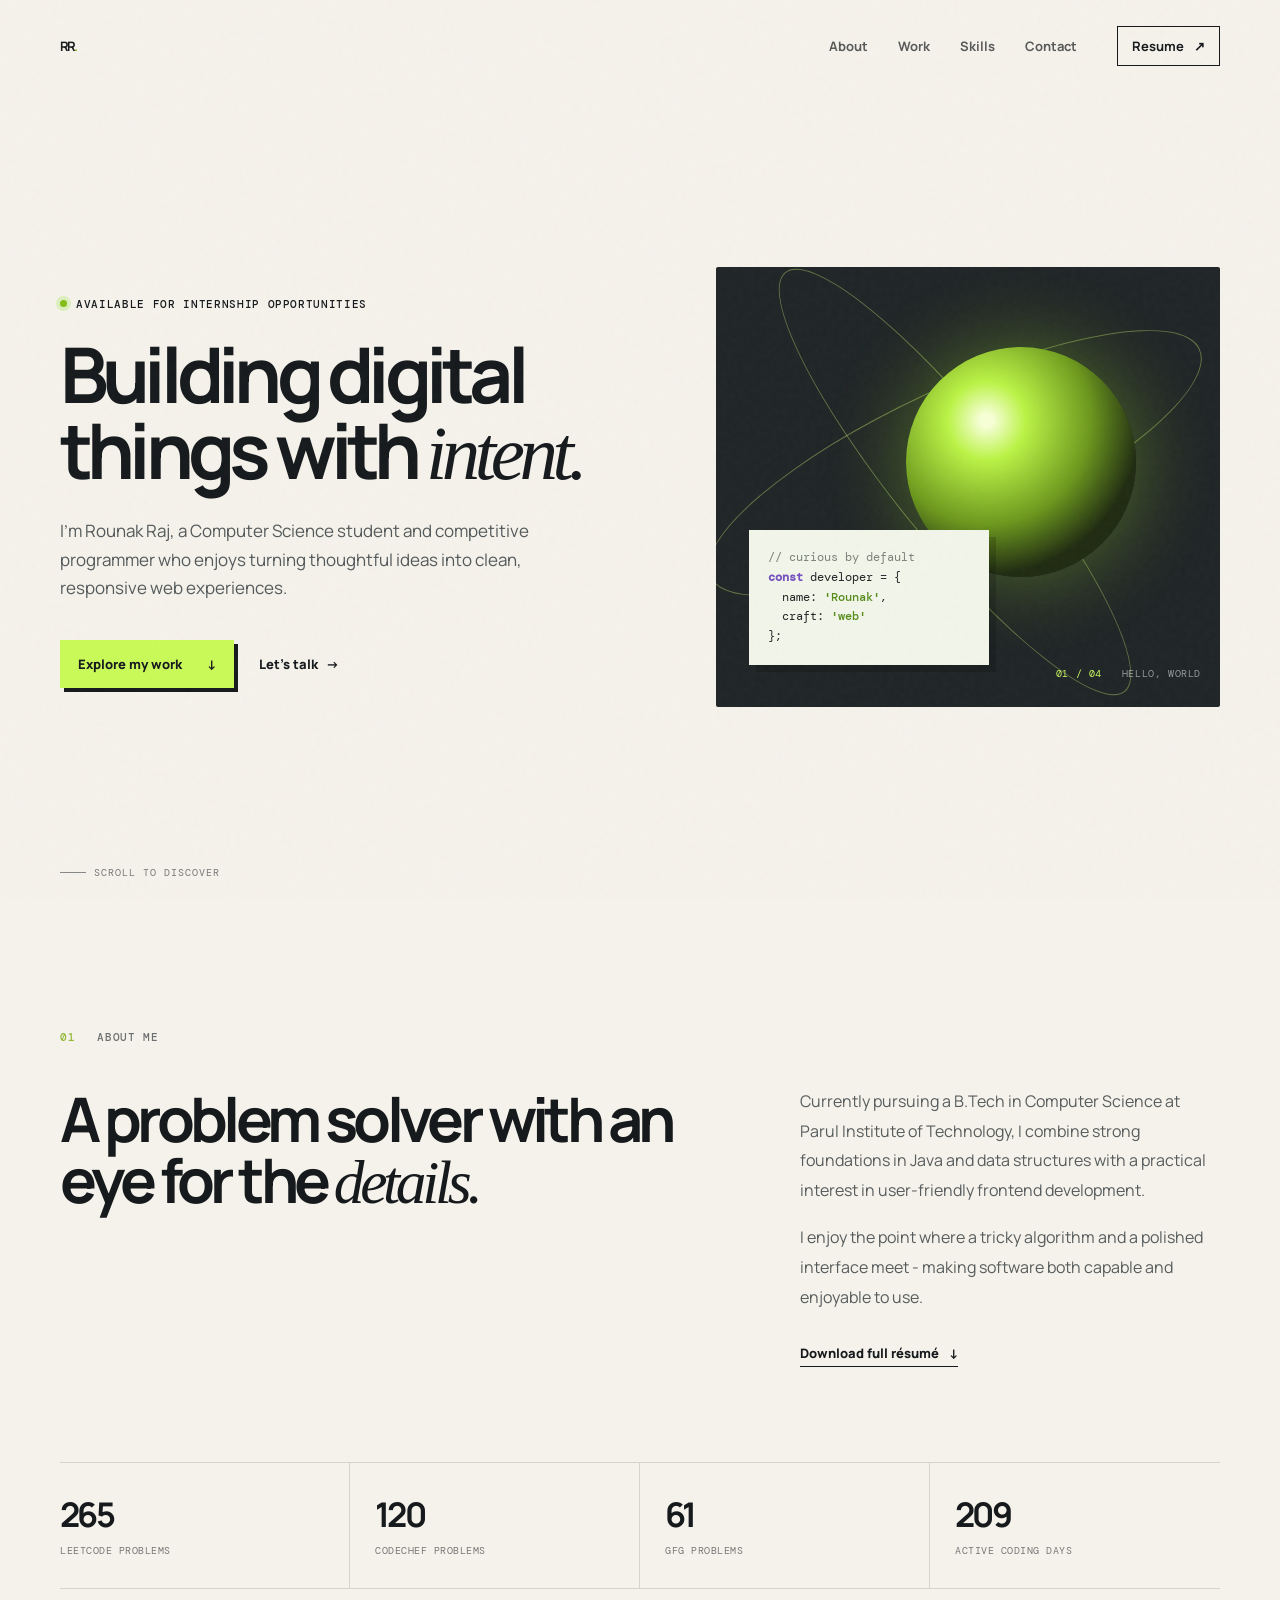
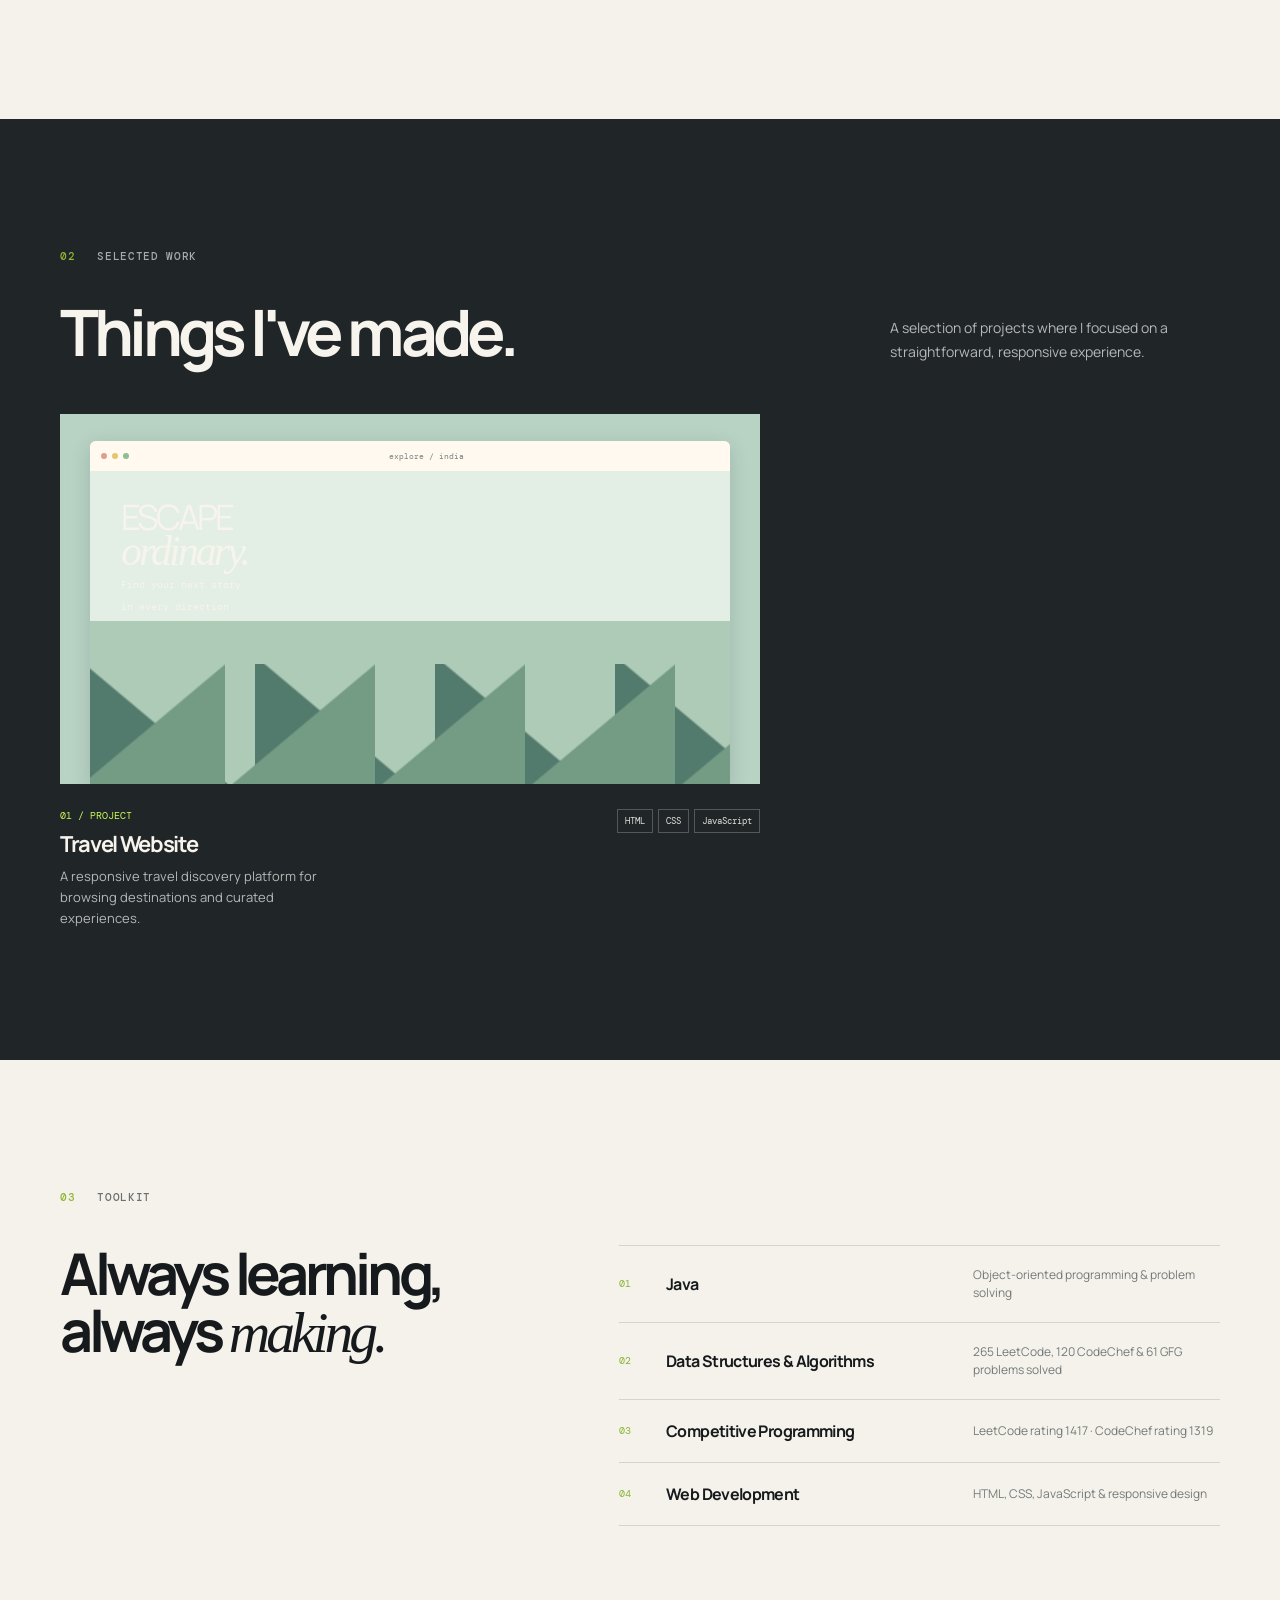
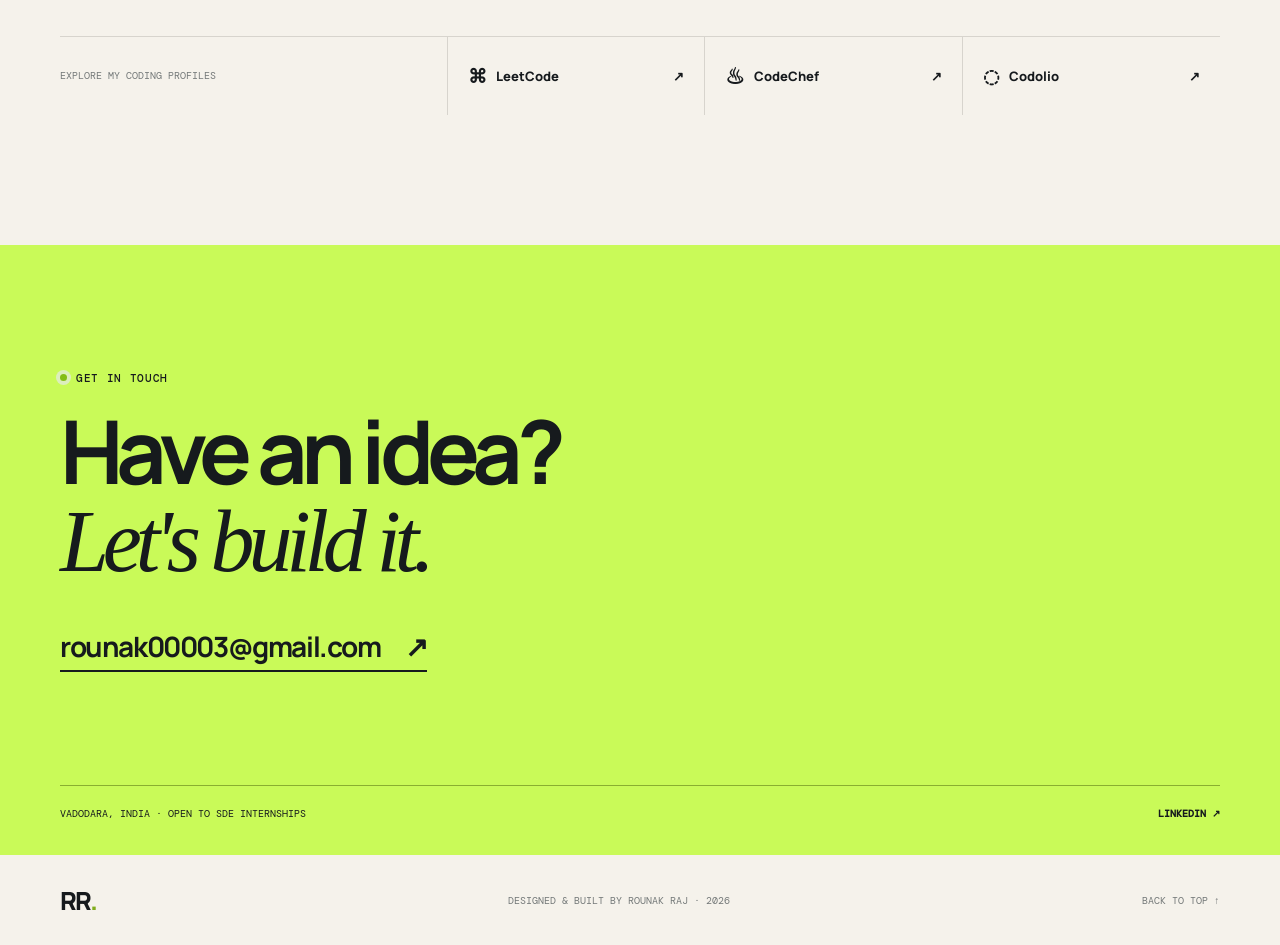
==== index.html @ 7eeb2705 "first Commit" ====
<!DOCTYPE html>
<html lang="en">
<head>
  <meta charset="UTF-8">
  <meta name="viewport" content="width=device-width, initial-scale=1.0">
  <meta name="description" content="Rounak Raj - Computer Science student, Java developer, and competitive programmer.">
  <title>Rounak Raj | Portfolio</title>
  <link rel="preconnect" href="https://fonts.googleapis.com">
  <link rel="preconnect" href="https://fonts.gstatic.com" crossorigin>
  <link href="https://fonts.googleapis.com/css2?family=DM+Mono:wght@400;500&family=Manrope:wght@400;500;600;700;800&display=swap" rel="stylesheet">
  <link rel="stylesheet" href="style.css">
  <link rel="stylesheet" href="updates.css">
</head>
<body>
  <div class="noise"></div>
  <header class="nav wrap">
    <a class="brand" href="#home" aria-label="Rounak Raj home">RR<span>.</span></a>
    <button class="menu-toggle" aria-label="Toggle navigation" aria-expanded="false"><span></span><span></span></button>
    <nav aria-label="Main navigation">
      <a href="#about">About</a><a href="#work">Work</a><a href="#skills">Skills</a><a href="#contact">Contact</a>
    </nav>
    <a class="nav-cta" href="Rounak_Raj_Professional_Resume.pdf" download>Resume <span>↗</span></a>
  </header>

  <main>
    <section class="hero wrap" id="home">
      <div class="hero-copy reveal">
        <p class="eyebrow"><i></i> Available for internship opportunities</p>
        <h1>Building digital<br>things with <em>intent.</em></h1>
        <p class="intro">I'm Rounak Raj, a Computer Science student and competitive programmer who enjoys turning thoughtful ideas into clean, responsive web experiences.</p>
        <div class="hero-actions"><a class="button primary" href="#work">Explore my work <span>↓</span></a><a class="button text-button" href="#contact">Let's talk <span>→</span></a></div>
      </div>
      <div class="hero-art reveal delay-1" aria-hidden="true">
        <div class="orbit orbit-one"></div><div class="orbit orbit-two"></div><div class="orb"></div>
        <div class="code-card"><span class="comment">// curious by default</span><span><b>const</b> developer = {</span><span>&nbsp;&nbsp;name: <strong>'Rounak'</strong>,</span><span>&nbsp;&nbsp;craft: <strong>'web'</strong></span><span>};</span></div>
        <p class="art-label">01 / 04 &nbsp; <span>HELLO, WORLD</span></p>
      </div>
      <div class="scroll-note"><span></span> Scroll to discover</div>
    </section>

    <section class="about section wrap" id="about">
      <div class="section-label reveal"><span>01</span> About me</div>
      <div class="about-grid">
        <h2 class="reveal">A problem solver with an eye for the <em>details.</em></h2>
        <div class="about-copy reveal delay-1"><p>Currently pursuing a B.Tech in Computer Science at Parul Institute of Technology, I combine strong foundations in Java and data structures with a practical interest in user-friendly frontend development.</p><p>I enjoy the point where a tricky algorithm and a polished interface meet - making software both capable and enjoyable to use.</p><a class="inline-link" href="Rounak_Raj_Professional_Resume.pdf" download>Download full résumé <span>↓</span></a></div>
      </div>
      <div class="stats reveal"><div><strong>265</strong><span>LeetCode problems</span></div><div><strong>120</strong><span>CodeChef problems</span></div><div><strong>61</strong><span>GFG problems</span></div><div><strong>209</strong><span>Active coding days</span></div></div>
    </section>

    <section class="work section" id="work">
      <div class="wrap"><div class="section-label light reveal"><span>02</span> Selected work</div><div class="work-heading"><h2 class="reveal">Things I've made.</h2><p class="reveal delay-1">A selection of projects where I focused on a straightforward, responsive experience.</p></div>
        <div class="projects projects-single">
          <article class="project project-featured reveal"><div class="project-visual travel"><div class="browser"><div class="browser-bar"><i></i><i></i><i></i><span>explore / india</span></div><div class="travel-body"><p>ESCAPE<br><em>ordinary.</em></p><span>Find your next story<br>in every direction.</span><div class="mountains"></div></div></div></div><div class="project-info"><div><p class="project-number">01 / PROJECT</p><h3>Travel Website</h3><p>A responsive travel discovery platform for browsing destinations and curated experiences.</p></div><div class="tags"><span>HTML</span><span>CSS</span><span>JavaScript</span></div></div></article>
        </div>
      </div>
    </section>

    <section class="skills section wrap" id="skills"><div class="section-label reveal"><span>03</span> Toolkit</div><div class="skills-layout"><h2 class="reveal">Always learning,<br>always <em>making.</em></h2><div class="skill-list reveal delay-1"><div><span>01</span><strong>Java</strong><p>Object-oriented programming &amp; problem solving</p></div><div><span>02</span><strong>Data Structures &amp; Algorithms</strong><p>265 LeetCode, 120 CodeChef &amp; 61 GFG problems solved</p></div><div><span>03</span><strong>Competitive Programming</strong><p>LeetCode rating 1417 · CodeChef rating 1319</p></div><div><span>04</span><strong>Web Development</strong><p>HTML, CSS, JavaScript &amp; responsive design</p></div></div></div>
      <div class="profiles reveal"><p>Explore my coding profiles</p><a href="https://leetcode.com/u/Rounak2802/" target="_blank" rel="noopener noreferrer" aria-label="Open Rounak Raj's LeetCode profile"><span class="profile-icon">⌘</span> LeetCode <i>↗</i></a><a href="https://www.codechef.com/users/rounak2802" target="_blank" rel="noopener noreferrer" aria-label="Open Rounak Raj's CodeChef profile"><span class="profile-icon chef">♨</span> CodeChef <i>↗</i></a><a href="https://codolio.com/profile/Rounak2802" target="_blank" rel="noopener noreferrer" aria-label="Open Rounak Raj's Codolio profile"><span class="profile-icon">◌</span> Codolio <i>↗</i></a></div>
    </section>

    <section class="contact" id="contact"><div class="wrap contact-inner reveal"><p class="eyebrow"><i></i> Get in touch</p><h2>Have an idea?<br><em>Let's build it.</em></h2><a class="email-link" href="mailto:rounak00003@gmail.com">rounak00003@gmail.com <span>↗</span></a><div class="contact-bottom"><p>Vadodara, India · Open to SDE internships</p><a href="https://www.linkedin.com/in/rounak-raj-75b8b7328" target="_blank" rel="noreferrer">LinkedIn ↗</a></div></div></section>
  </main>
  <footer class="wrap"><a class="brand" href="#home">RR<span>.</span></a><p>Designed &amp; built by Rounak Raj · 2026</p><a href="#home">Back to top ↑</a></footer>
  <script src="script.js"></script>
</body>
</html>
---- style.css ----
:root { --ink:#161a1d; --paper:#f5f2eb; --lime:#c9fa58; --muted:#717575; --line:#d7d4cd; --mono:'DM Mono',monospace; --sans:'Manrope',sans-serif; }
*{box-sizing:border-box} html{scroll-behavior:smooth} body{margin:0;background:var(--paper);color:var(--ink);font-family:var(--sans);overflow-x:hidden}.noise{position:fixed;inset:0;pointer-events:none;opacity:.035;z-index:10;background-image:url("data:image/svg+xml,%3Csvg viewBox='0 0 180 180' xmlns='http://www.w3.org/2000/svg'%3E%3Cfilter id='n'%3E%3CfeTurbulence type='fractalNoise' baseFrequency='.9' numOctaves='4' stitchTiles='stitch'/%3E%3C/filter%3E%3Crect width='100%25' height='100%25' filter='url(%23n)' opacity='.8'/%3E%3C/svg%3E")}.wrap{width:min(1160px,calc(100% - 64px));margin:auto}.nav{height:92px;display:flex;align-items:center;justify-content:space-between;position:relative;z-index:20}.brand{font:800 25px/1 var(--sans);letter-spacing:-2px;text-decoration:none;color:inherit}.brand span{color:#81ad1c}.nav nav{display:flex;gap:30px;margin-left:auto;margin-right:40px}.nav a{color:inherit;text-decoration:none;font-size:13px;font-weight:700}.nav nav a{opacity:.7}.nav nav a:hover{opacity:1}.nav-cta{border:1px solid var(--ink);padding:10px 14px}.nav-cta span{margin-left:7px}.menu-toggle{display:none}.hero{min-height:calc(100vh - 92px);padding:74px 0 92px;position:relative;display:grid;grid-template-columns:1fr .86fr;align-items:center;gap:70px}.eyebrow,.section-label{font:500 11px var(--mono);letter-spacing:.06em;text-transform:uppercase}.eyebrow{display:flex;align-items:center;gap:9px}.eyebrow i{width:7px;height:7px;background:#83bd17;border-radius:50%;box-shadow:0 0 0 4px #dceebd}.hero h1,h2{font-size:clamp(46px,6vw,78px);line-height:.99;letter-spacing:-.075em;margin:25px 0;color:var(--ink)}em{font-family:Georgia,serif;font-weight:400;letter-spacing:-.07em}.intro{font-size:17px;line-height:1.7;color:#53595a;max-width:470px;margin:0}.hero-actions{display:flex;align-items:center;gap:25px;margin-top:37px}.button{font-size:13px;font-weight:800;text-decoration:none;color:var(--ink)}.primary{padding:15px 18px;background:var(--lime);box-shadow:4px 4px 0 var(--ink)}.primary span{padding-left:22px}.text-button span{padding-left:5px}.hero-art{height:440px;background:#202527;position:relative;overflow:hidden;border-radius:2px}.orb{position:absolute;width:230px;height:230px;border-radius:50%;background:radial-gradient(circle at 35% 32%,#f6ffd6 0 3%,#bbf346 18%,#6c981d 48%,#202c12 71%);top:80px;right:84px;box-shadow:0 0 80px #adf82755}.orbit{position:absolute;border:1px solid #d7ff7b5e;border-radius:50%;width:540px;height:150px;top:121px;left:-31px;transform:rotate(-25deg)}.orbit-two{transform:rotate(51deg);height:120px;top:155px}.code-card{position:absolute;left:33px;bottom:42px;background:#f2f5e9;color:#202325;padding:18px 19px;width:240px;box-shadow:7px 7px 0 #0000002b;font:12px/1.65 var(--mono);display:flex;flex-direction:column}.code-card .comment{color:#7b827a}.code-card b{color:#7450c1}.code-card strong{color:#568c19;font-weight:500}.art-label{position:absolute;right:19px;bottom:17px;color:#cbfa61;font:10px var(--mono);letter-spacing:.06em}.art-label span{color:#fff8}.scroll-note{position:absolute;bottom:21px;left:0;font:10px var(--mono);text-transform:uppercase;letter-spacing:.1em;color:#777;display:flex;align-items:center;gap:8px}.scroll-note span{width:26px;border-top:1px solid #888}.section{padding:130px 0}.section-label{display:flex;gap:22px;align-items:center;color:#6c7070}.section-label span{color:#90b735}.about-grid{display:grid;grid-template-columns:1.2fr .8fr;gap:110px;align-items:start}.about h2{font-size:clamp(39px,4.8vw,66px);margin:45px 0 0}.about-copy{padding-top:43px}.about-copy p{font-size:16px;line-height:1.85;color:#575c5d;margin:0 0 18px}.inline-link{display:inline-flex;gap:10px;margin-top:14px;color:var(--ink);font-size:13px;font-weight:800;text-decoration:none;border-bottom:1px solid var(--ink);padding-bottom:4px}.stats{border-top:1px solid var(--line);border-bottom:1px solid var(--line);margin-top:95px;display:grid;grid-template-columns:repeat(4,1fr)}.stats div{padding:28px 25px 29px;border-right:1px solid var(--line)}.stats div:first-child{padding-left:0}.stats div:last-child{border:0}.stats strong{display:block;font-size:34px;letter-spacing:-.08em}.stats strong span{color:#86b52a}.stats span{font:10px var(--mono);text-transform:uppercase;letter-spacing:.05em;color:#777}.work{background:#202527;color:#f7f4ed}.section-label.light{color:#a6aaaa}.work-heading{display:flex;justify-content:space-between;align-items:end;margin:37px 0 50px}.work h2{color:#f7f4ed;font-size:clamp(44px,5vw,68px);margin:0}.work-heading p{max-width:330px;color:#b5b9b8;font-size:14px;line-height:1.7;margin:0}.projects{display:grid;grid-template-columns:1fr 1fr;gap:28px}.project-visual{height:330px;overflow:hidden}.travel{background:#b8d2c4;padding:27px 30px 0}.browser{height:100%;background:#f6ead8;border-radius:6px 6px 0 0;overflow:hidden;box-shadow:0 5px 20px #002c2326}.browser-bar{height:30px;background:#fff9f0;display:flex;align-items:center;gap:5px;padding:0 11px}.browser-bar i{width:6px;height:6px;border-radius:50%;background:#df9d8e}.browser-bar i:nth-child(2){background:#e5c56f}.browser-bar i:nth-child(3){background:#8cbf8e}.browser-bar span{font:8px var(--mono);margin:auto;color:#79817b}.travel-body{padding:31px;position:relative;height:calc(100% - 30px);overflow:hidden;background:linear-gradient(#e3eee4 0 48%,#aecbb7 48%)}.travel-body p{font-size:35px;line-height:.9;letter-spacing:-.08em;margin:0;position:relative;z-index:2}.travel-body p em{font-size:42px}.travel-body>span{font:10px var(--mono);position:relative;z-index:2}.mountains{position:absolute;bottom:-30px;left:-15px;width:130%;height:150px;background:linear-gradient(140deg,transparent 47%,#749b84 48%) 0 0/150px 140px,linear-gradient(220deg,transparent 47%,#537b6d 48%) 0 0/180px 150px}.chat{background:#dccff1;padding:44px 34px 0}.chat-ui{background:#fdfbff;height:100%;display:grid;grid-template-columns:64px 1fr;box-shadow:0 5px 22px #44236b26}.chat-ui aside{padding:17px 13px;background:#29233d;display:flex;flex-direction:column;gap:14px}.chat-ui aside b{color:#d7ff64;font:700 10px var(--mono);margin-bottom:12px}.chat-ui aside span{background:#68607a;width:30px;height:30px;border-radius:50%}.chat-ui aside .active{background:#f2b5a9;border:3px solid #d7ff64}.chat-ui>div{padding:25px 20px;display:flex;flex-direction:column;gap:11px}.chat-ui>div>p{font-size:13px;font-weight:800;margin:0 0 10px}.chat-ui small{font:8px var(--mono);color:#65ab3e;float:right}.message{font:10px/1.4 var(--mono);font-style:normal;padding:10px;border-radius:8px;max-width:170px}.them{background:#f0edf4;align-self:flex-start}.me{background:#d9fa71;align-self:flex-end}.typing{font:9px var(--mono);color:#999;margin-top:auto}.project-info{padding:25px 0 0;display:flex;justify-content:space-between;gap:20px}.project-info h3{font-size:22px;letter-spacing:-.06em;margin:7px 0}.project-info p:not(.project-number){font-size:13px;color:#b5b9b8;line-height:1.65;max-width:290px;margin:0}.project-number{font:10px var(--mono);color:#c9fa58;margin:0}.tags{display:flex;flex-wrap:wrap;align-content:flex-start;justify-content:flex-end;gap:5px;max-width:145px}.tags span{border:1px solid #ffffff3c;color:#e0e2dc;font:9px var(--mono);padding:5px 7px}.skills-layout{display:grid;grid-template-columns:.85fr 1.15fr;gap:115px;margin-top:41px}.skills h2{font-size:clamp(42px,4.5vw,62px);margin:0}.skill-list>div{border-top:1px solid var(--line);padding:20px 0;display:grid;grid-template-columns:37px 1.2fr 1fr;gap:10px;align-items:center}.skill-list>div:last-child{border-bottom:1px solid var(--line)}.skill-list span{font:10px var(--mono);color:#89b432}.skill-list strong{font-size:16px;letter-spacing:-.04em}.skill-list p{margin:0;color:#747979;font-size:12px;line-height:1.5}.profiles{margin-top:110px;border-top:1px solid var(--line);display:grid;grid-template-columns:1.5fr repeat(3,1fr);align-items:center}.profiles p{font:10px var(--mono);text-transform:uppercase;color:#747979}.profiles a{height:78px;border-left:1px solid var(--line);display:flex;align-items:center;gap:9px;padding:0 20px;color:var(--ink);font-size:13px;font-weight:800;text-decoration:none}.profiles a:hover{background:#e9e6de}.profile-icon{font-size:19px}.chef{font-size:22px}.profiles i{font-style:normal;margin-left:auto}.contact{background:var(--lime);padding:115px 0 35px}.contact h2{margin:22px 0 42px;font-size:clamp(53px,7vw,88px)}.email-link{color:var(--ink);font-size:clamp(17px,2.2vw,28px);font-weight:700;letter-spacing:-.05em;text-decoration:none;border-bottom:2px solid var(--ink);padding-bottom:5px}.email-link span{padding-left:20px}.contact-bottom{display:flex;justify-content:space-between;border-top:1px solid #89ae30;margin-top:120px;padding-top:21px;font:10px var(--mono);text-transform:uppercase}.contact-bottom p{margin:0}.contact-bottom a{color:var(--ink);font-weight:700;text-decoration:none}footer{height:90px;display:flex;align-items:center;justify-content:space-between}footer p,footer>a:last-child{font:10px var(--mono);text-transform:uppercase;color:#747979;text-decoration:none}.reveal{opacity:0;transform:translateY(20px);transition:opacity .7s ease,transform .7s ease}.reveal.visible{opacity:1;transform:none}.delay-1{transition-delay:.14s}
@media(max-width:760px){.wrap{width:min(100% - 40px,560px)}.nav{height:75px}.nav nav{position:absolute;top:67px;left:0;right:0;background:var(--paper);padding:20px;display:none;flex-direction:column;gap:17px;border:1px solid var(--line)}.nav nav.open{display:flex}.nav-cta{display:none}.menu-toggle{display:flex;border:0;background:none;width:30px;height:25px;padding:4px 0;flex-direction:column;justify-content:space-between}.menu-toggle span{height:2px;background:var(--ink);width:26px}.hero{min-height:auto;grid-template-columns:1fr;padding:65px 0 90px;gap:55px}.hero h1{font-size:54px}.hero-art{height:340px}.orb{right:40px;top:55px;width:190px;height:190px}.code-card{left:20px;bottom:28px}.scroll-note{bottom:24px}.section{padding:83px 0}.about-grid,.skills-layout{grid-template-columns:1fr;gap:25px}.about h2{margin-top:29px}.about-copy{padding:0}.stats{margin-top:55px;grid-template-columns:1fr 1fr}.stats div{padding:20px 12px;border-bottom:1px solid var(--line)}.stats div:nth-child(2){border-right:0}.stats div:nth-last-child(-n+2){border-bottom:0}.stats div:first-child{padding-left:0}.stats strong{font-size:29px}.work-heading{display:block;margin:28px 0 35px}.work-heading p{margin-top:16px}.projects{grid-template-columns:1fr;gap:55px}.project-visual{height:280px}.travel{padding:22px 20px 0}.chat{padding:35px 20px 0}.project-info{display:block}.tags{justify-content:flex-start;max-width:none;margin-top:18px}.skills-layout{margin-top:29px}.skill-list>div{grid-template-columns:28px 1fr;gap:8px}.skill-list p{grid-column:2}.profiles{margin-top:65px;display:block}.profiles p{padding:16px 0;margin:0}.profiles a{border-left:0;border-top:1px solid var(--line);height:61px;padding:0}.contact{padding-top:80px}.contact-bottom{margin-top:80px;gap:20px}.contact-bottom p{line-height:1.5}footer{height:auto;padding:28px 0;gap:15px;align-items:flex-start;flex-direction:column}footer p{margin:0}.orbit{left:-140px}.hero-actions{gap:18px}}
---- updates.css ----
.projects-single {
  grid-template-columns: minmax(0, 700px);
  max-width: 700px;
}

.projects-single .project-visual {
  height: 370px;
}

@media (max-width: 760px) {
  .projects-single .project-visual {
    height: 280px;
  }
}
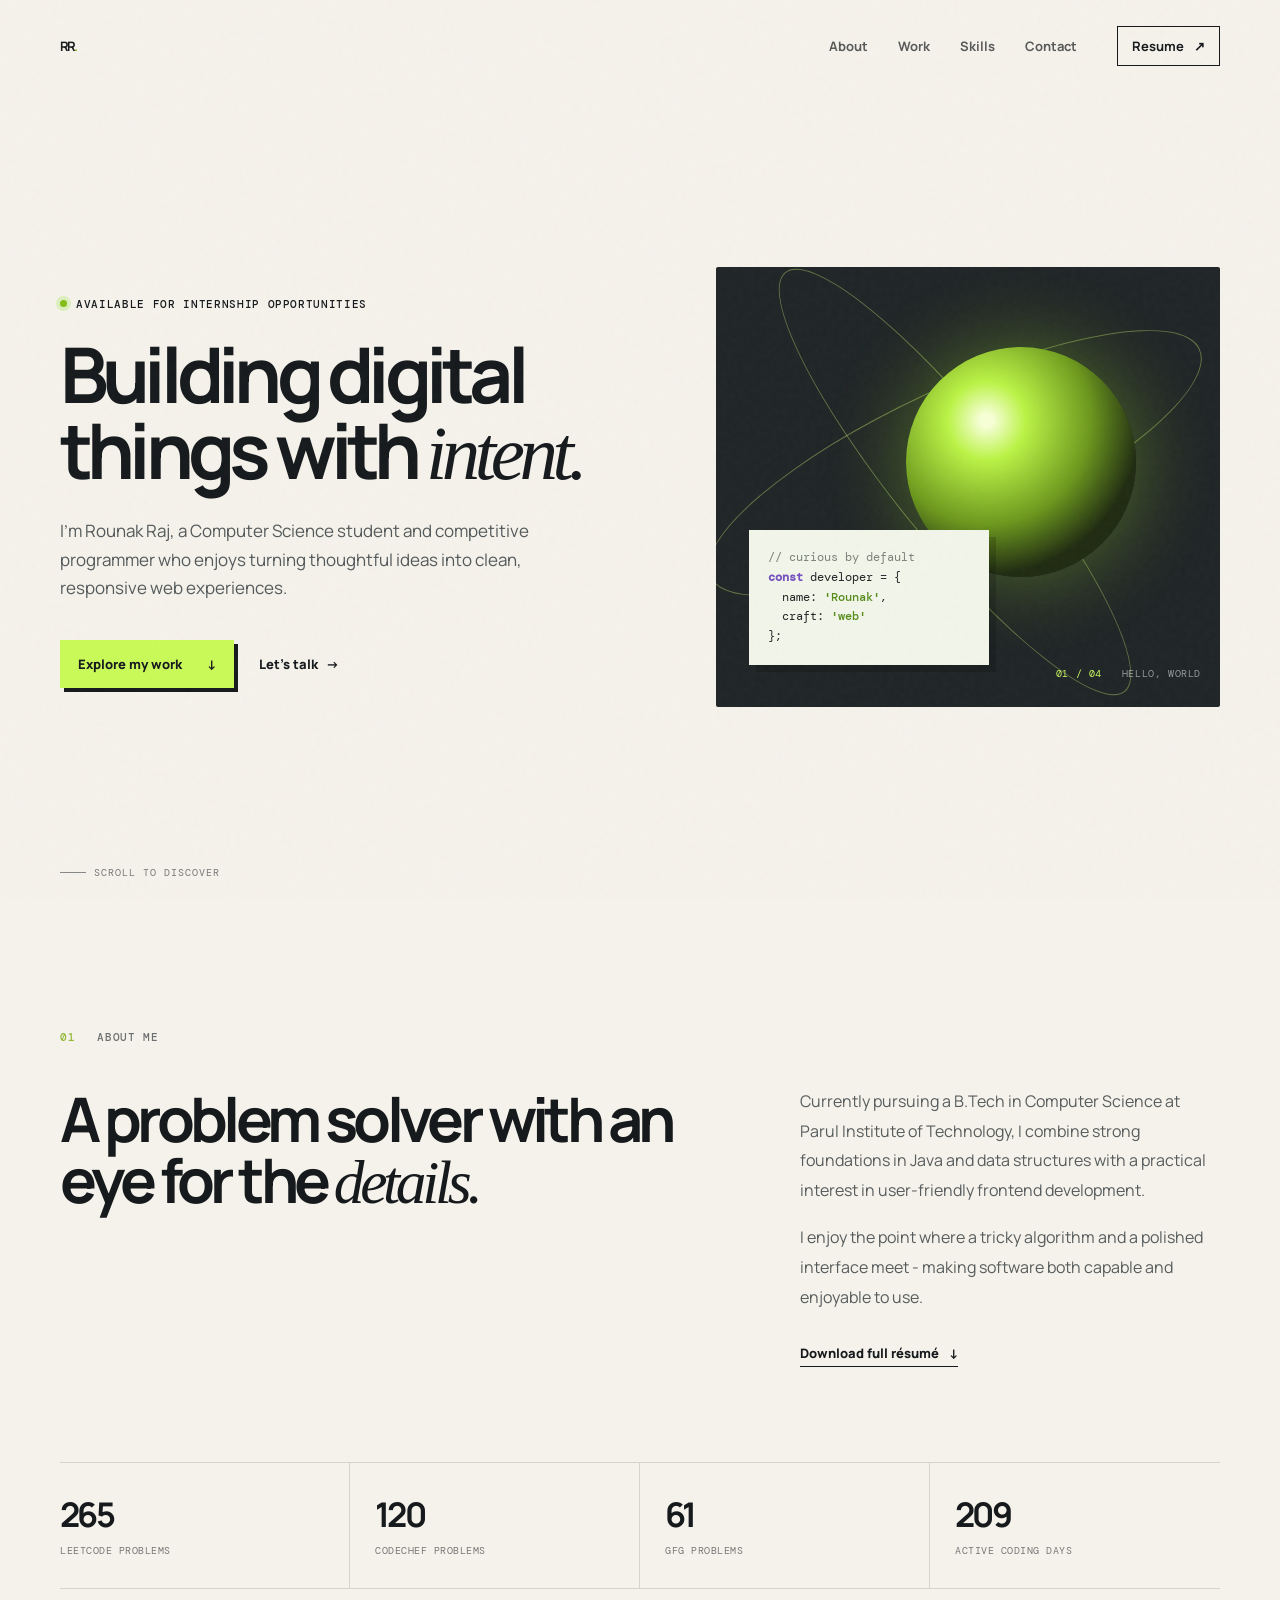
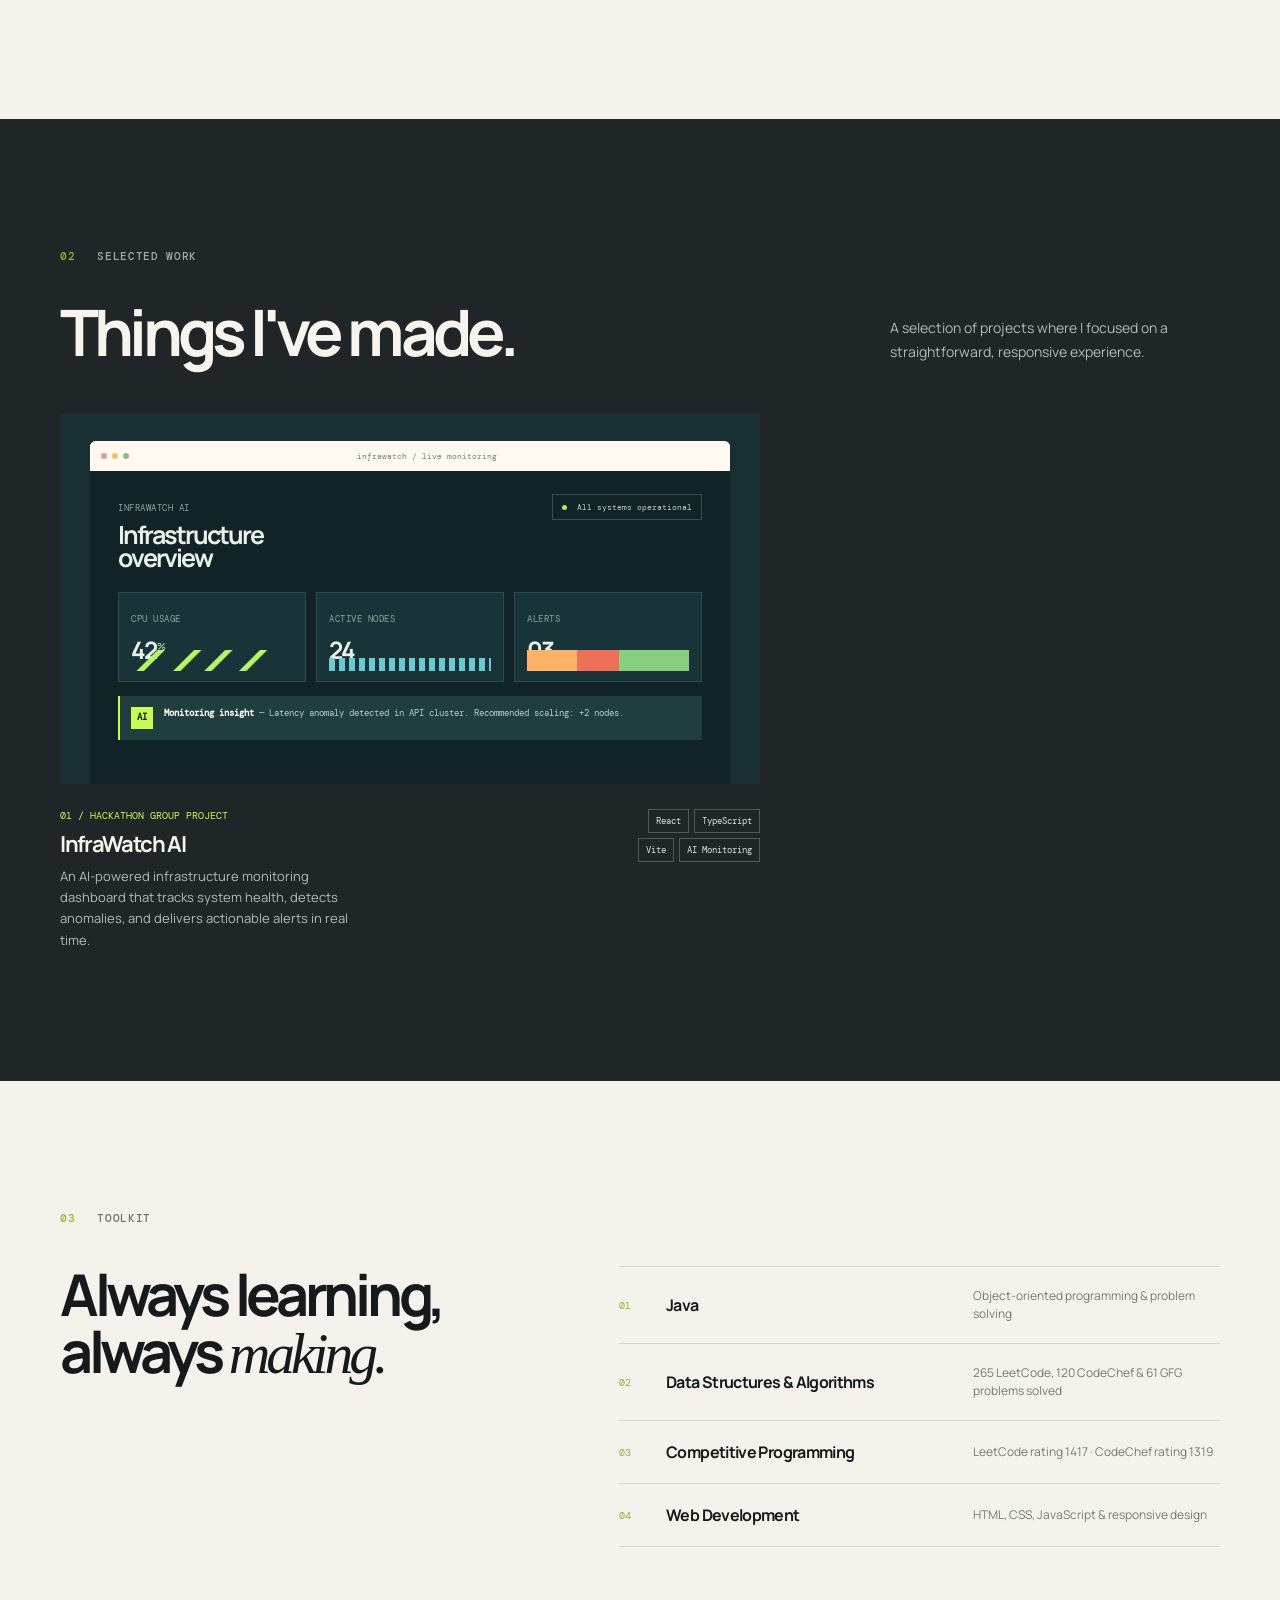
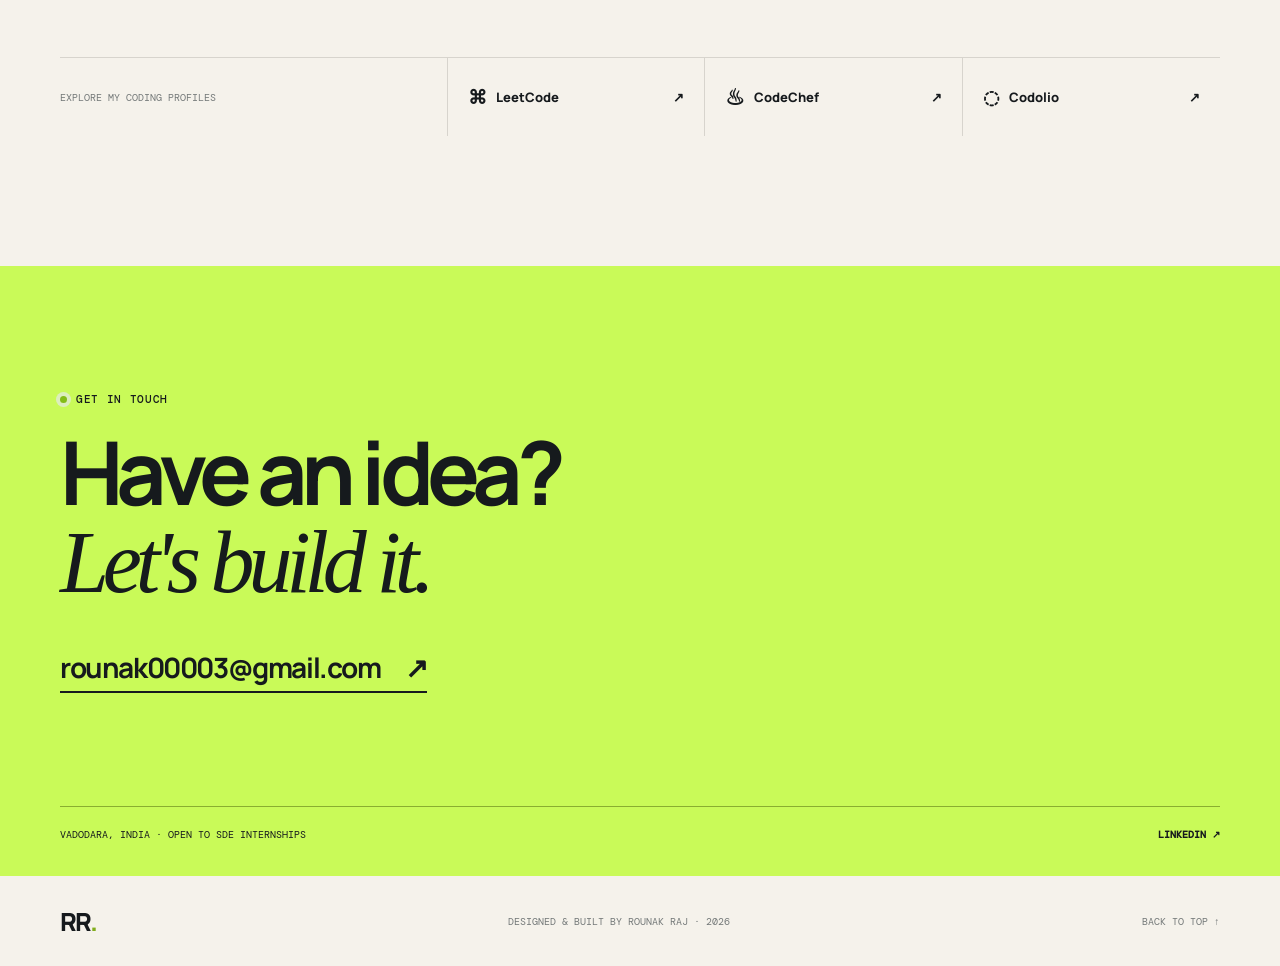
==== commit 57c3a345: "Second Commit" ====
--- a/index.html
+++ b/index.html
@@ -50,7 +50,7 @@
     <section class="work section" id="work">
       <div class="wrap"><div class="section-label light reveal"><span>02</span> Selected work</div><div class="work-heading"><h2 class="reveal">Things I've made.</h2><p class="reveal delay-1">A selection of projects where I focused on a straightforward, responsive experience.</p></div>
         <div class="projects projects-single">
-          <article class="project project-featured reveal"><div class="project-visual travel"><div class="browser"><div class="browser-bar"><i></i><i></i><i></i><span>explore / india</span></div><div class="travel-body"><p>ESCAPE<br><em>ordinary.</em></p><span>Find your next story<br>in every direction.</span><div class="mountains"></div></div></div></div><div class="project-info"><div><p class="project-number">01 / PROJECT</p><h3>Travel Website</h3><p>A responsive travel discovery platform for browsing destinations and curated experiences.</p></div><div class="tags"><span>HTML</span><span>CSS</span><span>JavaScript</span></div></div></article>
+          <article class="project project-featured reveal"><div class="project-visual infra"><div class="browser"><div class="browser-bar"><i></i><i></i><i></i><span>infrawatch / live monitoring</span></div><div class="infra-body"><div class="dashboard-head"><div><small>INFRAWATCH AI</small><h4>Infrastructure<br>overview</h4></div><span class="status"><b></b> All systems operational</span></div><div class="metric-row"><div><small>CPU USAGE</small><strong>42<sup>%</sup></strong><i class="chart chart-one"></i></div><div><small>ACTIVE NODES</small><strong>24</strong><i class="chart chart-two"></i></div><div><small>ALERTS</small><strong>03</strong><i class="chart chart-three"></i></div></div><div class="ai-insight"><span>AI</span><p><b>Monitoring insight</b> &mdash; Latency anomaly detected in API cluster. Recommended scaling: +2 nodes.</p></div></div></div></div><div class="project-info"><div><p class="project-number">01 / HACKATHON GROUP PROJECT</p><h3>InfraWatch AI</h3><p>An AI-powered infrastructure monitoring dashboard that tracks system health, detects anomalies, and delivers actionable alerts in real time.</p></div><div class="tags"><span>React</span><span>TypeScript</span><span>Vite</span><span>AI Monitoring</span></div></div></article>
         </div>
       </div>
     </section>
--- a/updates.css
+++ b/updates.css
@@ -12,3 +12,54 @@
     height: 280px;
   }
 }
+
+/* Infrastructure monitoring project card */
+.infra { background:#1b3035; padding:27px 30px 0; }
+.infra-body { height:calc(100% - 30px); padding:23px 28px; background:#112326; color:#e9f0e7; }
+.dashboard-head { display:flex; justify-content:space-between; gap:16px; align-items:flex-start; }
+.dashboard-head small, .metric-row small { font:9px var(--mono); letter-spacing:.06em; color:#8aa79d; }
+.dashboard-head h4 { font-size:25px; line-height:.95; letter-spacing:-.08em; margin:7px 0 0; }
+.status { border:1px solid #7eb59d55; padding:7px 9px; color:#b9d7bc; font:8px var(--mono); white-space:nowrap; }
+.status b { display:inline-block; width:5px; height:5px; border-radius:50%; background:#a5ef54; margin-right:5px; }
+.metric-row { display:grid; grid-template-columns:repeat(3,1fr); gap:10px; margin-top:22px; }
+.metric-row > div { height:90px; padding:12px; background:#193438; border:1px solid #2c4c4e; position:relative; overflow:hidden; }
+.metric-row strong { display:block; font-size:24px; letter-spacing:-.07em; margin-top:6px; }
+.metric-row sup { font-size:10px; color:#9eb8ae; }
+.chart { position:absolute; left:12px; right:12px; bottom:10px; height:21px; background:linear-gradient(135deg,transparent 0 14%,#b4f766 15% 18%,transparent 19% 34%,#b4f766 35% 38%,transparent 39% 51%,#b4f766 52% 55%,transparent 56% 70%,#b4f766 71% 74%,transparent 75%); }
+.chart-two { background:repeating-linear-gradient(90deg,#6bc9d1 0 6px,transparent 6px 10px); height:13px; }
+.chart-three { background:linear-gradient(90deg,#ffb265 0 31%,#ef7059 31% 57%,#87cf7e 57%); }
+.ai-insight { display:flex; gap:11px; margin-top:14px; padding:11px; background:#213e3e; border-left:2px solid #c9fa58; font:9px/1.5 var(--mono); color:#b8ceca; }
+.ai-insight span { color:#1d3022; background:#c9fa58; width:22px; height:22px; display:grid; place-items:center; font-weight:700; }
+.ai-insight p { margin:0; }
+.ai-insight b { color:#f1f5ef; }
+
+/* Small interactive details */
+.project-featured { transition:transform .35s ease; }
+.project-featured:hover { transform:translateY(-7px); }
+.project-featured .project-visual { transition:box-shadow .35s ease, transform .35s ease; }
+.project-featured:hover .project-visual { box-shadow:0 16px 32px #00000035; }
+.project-info h3 { display:inline-block; position:relative; transition:color .25s ease; }
+.project-info h3::after { content:""; position:absolute; left:0; bottom:-5px; width:100%; height:2px; background:#c9fa58; transform:scaleX(0); transform-origin:left; transition:transform .28s ease; }
+.project-featured:hover .project-info h3 { color:#c9fa58; }
+.project-featured:hover .project-info h3::after { transform:scaleX(1); }
+.tags span { transition:background-color .22s ease, border-color .22s ease, color .22s ease, transform .22s ease; }
+.tags span:hover { background:#c9fa58; border-color:#c9fa58; color:#182021; transform:translateY(-2px); }
+.metric-row > div { transition:transform .25s ease, border-color .25s ease, background-color .25s ease; }
+.metric-row > div:hover { transform:translateY(-4px); border-color:#c9fa58; background:#214246; }
+.ai-insight { transition:transform .25s ease, background-color .25s ease; }
+.project-featured:hover .ai-insight { transform:translateX(4px); background:#284a49; }
+.browser-bar span { transition:color .25s ease; }
+.project-featured:hover .browser-bar span { color:#548c3a; }
+
+@media (max-width: 760px) {
+  .infra { padding:22px 20px 0; }
+  .infra-body { padding:18px; }
+  .dashboard-head h4 { font-size:21px; }
+  .status { display:none; }
+  .metric-row { gap:6px; }
+  .metric-row > div { padding:9px; }
+  .metric-row small { font-size:7px; }
+  .ai-insight { margin-top:10px; padding:8px; font-size:8px; }
+  .project-featured:hover { transform:none; }
+  .metric-row > div:hover { transform:none; }
+}
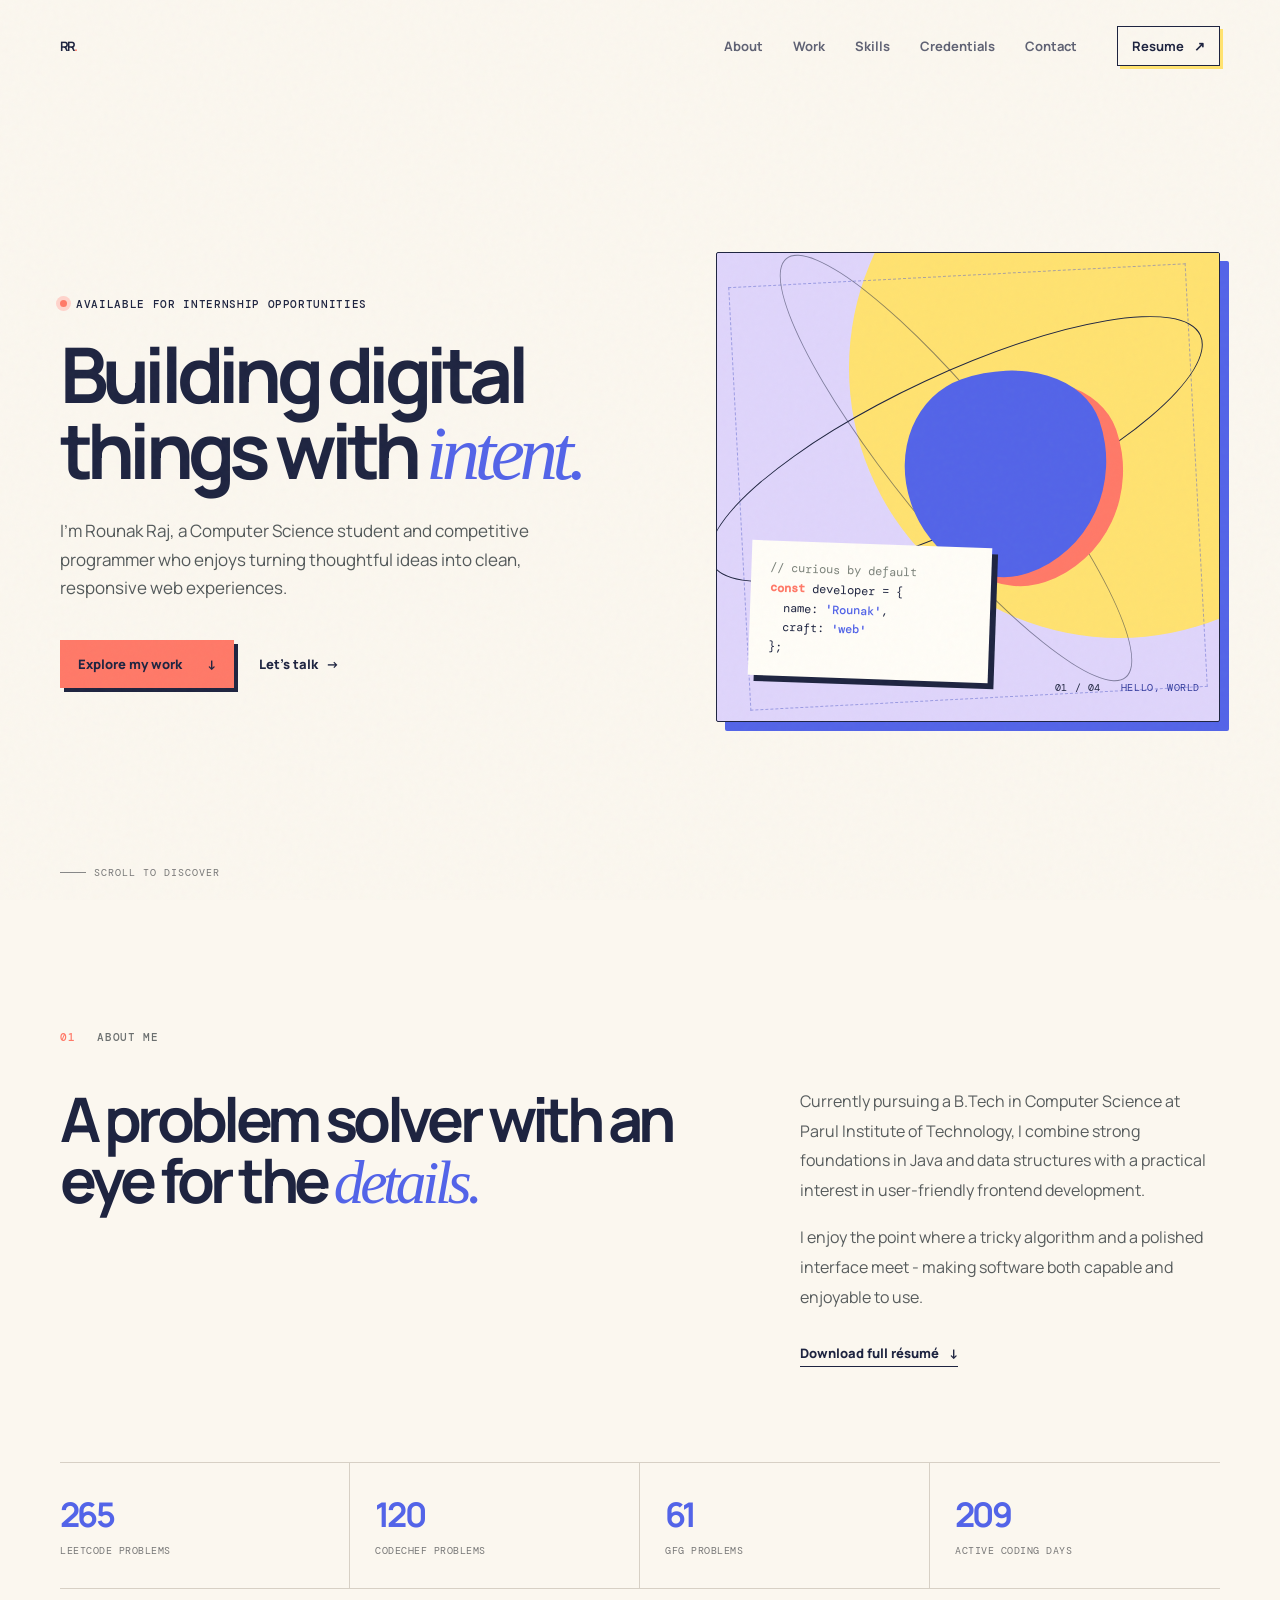
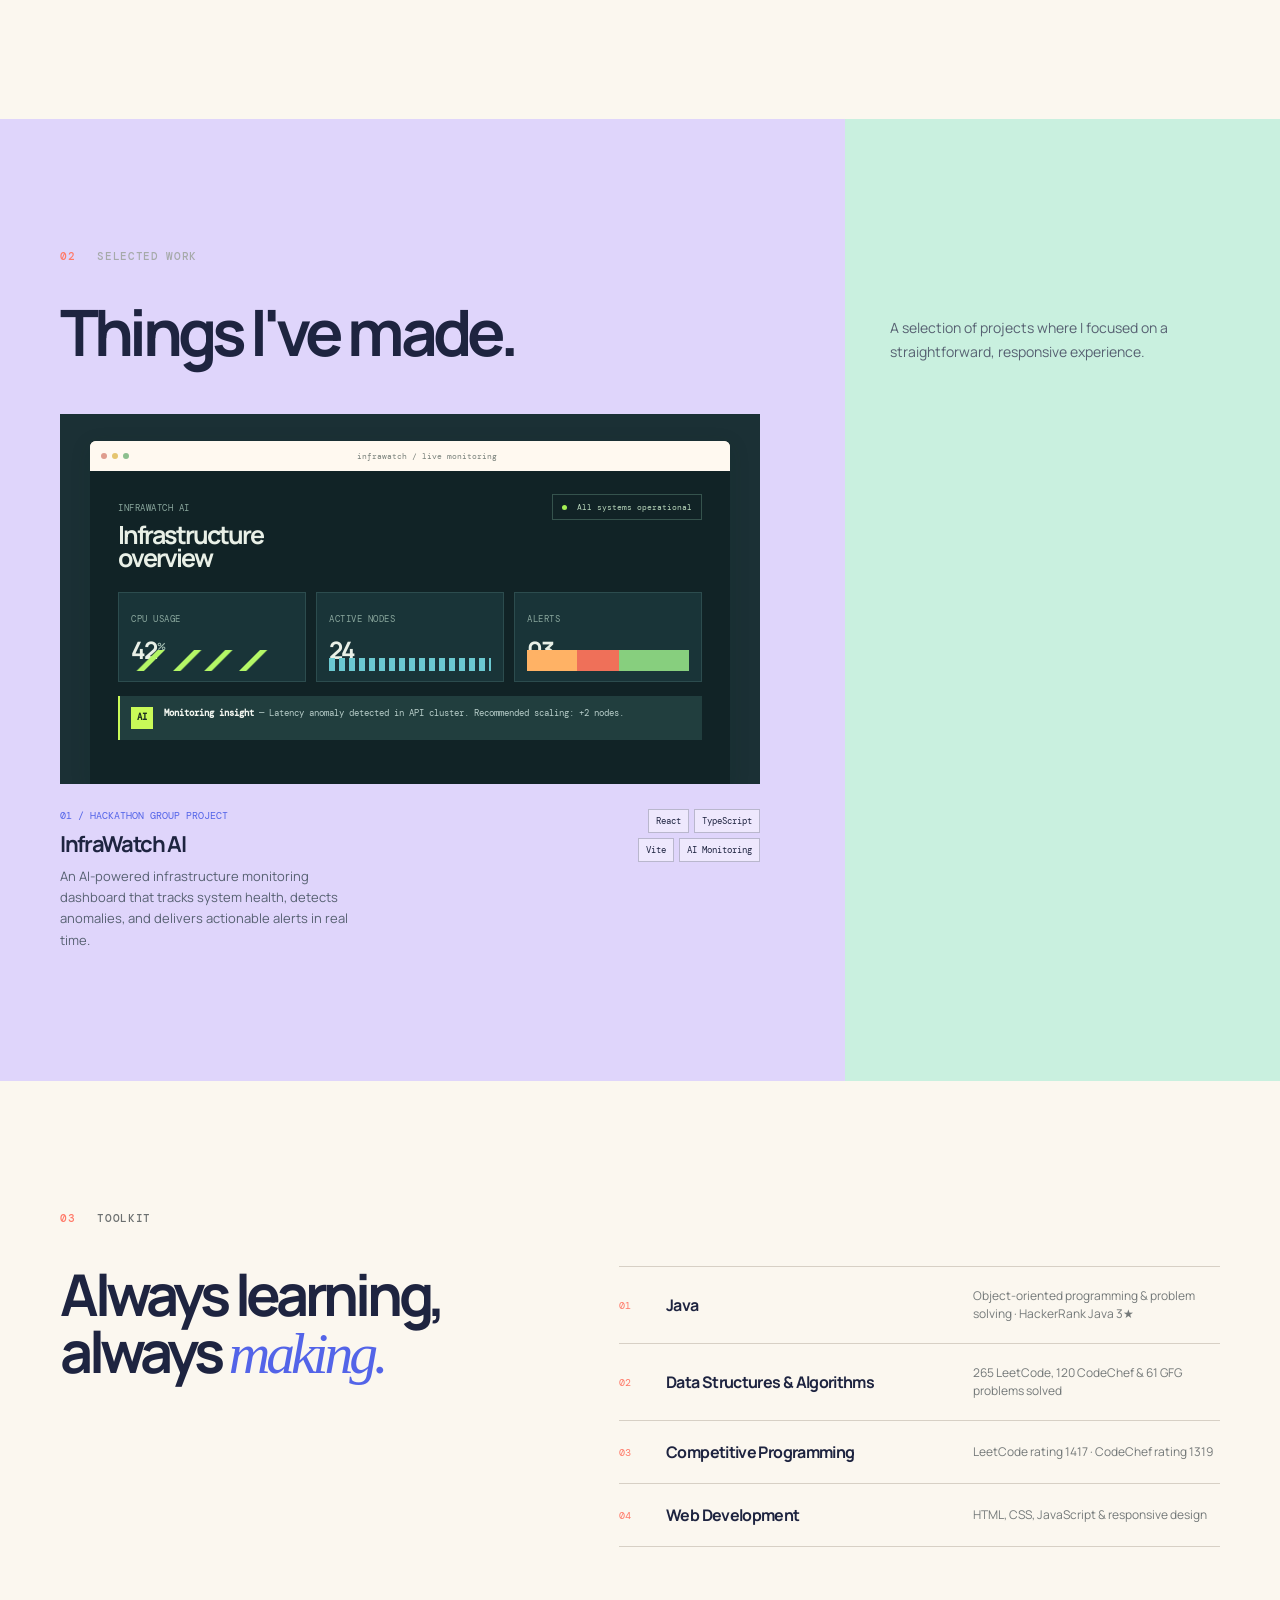
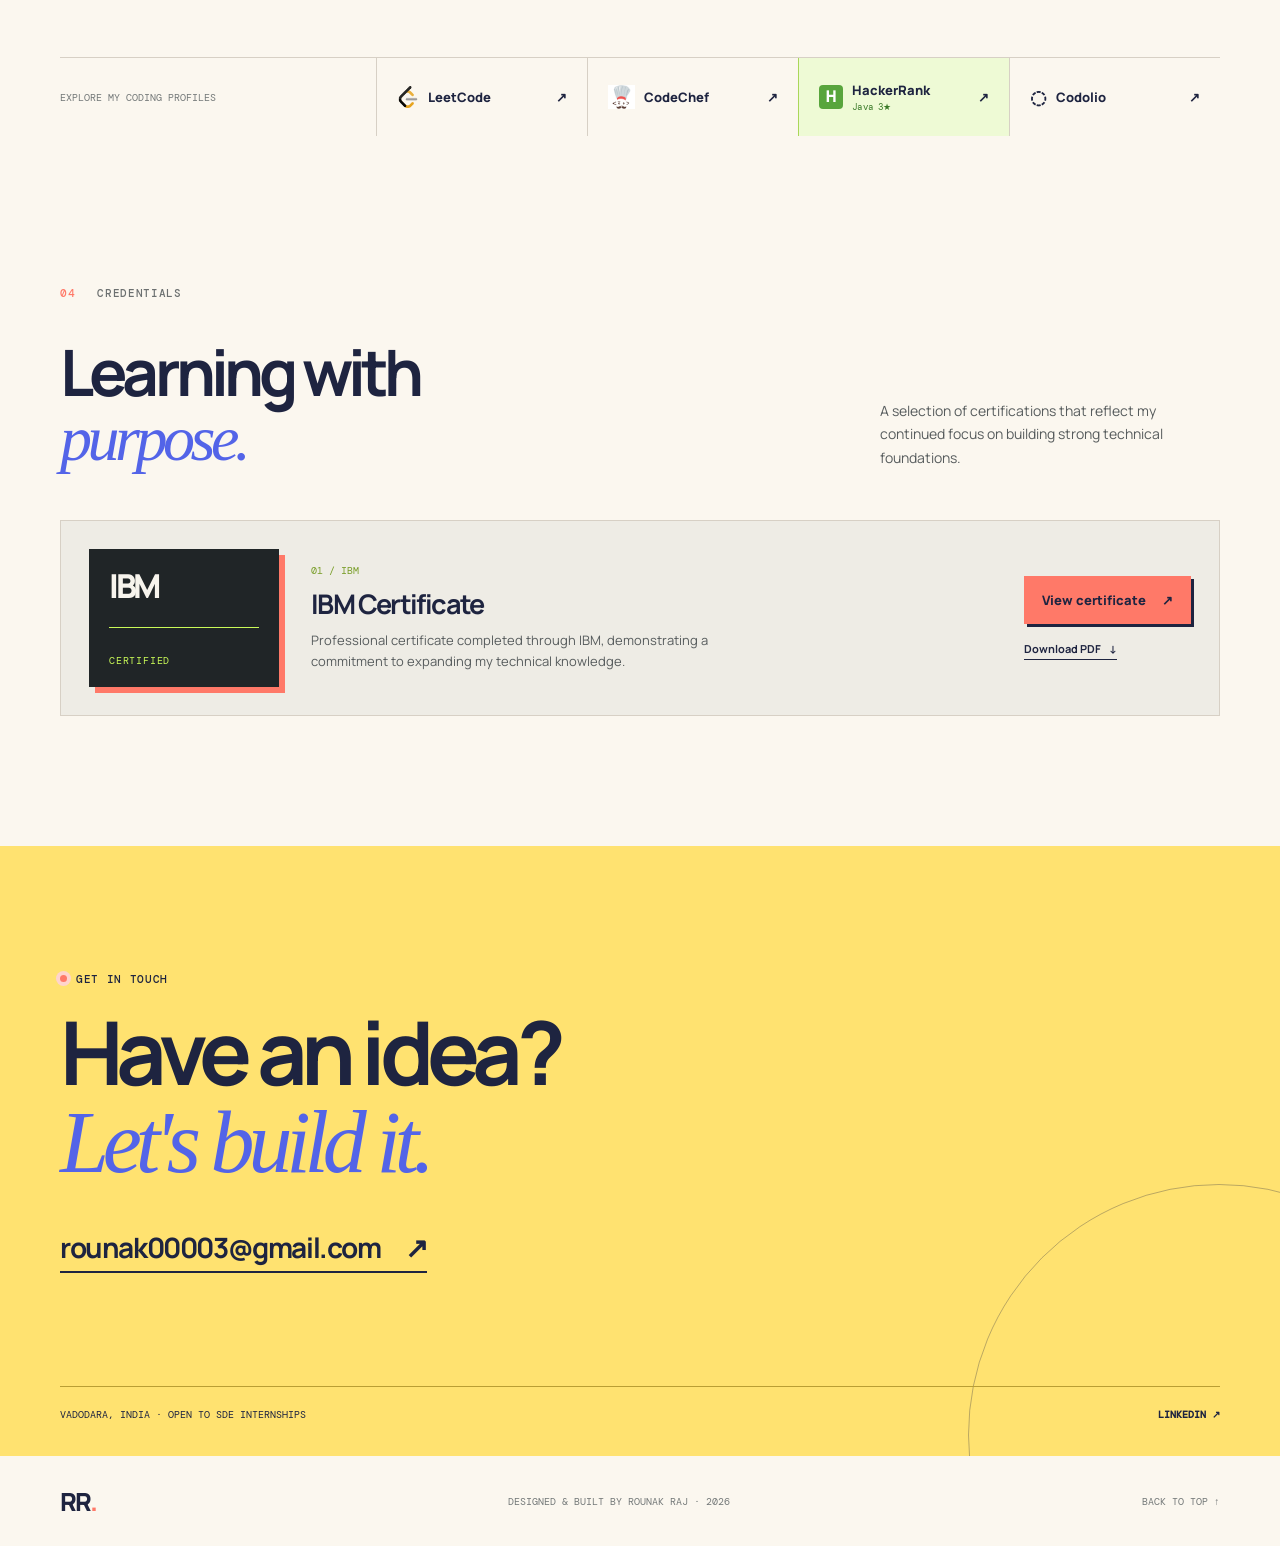
==== commit 9cf23750: "THIRD COMMIT" ====
--- a/index.html
+++ b/index.html
@@ -10,6 +10,8 @@
   <link href="https://fonts.googleapis.com/css2?family=DM+Mono:wght@400;500&family=Manrope:wght@400;500;600;700;800&display=swap" rel="stylesheet">
   <link rel="stylesheet" href="style.css">
   <link rel="stylesheet" href="updates.css">
+  <link rel="stylesheet" href="certificates.css">
+  <link rel="stylesheet" href="profiles.css">
 </head>
 <body>
   <div class="noise"></div>
@@ -17,7 +19,7 @@
     <a class="brand" href="#home" aria-label="Rounak Raj home">RR<span>.</span></a>
     <button class="menu-toggle" aria-label="Toggle navigation" aria-expanded="false"><span></span><span></span></button>
     <nav aria-label="Main navigation">
-      <a href="#about">About</a><a href="#work">Work</a><a href="#skills">Skills</a><a href="#contact">Contact</a>
+      <a href="#about">About</a><a href="#work">Work</a><a href="#skills">Skills</a><a href="#credentials">Credentials</a><a href="#contact">Contact</a>
     </nav>
     <a class="nav-cta" href="Rounak_Raj_Professional_Resume.pdf" download>Resume <span>↗</span></a>
   </header>
@@ -55,8 +57,21 @@
       </div>
     </section>
 
-    <section class="skills section wrap" id="skills"><div class="section-label reveal"><span>03</span> Toolkit</div><div class="skills-layout"><h2 class="reveal">Always learning,<br>always <em>making.</em></h2><div class="skill-list reveal delay-1"><div><span>01</span><strong>Java</strong><p>Object-oriented programming &amp; problem solving</p></div><div><span>02</span><strong>Data Structures &amp; Algorithms</strong><p>265 LeetCode, 120 CodeChef &amp; 61 GFG problems solved</p></div><div><span>03</span><strong>Competitive Programming</strong><p>LeetCode rating 1417 · CodeChef rating 1319</p></div><div><span>04</span><strong>Web Development</strong><p>HTML, CSS, JavaScript &amp; responsive design</p></div></div></div>
-      <div class="profiles reveal"><p>Explore my coding profiles</p><a href="https://leetcode.com/u/Rounak2802/" target="_blank" rel="noopener noreferrer" aria-label="Open Rounak Raj's LeetCode profile"><span class="profile-icon">⌘</span> LeetCode <i>↗</i></a><a href="https://www.codechef.com/users/rounak2802" target="_blank" rel="noopener noreferrer" aria-label="Open Rounak Raj's CodeChef profile"><span class="profile-icon chef">♨</span> CodeChef <i>↗</i></a><a href="https://codolio.com/profile/Rounak2802" target="_blank" rel="noopener noreferrer" aria-label="Open Rounak Raj's Codolio profile"><span class="profile-icon">◌</span> Codolio <i>↗</i></a></div>
+    <section class="skills section wrap" id="skills"><div class="section-label reveal"><span>03</span> Toolkit</div><div class="skills-layout"><h2 class="reveal">Always learning,<br>always <em>making.</em></h2><div class="skill-list reveal delay-1"><div><span>01</span><strong>Java</strong><p>Object-oriented programming &amp; problem solving · HackerRank Java 3★</p></div><div><span>02</span><strong>Data Structures &amp; Algorithms</strong><p>265 LeetCode, 120 CodeChef &amp; 61 GFG problems solved</p></div><div><span>03</span><strong>Competitive Programming</strong><p>LeetCode rating 1417 · CodeChef rating 1319</p></div><div><span>04</span><strong>Web Development</strong><p>HTML, CSS, JavaScript &amp; responsive design</p></div></div></div>
+      <div class="profiles reveal"><p>Explore my coding profiles</p><a href="https://leetcode.com/u/Rounak2802/" target="_blank" rel="noopener noreferrer" aria-label="Open Rounak Raj's LeetCode profile"><img class="profile-logo leetcode-logo" src="leetcode-icon.png" alt=""/> LeetCode <i>↗</i></a><a href="https://www.codechef.com/users/rounak2802" target="_blank" rel="noopener noreferrer" aria-label="Open Rounak Raj's CodeChef profile"><img class="profile-logo codechef-logo" src="codechef-icon.png" alt=""/> CodeChef <i>↗</i></a><a class="hackerrank-profile" href="https://www.hackerrank.com/profile/Rounak2802" target="_blank" rel="noopener noreferrer" aria-label="Open Rounak Raj's HackerRank profile"><span class="hackerrank-logo" aria-hidden="true">H</span><span>HackerRank <small>Java 3★</small></span><i>↗</i></a><a href="https://codolio.com/profile/Rounak2802" target="_blank" rel="noopener noreferrer" aria-label="Open Rounak Raj's Codolio profile"><span class="profile-icon">◌</span> Codolio <i>↗</i></a></div>
+    </section>
+
+    <section class="credentials section wrap" id="credentials">
+      <div class="section-label reveal"><span>04</span> Credentials</div>
+      <div class="credentials-heading">
+        <h2 class="reveal">Learning with<br><em>purpose.</em></h2>
+        <p class="reveal delay-1">A selection of certifications that reflect my continued focus on building strong technical foundations.</p>
+      </div>
+      <article class="certificate-card reveal">
+        <div class="certificate-mark" aria-hidden="true"><span>IBM</span><i></i><b>Certified</b></div>
+        <div class="certificate-copy"><p class="project-number">01 / IBM</p><h3>IBM Certificate</h3><p>Professional certificate completed through IBM, demonstrating a commitment to expanding my technical knowledge.</p></div>
+        <div class="certificate-actions"><a class="button primary" href="Rounak_IBM_Certificate.pdf" target="_blank" rel="noopener noreferrer">View certificate <span>↗</span></a><a class="certificate-download" href="Rounak_IBM_Certificate.pdf" download>Download PDF <span>↓</span></a></div>
+      </article>
     </section>
 
     <section class="contact" id="contact"><div class="wrap contact-inner reveal"><p class="eyebrow"><i></i> Get in touch</p><h2>Have an idea?<br><em>Let's build it.</em></h2><a class="email-link" href="mailto:rounak00003@gmail.com">rounak00003@gmail.com <span>↗</span></a><div class="contact-bottom"><p>Vadodara, India · Open to SDE internships</p><a href="https://www.linkedin.com/in/rounak-raj-75b8b7328" target="_blank" rel="noreferrer">LinkedIn ↗</a></div></div></section>
--- a/style.css
+++ b/style.css
@@ -1,3 +1,17 @@
 :root { --ink:#161a1d; --paper:#f5f2eb; --lime:#c9fa58; --muted:#717575; --line:#d7d4cd; --mono:'DM Mono',monospace; --sans:'Manrope',sans-serif; }
 *{box-sizing:border-box} html{scroll-behavior:smooth} body{margin:0;background:var(--paper);color:var(--ink);font-family:var(--sans);overflow-x:hidden}.noise{position:fixed;inset:0;pointer-events:none;opacity:.035;z-index:10;background-image:url("data:image/svg+xml,%3Csvg viewBox='0 0 180 180' xmlns='http://www.w3.org/2000/svg'%3E%3Cfilter id='n'%3E%3CfeTurbulence type='fractalNoise' baseFrequency='.9' numOctaves='4' stitchTiles='stitch'/%3E%3C/filter%3E%3Crect width='100%25' height='100%25' filter='url(%23n)' opacity='.8'/%3E%3C/svg%3E")}.wrap{width:min(1160px,calc(100% - 64px));margin:auto}.nav{height:92px;display:flex;align-items:center;justify-content:space-between;position:relative;z-index:20}.brand{font:800 25px/1 var(--sans);letter-spacing:-2px;text-decoration:none;color:inherit}.brand span{color:#81ad1c}.nav nav{display:flex;gap:30px;margin-left:auto;margin-right:40px}.nav a{color:inherit;text-decoration:none;font-size:13px;font-weight:700}.nav nav a{opacity:.7}.nav nav a:hover{opacity:1}.nav-cta{border:1px solid var(--ink);padding:10px 14px}.nav-cta span{margin-left:7px}.menu-toggle{display:none}.hero{min-height:calc(100vh - 92px);padding:74px 0 92px;position:relative;display:grid;grid-template-columns:1fr .86fr;align-items:center;gap:70px}.eyebrow,.section-label{font:500 11px var(--mono);letter-spacing:.06em;text-transform:uppercase}.eyebrow{display:flex;align-items:center;gap:9px}.eyebrow i{width:7px;height:7px;background:#83bd17;border-radius:50%;box-shadow:0 0 0 4px #dceebd}.hero h1,h2{font-size:clamp(46px,6vw,78px);line-height:.99;letter-spacing:-.075em;margin:25px 0;color:var(--ink)}em{font-family:Georgia,serif;font-weight:400;letter-spacing:-.07em}.intro{font-size:17px;line-height:1.7;color:#53595a;max-width:470px;margin:0}.hero-actions{display:flex;align-items:center;gap:25px;margin-top:37px}.button{font-size:13px;font-weight:800;text-decoration:none;color:var(--ink)}.primary{padding:15px 18px;background:var(--lime);box-shadow:4px 4px 0 var(--ink)}.primary span{padding-left:22px}.text-button span{padding-left:5px}.hero-art{height:440px;background:#202527;position:relative;overflow:hidden;border-radius:2px}.orb{position:absolute;width:230px;height:230px;border-radius:50%;background:radial-gradient(circle at 35% 32%,#f6ffd6 0 3%,#bbf346 18%,#6c981d 48%,#202c12 71%);top:80px;right:84px;box-shadow:0 0 80px #adf82755}.orbit{position:absolute;border:1px solid #d7ff7b5e;border-radius:50%;width:540px;height:150px;top:121px;left:-31px;transform:rotate(-25deg)}.orbit-two{transform:rotate(51deg);height:120px;top:155px}.code-card{position:absolute;left:33px;bottom:42px;background:#f2f5e9;color:#202325;padding:18px 19px;width:240px;box-shadow:7px 7px 0 #0000002b;font:12px/1.65 var(--mono);display:flex;flex-direction:column}.code-card .comment{color:#7b827a}.code-card b{color:#7450c1}.code-card strong{color:#568c19;font-weight:500}.art-label{position:absolute;right:19px;bottom:17px;color:#cbfa61;font:10px var(--mono);letter-spacing:.06em}.art-label span{color:#fff8}.scroll-note{position:absolute;bottom:21px;left:0;font:10px var(--mono);text-transform:uppercase;letter-spacing:.1em;color:#777;display:flex;align-items:center;gap:8px}.scroll-note span{width:26px;border-top:1px solid #888}.section{padding:130px 0}.section-label{display:flex;gap:22px;align-items:center;color:#6c7070}.section-label span{color:#90b735}.about-grid{display:grid;grid-template-columns:1.2fr .8fr;gap:110px;align-items:start}.about h2{font-size:clamp(39px,4.8vw,66px);margin:45px 0 0}.about-copy{padding-top:43px}.about-copy p{font-size:16px;line-height:1.85;color:#575c5d;margin:0 0 18px}.inline-link{display:inline-flex;gap:10px;margin-top:14px;color:var(--ink);font-size:13px;font-weight:800;text-decoration:none;border-bottom:1px solid var(--ink);padding-bottom:4px}.stats{border-top:1px solid var(--line);border-bottom:1px solid var(--line);margin-top:95px;display:grid;grid-template-columns:repeat(4,1fr)}.stats div{padding:28px 25px 29px;border-right:1px solid var(--line)}.stats div:first-child{padding-left:0}.stats div:last-child{border:0}.stats strong{display:block;font-size:34px;letter-spacing:-.08em}.stats strong span{color:#86b52a}.stats span{font:10px var(--mono);text-transform:uppercase;letter-spacing:.05em;color:#777}.work{background:#202527;color:#f7f4ed}.section-label.light{color:#a6aaaa}.work-heading{display:flex;justify-content:space-between;align-items:end;margin:37px 0 50px}.work h2{color:#f7f4ed;font-size:clamp(44px,5vw,68px);margin:0}.work-heading p{max-width:330px;color:#b5b9b8;font-size:14px;line-height:1.7;margin:0}.projects{display:grid;grid-template-columns:1fr 1fr;gap:28px}.project-visual{height:330px;overflow:hidden}.travel{background:#b8d2c4;padding:27px 30px 0}.browser{height:100%;background:#f6ead8;border-radius:6px 6px 0 0;overflow:hidden;box-shadow:0 5px 20px #002c2326}.browser-bar{height:30px;background:#fff9f0;display:flex;align-items:center;gap:5px;padding:0 11px}.browser-bar i{width:6px;height:6px;border-radius:50%;background:#df9d8e}.browser-bar i:nth-child(2){background:#e5c56f}.browser-bar i:nth-child(3){background:#8cbf8e}.browser-bar span{font:8px var(--mono);margin:auto;color:#79817b}.travel-body{padding:31px;position:relative;height:calc(100% - 30px);overflow:hidden;background:linear-gradient(#e3eee4 0 48%,#aecbb7 48%)}.travel-body p{font-size:35px;line-height:.9;letter-spacing:-.08em;margin:0;position:relative;z-index:2}.travel-body p em{font-size:42px}.travel-body>span{font:10px var(--mono);position:relative;z-index:2}.mountains{position:absolute;bottom:-30px;left:-15px;width:130%;height:150px;background:linear-gradient(140deg,transparent 47%,#749b84 48%) 0 0/150px 140px,linear-gradient(220deg,transparent 47%,#537b6d 48%) 0 0/180px 150px}.chat{background:#dccff1;padding:44px 34px 0}.chat-ui{background:#fdfbff;height:100%;display:grid;grid-template-columns:64px 1fr;box-shadow:0 5px 22px #44236b26}.chat-ui aside{padding:17px 13px;background:#29233d;display:flex;flex-direction:column;gap:14px}.chat-ui aside b{color:#d7ff64;font:700 10px var(--mono);margin-bottom:12px}.chat-ui aside span{background:#68607a;width:30px;height:30px;border-radius:50%}.chat-ui aside .active{background:#f2b5a9;border:3px solid #d7ff64}.chat-ui>div{padding:25px 20px;display:flex;flex-direction:column;gap:11px}.chat-ui>div>p{font-size:13px;font-weight:800;margin:0 0 10px}.chat-ui small{font:8px var(--mono);color:#65ab3e;float:right}.message{font:10px/1.4 var(--mono);font-style:normal;padding:10px;border-radius:8px;max-width:170px}.them{background:#f0edf4;align-self:flex-start}.me{background:#d9fa71;align-self:flex-end}.typing{font:9px var(--mono);color:#999;margin-top:auto}.project-info{padding:25px 0 0;display:flex;justify-content:space-between;gap:20px}.project-info h3{font-size:22px;letter-spacing:-.06em;margin:7px 0}.project-info p:not(.project-number){font-size:13px;color:#b5b9b8;line-height:1.65;max-width:290px;margin:0}.project-number{font:10px var(--mono);color:#c9fa58;margin:0}.tags{display:flex;flex-wrap:wrap;align-content:flex-start;justify-content:flex-end;gap:5px;max-width:145px}.tags span{border:1px solid #ffffff3c;color:#e0e2dc;font:9px var(--mono);padding:5px 7px}.skills-layout{display:grid;grid-template-columns:.85fr 1.15fr;gap:115px;margin-top:41px}.skills h2{font-size:clamp(42px,4.5vw,62px);margin:0}.skill-list>div{border-top:1px solid var(--line);padding:20px 0;display:grid;grid-template-columns:37px 1.2fr 1fr;gap:10px;align-items:center}.skill-list>div:last-child{border-bottom:1px solid var(--line)}.skill-list span{font:10px var(--mono);color:#89b432}.skill-list strong{font-size:16px;letter-spacing:-.04em}.skill-list p{margin:0;color:#747979;font-size:12px;line-height:1.5}.profiles{margin-top:110px;border-top:1px solid var(--line);display:grid;grid-template-columns:1.5fr repeat(3,1fr);align-items:center}.profiles p{font:10px var(--mono);text-transform:uppercase;color:#747979}.profiles a{height:78px;border-left:1px solid var(--line);display:flex;align-items:center;gap:9px;padding:0 20px;color:var(--ink);font-size:13px;font-weight:800;text-decoration:none}.profiles a:hover{background:#e9e6de}.profile-icon{font-size:19px}.chef{font-size:22px}.profiles i{font-style:normal;margin-left:auto}.contact{background:var(--lime);padding:115px 0 35px}.contact h2{margin:22px 0 42px;font-size:clamp(53px,7vw,88px)}.email-link{color:var(--ink);font-size:clamp(17px,2.2vw,28px);font-weight:700;letter-spacing:-.05em;text-decoration:none;border-bottom:2px solid var(--ink);padding-bottom:5px}.email-link span{padding-left:20px}.contact-bottom{display:flex;justify-content:space-between;border-top:1px solid #89ae30;margin-top:120px;padding-top:21px;font:10px var(--mono);text-transform:uppercase}.contact-bottom p{margin:0}.contact-bottom a{color:var(--ink);font-weight:700;text-decoration:none}footer{height:90px;display:flex;align-items:center;justify-content:space-between}footer p,footer>a:last-child{font:10px var(--mono);text-transform:uppercase;color:#747979;text-decoration:none}.reveal{opacity:0;transform:translateY(20px);transition:opacity .7s ease,transform .7s ease}.reveal.visible{opacity:1;transform:none}.delay-1{transition-delay:.14s}
 @media(max-width:760px){.wrap{width:min(100% - 40px,560px)}.nav{height:75px}.nav nav{position:absolute;top:67px;left:0;right:0;background:var(--paper);padding:20px;display:none;flex-direction:column;gap:17px;border:1px solid var(--line)}.nav nav.open{display:flex}.nav-cta{display:none}.menu-toggle{display:flex;border:0;background:none;width:30px;height:25px;padding:4px 0;flex-direction:column;justify-content:space-between}.menu-toggle span{height:2px;background:var(--ink);width:26px}.hero{min-height:auto;grid-template-columns:1fr;padding:65px 0 90px;gap:55px}.hero h1{font-size:54px}.hero-art{height:340px}.orb{right:40px;top:55px;width:190px;height:190px}.code-card{left:20px;bottom:28px}.scroll-note{bottom:24px}.section{padding:83px 0}.about-grid,.skills-layout{grid-template-columns:1fr;gap:25px}.about h2{margin-top:29px}.about-copy{padding:0}.stats{margin-top:55px;grid-template-columns:1fr 1fr}.stats div{padding:20px 12px;border-bottom:1px solid var(--line)}.stats div:nth-child(2){border-right:0}.stats div:nth-last-child(-n+2){border-bottom:0}.stats div:first-child{padding-left:0}.stats strong{font-size:29px}.work-heading{display:block;margin:28px 0 35px}.work-heading p{margin-top:16px}.projects{grid-template-columns:1fr;gap:55px}.project-visual{height:280px}.travel{padding:22px 20px 0}.chat{padding:35px 20px 0}.project-info{display:block}.tags{justify-content:flex-start;max-width:none;margin-top:18px}.skills-layout{margin-top:29px}.skill-list>div{grid-template-columns:28px 1fr;gap:8px}.skill-list p{grid-column:2}.profiles{margin-top:65px;display:block}.profiles p{padding:16px 0;margin:0}.profiles a{border-left:0;border-top:1px solid var(--line);height:61px;padding:0}.contact{padding-top:80px}.contact-bottom{margin-top:80px;gap:20px}.contact-bottom p{line-height:1.5}footer{height:auto;padding:28px 0;gap:15px;align-items:flex-start;flex-direction:column}footer p{margin:0}.orbit{left:-140px}.hero-actions{gap:18px}}
+
+/* Pastel editorial refresh inspired by the supplied reference. */
+:root{--ink:#1e2440;--paper:#fbf7ef;--lime:#ff7968;--muted:#687080;--line:#d7d0c5;--blue:#5364e8;--lavender:#dfd5fb;--yellow:#ffe270;--mint:#c9f0df}
+.brand span,.section-label span,.skill-list span{color:var(--lime)}
+.nav-cta{box-shadow:3px 3px 0 var(--yellow);transition:transform .2s,box-shadow .2s}.nav-cta:hover{transform:translate(-2px,-2px);box-shadow:5px 5px 0 var(--yellow)}
+.hero h1 em,.about h2 em,.skills h2 em,.credentials h2 em,.contact h2 em{color:var(--blue)}
+.hero-art{height:470px;border:1px solid var(--ink);background:var(--lavender);box-shadow:9px 9px 0 var(--blue)}.hero-art:before{content:"";position:absolute;width:540px;height:540px;border-radius:50%;right:-170px;top:-155px;background:var(--yellow)}.hero-art:after{content:"";position:absolute;inset:22px;border:1px dashed #5963cc80;transform:rotate(-3deg)}
+.orb{z-index:2;width:205px;height:205px;right:108px;top:116px;border-radius:43% 57% 57% 43%/49% 41% 59% 51%;background:var(--blue);box-shadow:13px 14px 0 var(--lime);transform:rotate(-19deg)}.orbit{z-index:1;border-color:var(--ink)}.orbit-two{border-color:#1e244080}
+.code-card{z-index:3;background:#fffdf7;color:var(--ink);box-shadow:6px 6px 0 var(--ink);transform:rotate(2deg)}.code-card b{color:var(--lime)}.code-card strong{color:var(--blue)}.art-label{z-index:4;color:var(--ink)}.art-label span{color:#323b9d}
+.eyebrow i{background:var(--lime);box-shadow:0 0 0 4px #ffd4cc}.primary{background:var(--lime);transition:transform .2s,box-shadow .2s}.primary:hover{transform:translate(-3px,-3px);box-shadow:7px 7px 0 var(--ink)}
+.stats strong{color:var(--blue)}
+.work{position:relative;background:var(--lavender);color:var(--ink)}.work:before{content:"";position:absolute;right:0;top:0;width:34vw;height:100%;background:var(--mint)}.work .wrap{position:relative}.work h2{color:var(--ink)}.work-heading p,.project-info p:not(.project-number){color:#576172}.project-number{color:var(--blue)}.tags span{color:var(--ink);border-color:#5d60775c;background:#ffffff73}.project-featured:hover .project-info h3{color:var(--blue)}.project-info h3::after{background:var(--blue)}
+.profiles a:hover{background:#e7defb}.hackerrank-profile{background:#e7defb}.contact{position:relative;overflow:hidden;background:var(--yellow)}.contact:after{content:"";position:absolute;width:500px;height:500px;right:-190px;bottom:-230px;border:1px solid #1e24404d;border-radius:50%}.contact-inner{position:relative;z-index:1}.contact-bottom{border-color:#b99e34}
+@media(max-width:760px){.hero-art{height:350px;box-shadow:6px 6px 0 var(--blue)}.hero-art:before{width:410px;height:410px;right:-145px;top:-120px}.orb{width:170px;height:170px;right:48px;top:70px}.work:before{top:auto;bottom:0;width:100%;height:30%}}
--- a/certificates.css
+++ b/certificates.css
@@ -0,0 +1,2 @@
+.credentials{padding-top:20px}.credentials-heading{display:flex;align-items:end;justify-content:space-between;gap:40px;margin:40px 0 50px}.credentials h2{font-size:clamp(42px,5vw,65px);margin:0}.credentials-heading>p{max-width:340px;margin:0;color:#575c5d;font-size:14px;line-height:1.7}.certificate-card{border:1px solid var(--line);display:grid;grid-template-columns:190px 1fr auto;gap:32px;align-items:center;padding:28px;background:#eeece5}.certificate-mark{height:138px;background:#202527;color:#f7f4ed;padding:20px;display:flex;flex-direction:column;align-items:flex-start;justify-content:space-between;box-shadow:6px 6px 0 var(--lime)}.certificate-mark span{font:800 33px/1 var(--sans);letter-spacing:-.1em}.certificate-mark i{width:100%;border-top:1px solid #c9fa58}.certificate-mark b{font:10px var(--mono);letter-spacing:.08em;text-transform:uppercase;color:#c9fa58}.certificate-copy .project-number{color:#789d27}.certificate-copy h3{font-size:27px;letter-spacing:-.06em;margin:8px 0}.certificate-copy p:not(.project-number){max-width:450px;color:#575c5d;font-size:13px;line-height:1.65;margin:0}.certificate-actions{display:flex;flex-direction:column;align-items:flex-start;gap:17px;min-width:150px}.certificate-actions .primary{box-shadow:3px 3px 0 var(--ink);white-space:nowrap}.certificate-actions .primary span{padding-left:13px}.certificate-download{font:700 11px var(--sans);color:var(--ink);text-decoration:none;border-bottom:1px solid var(--ink);padding-bottom:3px}.certificate-download span{margin-left:6px}
+@media(max-width:760px){.credentials{padding-top:0}.credentials-heading{display:block;margin:30px 0}.credentials-heading>p{margin-top:16px}.certificate-card{grid-template-columns:1fr;gap:25px;padding:22px}.certificate-mark{height:120px}.certificate-actions{gap:14px}}
--- a/profiles.css
+++ b/profiles.css
@@ -0,0 +1 @@
+.profiles{grid-template-columns:1.5fr repeat(4,1fr)}.profile-logo{width:24px;height:24px;object-fit:contain;flex:0 0 auto}.leetcode-logo{width:22px;height:22px}.codechef-logo{width:27px;height:27px}.hackerrank-profile{background:#eefad5;border-left-color:#aad759!important}.profiles a.hackerrank-profile:hover{background:#dff5ad}.hackerrank-logo{width:24px;height:24px;display:grid;place-items:center;background:#58a53c;color:white;border-radius:4px;font:800 16px/1 var(--mono)}.hackerrank-profile>span:nth-child(2){display:flex;flex-direction:column;gap:2px}.hackerrank-profile small{font:9px var(--mono);color:#397a28;letter-spacing:.02em}@media(max-width:760px){.profiles{display:block}.profiles a.hackerrank-profile{border-left:0}}
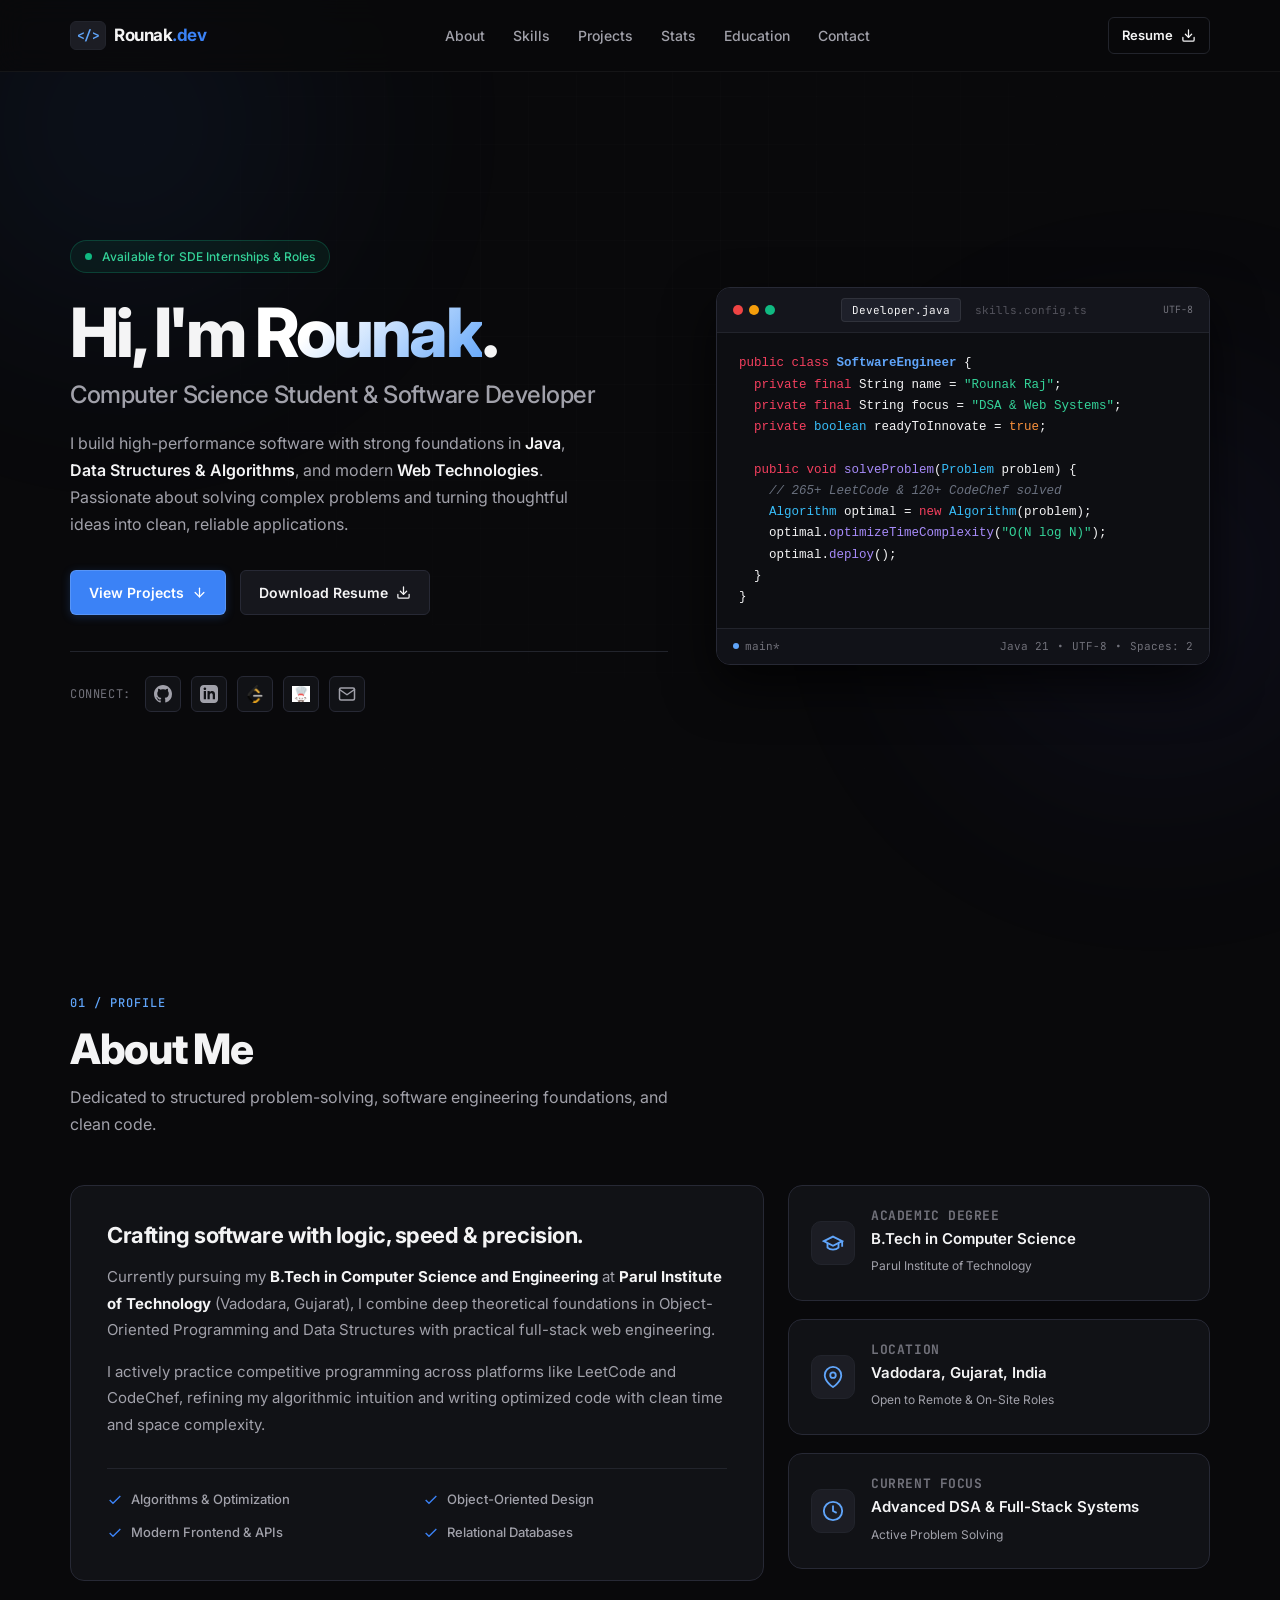
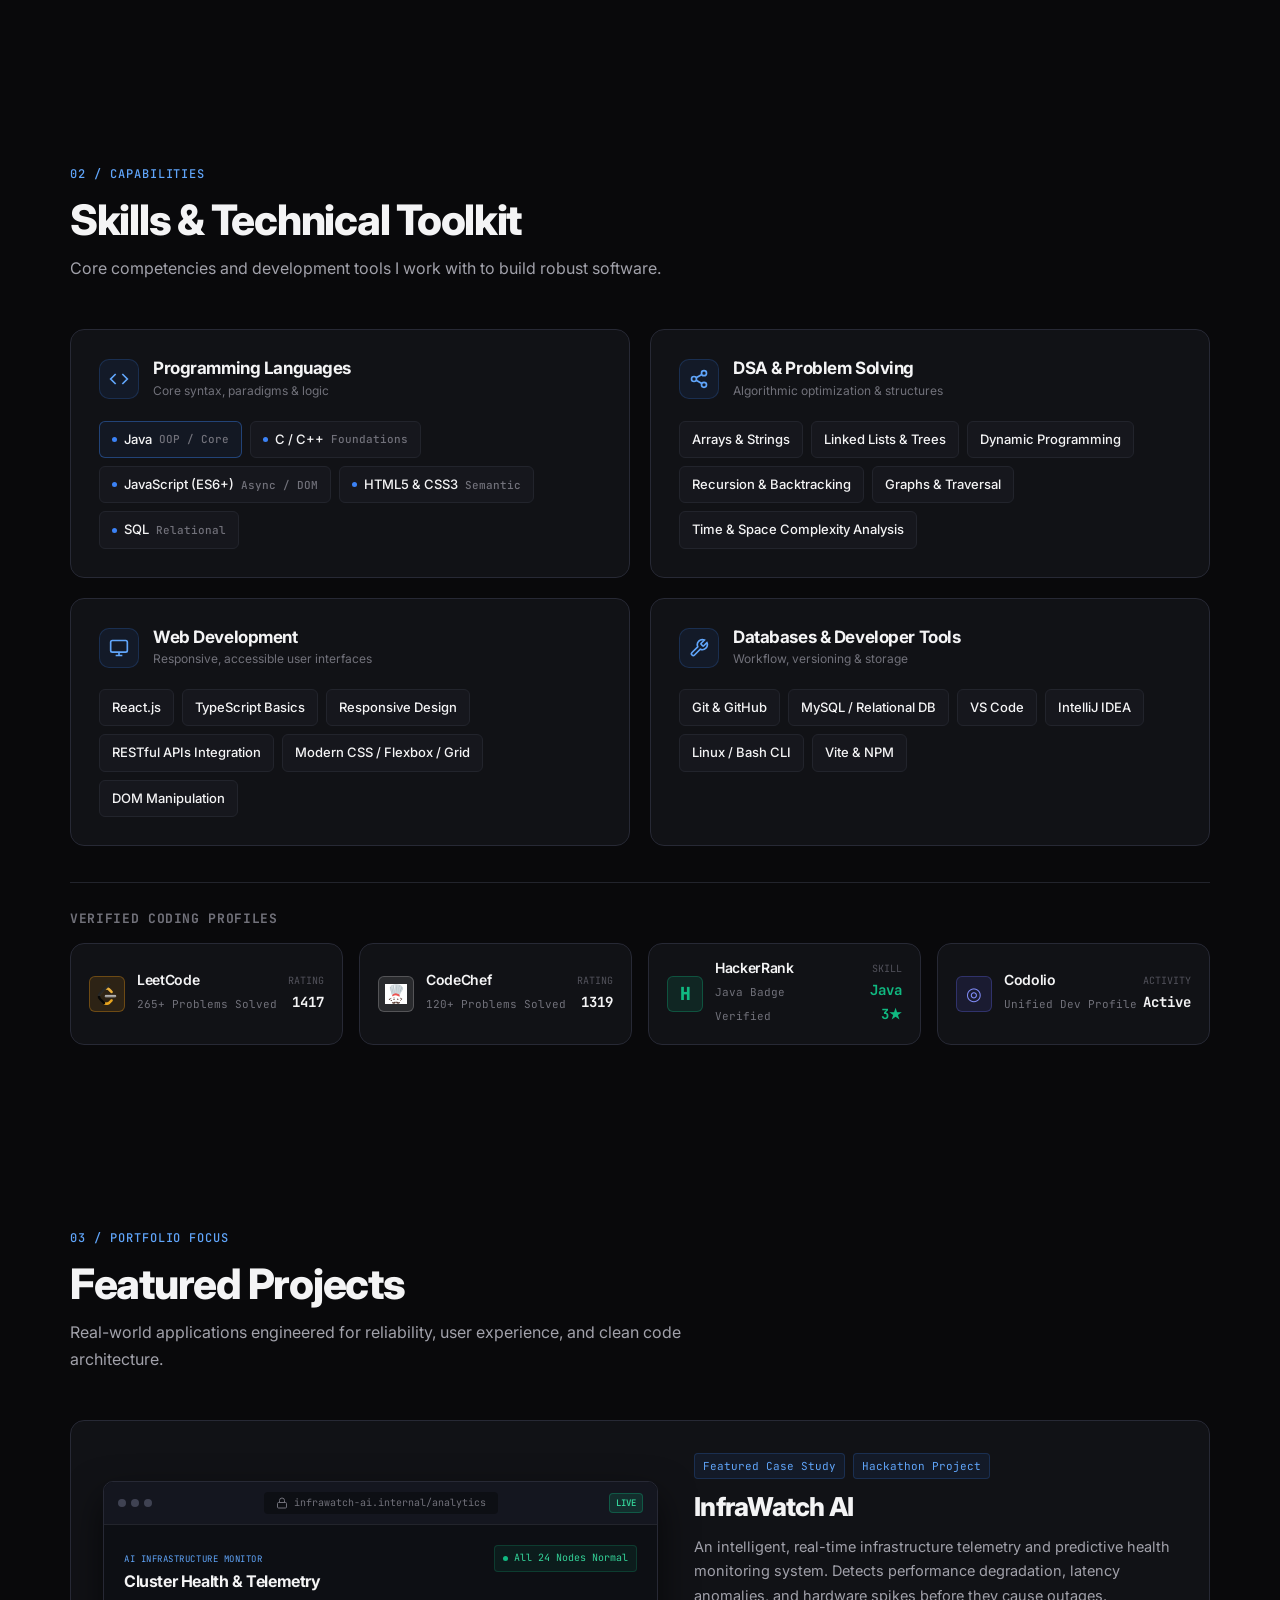
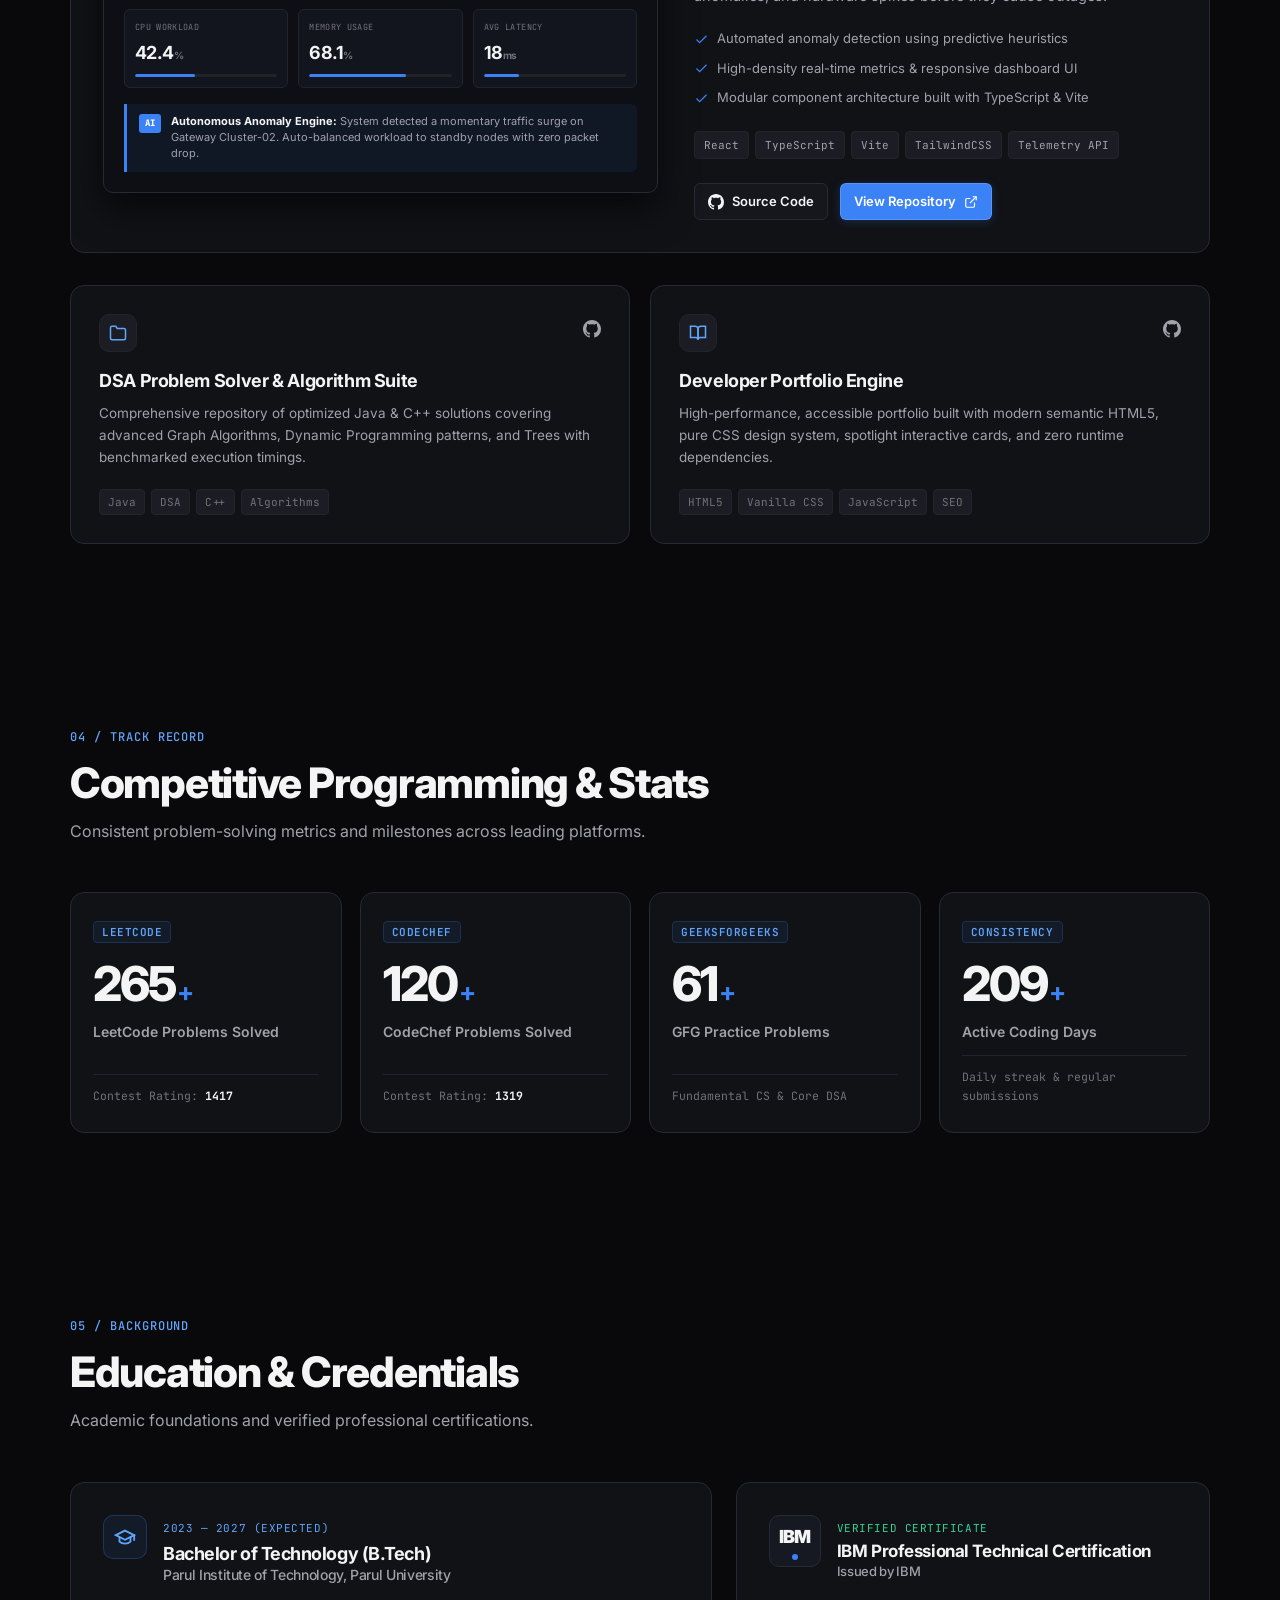
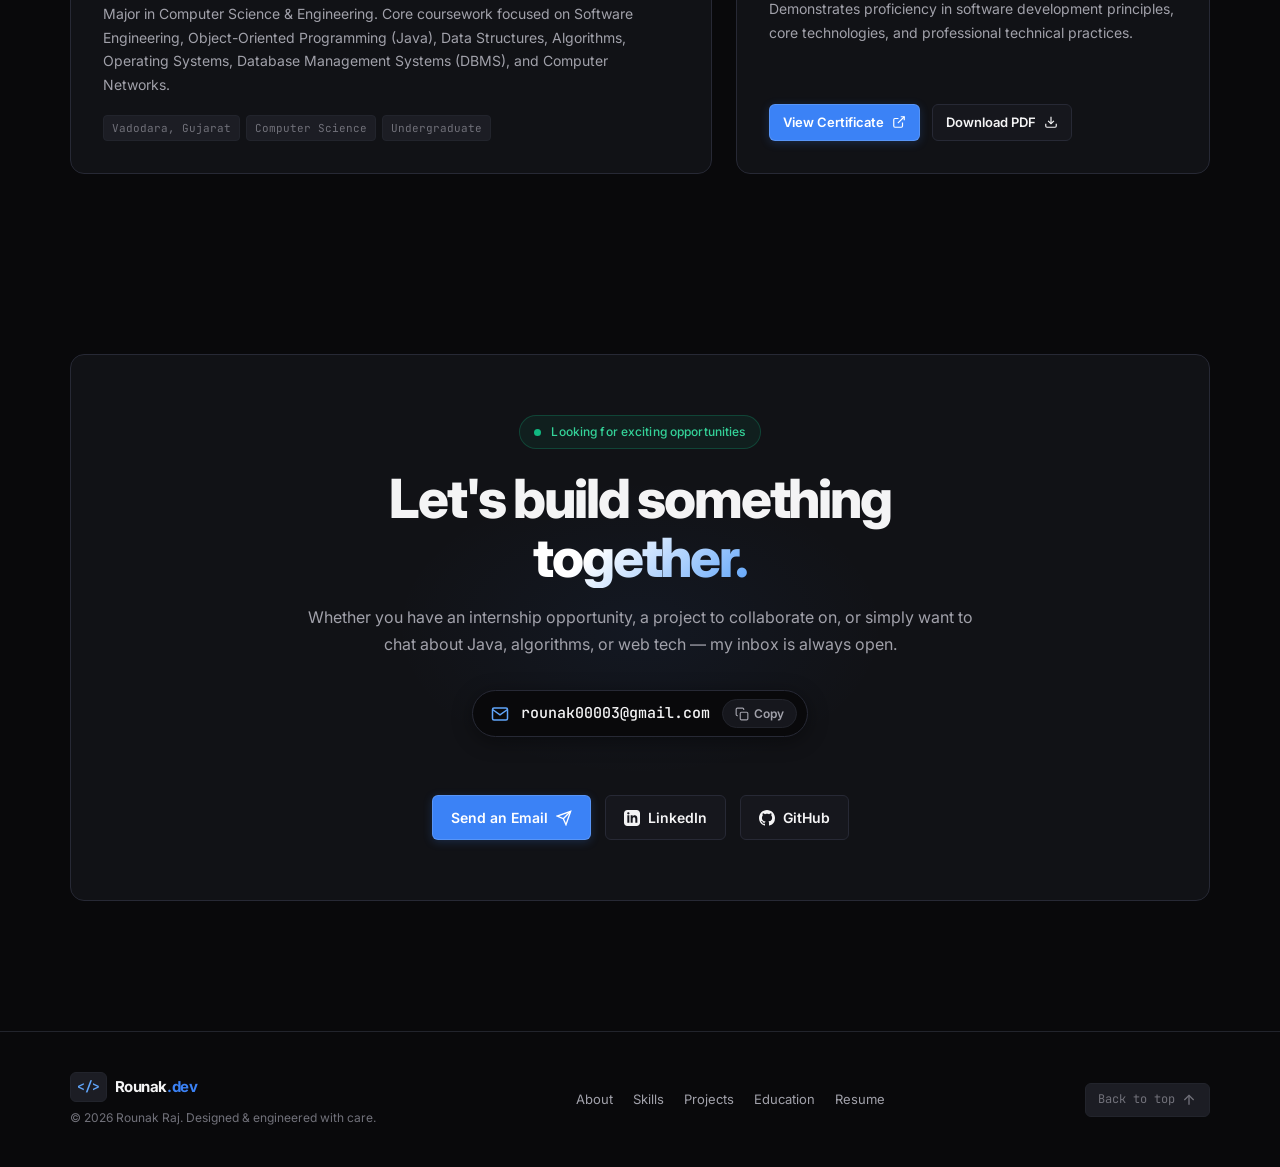
==== commit e2687ad6: "Latest Updates" ====
--- a/index.html
+++ b/index.html
@@ -1,82 +1,869 @@
 <!DOCTYPE html>
-<html lang="en">
+<html lang="en" class="scroll-smooth">
 <head>
   <meta charset="UTF-8">
   <meta name="viewport" content="width=device-width, initial-scale=1.0">
-  <meta name="description" content="Rounak Raj - Computer Science student, Java developer, and competitive programmer.">
-  <title>Rounak Raj | Portfolio</title>
+  <title>Rounak Raj — Software Developer & CS Student</title>
+  <meta name="description" content="Portfolio of Rounak Raj - Computer Science student, Java developer, and competitive programmer specializing in data structures, algorithms, and modern web development.">
+  <meta name="keywords" content="Rounak Raj, Software Developer, Java, DSA, Web Development, Portfolio, Parul University, LeetCode">
+  <meta name="author" content="Rounak Raj">
+  
+  <!-- Open Graph Meta Tags -->
+  <meta property="og:title" content="Rounak Raj — Software Developer & CS Student">
+  <meta property="og:description" content="Portfolio of Rounak Raj - Computer Science student, Java developer, and competitive programmer.">
+  <meta property="og:type" content="website">
+  <meta property="og:url" content="https://rounak2804.github.io/PORTFOLIO-WEBSITE/">
+  
+  <!-- Google Fonts: Inter & JetBrains Mono -->
   <link rel="preconnect" href="https://fonts.googleapis.com">
   <link rel="preconnect" href="https://fonts.gstatic.com" crossorigin>
-  <link href="https://fonts.googleapis.com/css2?family=DM+Mono:wght@400;500&family=Manrope:wght@400;500;600;700;800&display=swap" rel="stylesheet">
+  <link href="https://fonts.googleapis.com/css2?family=Inter:wght@300;400;500;600;700;800&family=JetBrains+Mono:ital,wght@0,400;0,500;0,600;1,400&display=swap" rel="stylesheet">
+  
+  <!-- Stylesheets -->
   <link rel="stylesheet" href="style.css">
-  <link rel="stylesheet" href="updates.css">
-  <link rel="stylesheet" href="certificates.css">
-  <link rel="stylesheet" href="profiles.css">
 </head>
-<body>
-  <div class="noise"></div>
-  <header class="nav wrap">
-    <a class="brand" href="#home" aria-label="Rounak Raj home">RR<span>.</span></a>
-    <button class="menu-toggle" aria-label="Toggle navigation" aria-expanded="false"><span></span><span></span></button>
-    <nav aria-label="Main navigation">
-      <a href="#about">About</a><a href="#work">Work</a><a href="#skills">Skills</a><a href="#credentials">Credentials</a><a href="#contact">Contact</a>
-    </nav>
-    <a class="nav-cta" href="Rounak_Raj_Professional_Resume.pdf" download>Resume <span>↗</span></a>
+<body class="bg-canvas text-primary">
+  <!-- Subtle Background Grid & Glows -->
+  <div class="bg-grid-pattern" aria-hidden="true"></div>
+  <div class="glow-orb glow-top-left" aria-hidden="true"></div>
+  <div class="glow-orb glow-bottom-right" aria-hidden="true"></div>
+
+  <!-- Header / Navigation -->
+  <header class="site-header" id="site-header">
+    <div class="header-inner wrap">
+      <a href="#home" class="brand-logo" aria-label="Rounak Raj Homepage">
+        <span class="logo-symbol">&lt;/&gt;</span>
+        <span class="logo-text">Rounak<span>.dev</span></span>
+      </a>
+
+      <nav class="nav-desktop" aria-label="Primary Navigation">
+        <a href="#about" class="nav-link">About</a>
+        <a href="#skills" class="nav-link">Skills</a>
+        <a href="#projects" class="nav-link">Projects</a>
+        <a href="#achievements" class="nav-link">Stats</a>
+        <a href="#education" class="nav-link">Education</a>
+        <a href="#contact" class="nav-link">Contact</a>
+      </nav>
+
+      <div class="nav-actions">
+        <a href="Rounak_Raj_Professional_Resume.pdf" class="btn btn-outline btn-sm resume-btn" download aria-label="Download Resume">
+          <span>Resume</span>
+          <svg class="icon-sm" viewBox="0 0 24 24" fill="none" stroke="currentColor" stroke-width="2" stroke-linecap="round" stroke-linejoin="round"><path d="M21 15v4a2 2 0 0 1-2 2H5a2 2 0 0 1-2-2v-4"/><polyline points="7 10 12 15 17 10"/><line x1="12" y1="15" x2="12" y2="3"/></svg>
+        </a>
+
+        <!-- Mobile Menu Toggle Button -->
+        <button class="mobile-toggle" id="mobile-toggle" aria-label="Toggle navigation menu" aria-expanded="false">
+          <span class="bar"></span>
+          <span class="bar"></span>
+          <span class="bar"></span>
+        </button>
+      </div>
+    </div>
+
+    <!-- Mobile Navigation Drawer -->
+    <div class="mobile-nav" id="mobile-nav">
+      <div class="mobile-nav-inner">
+        <a href="#about" class="mobile-nav-link">About</a>
+        <a href="#skills" class="mobile-nav-link">Skills</a>
+        <a href="#projects" class="mobile-nav-link">Projects</a>
+        <a href="#achievements" class="mobile-nav-link">Stats & Achievements</a>
+        <a href="#education" class="mobile-nav-link">Education & Credentials</a>
+        <a href="#contact" class="mobile-nav-link">Contact</a>
+        <a href="Rounak_Raj_Professional_Resume.pdf" class="btn btn-primary mobile-resume" download>
+          <span>Download Resume (PDF)</span>
+          <svg class="icon-sm" viewBox="0 0 24 24" fill="none" stroke="currentColor" stroke-width="2" stroke-linecap="round" stroke-linejoin="round"><path d="M21 15v4a2 2 0 0 1-2 2H5a2 2 0 0 1-2-2v-4"/><polyline points="7 10 12 15 17 10"/><line x1="12" y1="15" x2="12" y2="3"/></svg>
+        </a>
+      </div>
+    </div>
   </header>
 
   <main>
-    <section class="hero wrap" id="home">
-      <div class="hero-copy reveal">
-        <p class="eyebrow"><i></i> Available for internship opportunities</p>
-        <h1>Building digital<br>things with <em>intent.</em></h1>
-        <p class="intro">I'm Rounak Raj, a Computer Science student and competitive programmer who enjoys turning thoughtful ideas into clean, responsive web experiences.</p>
-        <div class="hero-actions"><a class="button primary" href="#work">Explore my work <span>↓</span></a><a class="button text-button" href="#contact">Let's talk <span>→</span></a></div>
-      </div>
-      <div class="hero-art reveal delay-1" aria-hidden="true">
-        <div class="orbit orbit-one"></div><div class="orbit orbit-two"></div><div class="orb"></div>
-        <div class="code-card"><span class="comment">// curious by default</span><span><b>const</b> developer = {</span><span>&nbsp;&nbsp;name: <strong>'Rounak'</strong>,</span><span>&nbsp;&nbsp;craft: <strong>'web'</strong></span><span>};</span></div>
-        <p class="art-label">01 / 04 &nbsp; <span>HELLO, WORLD</span></p>
-      </div>
-      <div class="scroll-note"><span></span> Scroll to discover</div>
+    <!-- HERO SECTION -->
+    <section class="hero-section wrap" id="home">
+      <div class="hero-content reveal">
+        <!-- Availability Pill -->
+        <div class="status-badge">
+          <span class="pulse-dot"></span>
+          <span>Available for SDE Internships &amp; Roles</span>
+        </div>
+
+        <h1 class="hero-title">
+          Hi, I'm <span class="gradient-text">Rounak</span>.
+        </h1>
+
+        <h2 class="hero-subtitle">
+          Computer Science Student &amp; Software Developer
+        </h2>
+
+        <p class="hero-intro">
+          I build high-performance software with strong foundations in <strong class="text-highlight">Java</strong>, <strong class="text-highlight">Data Structures &amp; Algorithms</strong>, and modern <strong class="text-highlight">Web Technologies</strong>. Passionate about solving complex problems and turning thoughtful ideas into clean, reliable applications.
+        </p>
+
+        <!-- CTA Buttons -->
+        <div class="hero-ctas">
+          <a href="#projects" class="btn btn-primary">
+            <span>View Projects</span>
+            <svg class="icon-sm" viewBox="0 0 24 24" fill="none" stroke="currentColor" stroke-width="2" stroke-linecap="round" stroke-linejoin="round"><line x1="12" y1="5" x2="12" y2="19"/><polyline points="19 12 12 19 5 12"/></svg>
+          </a>
+          <a href="Rounak_Raj_Professional_Resume.pdf" class="btn btn-secondary" download>
+            <span>Download Resume</span>
+            <svg class="icon-sm" viewBox="0 0 24 24" fill="none" stroke="currentColor" stroke-width="2" stroke-linecap="round" stroke-linejoin="round"><path d="M21 15v4a2 2 0 0 1-2 2H5a2 2 0 0 1-2-2v-4"/><polyline points="7 10 12 15 17 10"/><line x1="12" y1="15" x2="12" y2="3"/></svg>
+          </a>
+        </div>
+
+        <!-- Social Quick Links -->
+        <div class="hero-socials">
+          <span class="social-label">Connect:</span>
+          <div class="social-links">
+            <a href="https://github.com/Rounak2804" target="_blank" rel="noopener noreferrer" class="social-btn" aria-label="GitHub Profile" title="GitHub">
+              <svg viewBox="0 0 24 24" width="18" height="18" fill="currentColor"><path d="M12 0C5.37 0 0 5.37 0 12c0 5.31 3.435 9.795 8.205 11.385.6.105.825-.255.825-.57 0-.285-.015-1.23-.015-2.235-3.015.555-3.795-.735-4.035-1.41-.135-.345-.72-1.41-1.23-1.695-.42-.225-1.02-.78-.015-.795.945-.015 1.62.87 1.845 1.23 1.08 1.815 2.805 1.305 3.495.99.105-.78.42-1.305.765-1.605-2.67-.3-5.46-1.335-5.46-5.925 0-1.305.465-2.385 1.23-3.225-.12-.3-.54-1.53.12-3.18 0 0 1.005-.315 3.3 1.23.96-.27 1.98-.405 3-.405s2.04.135 3 .405c2.295-1.56 3.3-1.23 3.3-1.23.66 1.65.24 2.88.12 3.18.765.84 1.23 1.905 1.23 3.225 0 4.605-2.805 5.625-5.475 5.925.435.375.81 1.095.81 2.22 0 1.605-.015 2.895-.015 3.3 0 .315.225.69.825.57A12.02 12.02 0 0024 12c0-6.63-5.37-12-12-12z"/></svg>
+            </a>
+            <a href="https://www.linkedin.com/in/rounak-raj-75b8b7328" target="_blank" rel="noopener noreferrer" class="social-btn" aria-label="LinkedIn Profile" title="LinkedIn">
+              <svg viewBox="0 0 24 24" width="18" height="18" fill="currentColor"><path d="M19 0h-14c-2.761 0-5 2.239-5 5v14c0 2.761 2.239 5 5 5h14c2.762 0 5-2.239 5-5v-14c0-2.761-2.238-5-5-5zm-11 19h-3v-11h3v11zm-1.5-12.268c-.966 0-1.75-.79-1.75-1.764s.784-1.764 1.75-1.764 1.75.79 1.75 1.764-.783 1.764-1.75 1.764zm13.5 12.268h-3v-5.604c0-3.368-4-3.113-4 0v5.604h-3v-11h3v1.765c1.396-2.586 7-2.777 7 2.476v6.759z"/></svg>
+            </a>
+            <a href="https://leetcode.com/u/Rounak2802/" target="_blank" rel="noopener noreferrer" class="social-btn" aria-label="LeetCode Profile" title="LeetCode (265+ Solved)">
+              <img src="leetcode-icon.png" alt="LeetCode" class="social-icon-img" onerror="this.style.display='none'; this.nextElementSibling.style.display='inline';">
+              <span style="display:none; font-weight:700; font-family:var(--font-mono); font-size:12px; color:#ffa116;">LC</span>
+            </a>
+            <a href="https://www.codechef.com/users/rounak2802" target="_blank" rel="noopener noreferrer" class="social-btn" aria-label="CodeChef Profile" title="CodeChef (120+ Solved)">
+              <img src="codechef-icon.png" alt="CodeChef" class="social-icon-img" onerror="this.style.display='none'; this.nextElementSibling.style.display='inline';">
+              <span style="display:none; font-weight:700; font-family:var(--font-mono); font-size:12px; color:#ffffff;">CC</span>
+            </a>
+            <a href="mailto:rounak00003@gmail.com" class="social-btn" aria-label="Email Rounak" title="Email: rounak00003@gmail.com">
+              <svg viewBox="0 0 24 24" width="18" height="18" fill="none" stroke="currentColor" stroke-width="2" stroke-linecap="round" stroke-linejoin="round"><path d="M4 4h16c1.1 0 2 .9 2 2v12c0 1.1-.9 2-2 2H4c-1.1 0-2-.9-2-2V6c0-1.1.9-2 2-2z"/><polyline points="22,6 12,13 2,6"/></svg>
+            </a>
+          </div>
+        </div>
+      </div>
+
+      <!-- Interactive Code/Terminal Graphic (Right Side) -->
+      <div class="hero-visual reveal delay-1">
+        <div class="terminal-card spotlight-card">
+          <!-- Terminal Header with Tabs -->
+          <div class="terminal-header">
+            <div class="terminal-dots">
+              <span class="dot dot-red"></span>
+              <span class="dot dot-yellow"></span>
+              <span class="dot dot-green"></span>
+            </div>
+            <div class="terminal-tabs">
+              <button class="tab-btn active" data-tab="java" id="tab-btn-java">Developer.java</button>
+              <button class="tab-btn" data-tab="ts" id="tab-btn-ts">skills.config.ts</button>
+            </div>
+            <span class="terminal-badge">UTF-8</span>
+          </div>
+
+          <!-- Code Tab 1: Java -->
+          <div class="code-body active" id="tab-java">
+            <pre><code><span class="c-keyword">public class</span> <span class="c-class">SoftwareEngineer</span> {
+  <span class="c-keyword">private final</span> String name = <span class="c-string">"Rounak Raj"</span>;
+  <span class="c-keyword">private final</span> String focus = <span class="c-string">"DSA &amp; Web Systems"</span>;
+  <span class="c-keyword">private</span> <span class="c-type">boolean</span> readyToInnovate = <span class="c-boolean">true</span>;
+
+  <span class="c-keyword">public void</span> <span class="c-func">solveProblem</span>(<span class="c-type">Problem</span> problem) {
+    <span class="c-comment">// 265+ LeetCode &amp; 120+ CodeChef solved</span>
+    <span class="c-type">Algorithm</span> optimal = <span class="c-keyword">new</span> <span class="c-type">Algorithm</span>(problem);
+    optimal.<span class="c-func">optimizeTimeComplexity</span>(<span class="c-string">"O(N log N)"</span>);
+    optimal.<span class="c-func">deploy</span>();
+  }
+}</code></pre>
+          </div>
+
+          <!-- Code Tab 2: TypeScript -->
+          <div class="code-body" id="tab-ts">
+            <pre><code><span class="c-keyword">export const</span> developer: <span class="c-type">DeveloperProfile</span> = {
+  name: <span class="c-string">'Rounak Raj'</span>,
+  institution: <span class="c-string">'Parul Institute of Technology'</span>,
+  stack: [<span class="c-string">'Java'</span>, <span class="c-string">'DSA'</span>, <span class="c-string">'React'</span>, <span class="c-string">'TypeScript'</span>, <span class="c-string">'SQL'</span>],
+  status: <span class="c-string">'Open for Internships'</span>,
+  craft: <span class="c-func">()</span> =&gt; {
+    <span class="c-keyword">return</span> <span class="c-string">'Building scalable digital solutions'</span>;
+  }
+};</code></pre>
+          </div>
+
+          <!-- Terminal Footer Status Bar -->
+          <div class="terminal-footer">
+            <div class="terminal-status">
+              <span class="status-indicator"></span>
+              <span>main*</span>
+            </div>
+            <div class="terminal-metrics">
+              <span>Java 21</span>
+              <span>•</span>
+              <span>UTF-8</span>
+              <span>•</span>
+              <span>Spaces: 2</span>
+            </div>
+          </div>
+        </div>
+      </div>
     </section>
 
-    <section class="about section wrap" id="about">
-      <div class="section-label reveal"><span>01</span> About me</div>
+    <!-- ABOUT SECTION -->
+    <section class="section wrap" id="about">
+      <div class="section-header reveal">
+        <span class="section-tag">01 / Profile</span>
+        <h2 class="section-title">About Me</h2>
+        <p class="section-subtitle">Dedicated to structured problem-solving, software engineering foundations, and clean code.</p>
+      </div>
+
       <div class="about-grid">
-        <h2 class="reveal">A problem solver with an eye for the <em>details.</em></h2>
-        <div class="about-copy reveal delay-1"><p>Currently pursuing a B.Tech in Computer Science at Parul Institute of Technology, I combine strong foundations in Java and data structures with a practical interest in user-friendly frontend development.</p><p>I enjoy the point where a tricky algorithm and a polished interface meet - making software both capable and enjoyable to use.</p><a class="inline-link" href="Rounak_Raj_Professional_Resume.pdf" download>Download full résumé <span>↓</span></a></div>
-      </div>
-      <div class="stats reveal"><div><strong>265</strong><span>LeetCode problems</span></div><div><strong>120</strong><span>CodeChef problems</span></div><div><strong>61</strong><span>GFG problems</span></div><div><strong>209</strong><span>Active coding days</span></div></div>
+        <!-- Main Bio Card -->
+        <div class="about-card bio-card spotlight-card reveal">
+          <div class="card-glow"></div>
+          <h3>Crafting software with logic, speed &amp; precision.</h3>
+          <p>
+            Currently pursuing my <strong>B.Tech in Computer Science and Engineering</strong> at <strong>Parul Institute of Technology</strong> (Vadodara, Gujarat), I combine deep theoretical foundations in Object-Oriented Programming and Data Structures with practical full-stack web engineering.
+          </p>
+          <p>
+            I actively practice competitive programming across platforms like LeetCode and CodeChef, refining my algorithmic intuition and writing optimized code with clean time and space complexity.
+          </p>
+
+          <div class="bio-highlights">
+            <div class="bio-pill">
+              <svg class="pill-icon" viewBox="0 0 24 24" fill="none" stroke="currentColor" stroke-width="2"><polyline points="20 6 9 17 4 12"/></svg>
+              <span>Algorithms &amp; Optimization</span>
+            </div>
+            <div class="bio-pill">
+              <svg class="pill-icon" viewBox="0 0 24 24" fill="none" stroke="currentColor" stroke-width="2"><polyline points="20 6 9 17 4 12"/></svg>
+              <span>Object-Oriented Design</span>
+            </div>
+            <div class="bio-pill">
+              <svg class="pill-icon" viewBox="0 0 24 24" fill="none" stroke="currentColor" stroke-width="2"><polyline points="20 6 9 17 4 12"/></svg>
+              <span>Modern Frontend &amp; APIs</span>
+            </div>
+            <div class="bio-pill">
+              <svg class="pill-icon" viewBox="0 0 24 24" fill="none" stroke="currentColor" stroke-width="2"><polyline points="20 6 9 17 4 12"/></svg>
+              <span>Relational Databases</span>
+            </div>
+          </div>
+        </div>
+
+        <!-- Right Quick Info Bento -->
+        <div class="about-sidebar">
+          <div class="info-card spotlight-card reveal delay-1">
+            <div class="info-icon">
+              <svg viewBox="0 0 24 24" fill="none" stroke="currentColor" stroke-width="2"><path d="M22 10v6M2 10l10-5 10 5-10 5z"/><path d="M6 12v5c3 3 9 3 12 0v-5"/></svg>
+            </div>
+            <div>
+              <h4>Academic Degree</h4>
+              <p>B.Tech in Computer Science</p>
+              <small>Parul Institute of Technology</small>
+            </div>
+          </div>
+
+          <div class="info-card spotlight-card reveal delay-1">
+            <div class="info-icon">
+              <svg viewBox="0 0 24 24" fill="none" stroke="currentColor" stroke-width="2"><path d="M21 10c0 7-9 13-9 13s-9-6-9-13a9 9 0 0 1 18 0z"/><circle cx="12" cy="10" r="3"/></svg>
+            </div>
+            <div>
+              <h4>Location</h4>
+              <p>Vadodara, Gujarat, India</p>
+              <small>Open to Remote &amp; On-Site Roles</small>
+            </div>
+          </div>
+
+          <div class="info-card spotlight-card reveal delay-1">
+            <div class="info-icon">
+              <svg viewBox="0 0 24 24" fill="none" stroke="currentColor" stroke-width="2"><circle cx="12" cy="12" r="10"/><polyline points="12 6 12 12 16 14"/></svg>
+            </div>
+            <div>
+              <h4>Current Focus</h4>
+              <p>Advanced DSA &amp; Full-Stack Systems</p>
+              <small>Active Problem Solving</small>
+            </div>
+          </div>
+        </div>
+      </div>
     </section>
 
-    <section class="work section" id="work">
-      <div class="wrap"><div class="section-label light reveal"><span>02</span> Selected work</div><div class="work-heading"><h2 class="reveal">Things I've made.</h2><p class="reveal delay-1">A selection of projects where I focused on a straightforward, responsive experience.</p></div>
-        <div class="projects projects-single">
-          <article class="project project-featured reveal"><div class="project-visual infra"><div class="browser"><div class="browser-bar"><i></i><i></i><i></i><span>infrawatch / live monitoring</span></div><div class="infra-body"><div class="dashboard-head"><div><small>INFRAWATCH AI</small><h4>Infrastructure<br>overview</h4></div><span class="status"><b></b> All systems operational</span></div><div class="metric-row"><div><small>CPU USAGE</small><strong>42<sup>%</sup></strong><i class="chart chart-one"></i></div><div><small>ACTIVE NODES</small><strong>24</strong><i class="chart chart-two"></i></div><div><small>ALERTS</small><strong>03</strong><i class="chart chart-three"></i></div></div><div class="ai-insight"><span>AI</span><p><b>Monitoring insight</b> &mdash; Latency anomaly detected in API cluster. Recommended scaling: +2 nodes.</p></div></div></div></div><div class="project-info"><div><p class="project-number">01 / HACKATHON GROUP PROJECT</p><h3>InfraWatch AI</h3><p>An AI-powered infrastructure monitoring dashboard that tracks system health, detects anomalies, and delivers actionable alerts in real time.</p></div><div class="tags"><span>React</span><span>TypeScript</span><span>Vite</span><span>AI Monitoring</span></div></div></article>
+    <!-- SKILLS & TOOLKIT SECTION -->
+    <section class="section wrap" id="skills">
+      <div class="section-header reveal">
+        <span class="section-tag">02 / Capabilities</span>
+        <h2 class="section-title">Skills &amp; Technical Toolkit</h2>
+        <p class="section-subtitle">Core competencies and development tools I work with to build robust software.</p>
+      </div>
+
+      <div class="skills-bento">
+        <!-- Category 1: Programming Languages -->
+        <div class="skill-category-card spotlight-card reveal">
+          <div class="category-header">
+            <div class="category-icon">
+              <svg viewBox="0 0 24 24" fill="none" stroke="currentColor" stroke-width="2"><polyline points="16 18 22 12 16 6"/><polyline points="8 6 2 12 8 18"/></svg>
+            </div>
+            <div>
+              <h3>Programming Languages</h3>
+              <p>Core syntax, paradigms &amp; logic</p>
+            </div>
+          </div>
+          <div class="skill-badges">
+            <div class="skill-badge highlight-badge">
+              <span class="badge-dot"></span>
+              <span class="badge-name">Java</span>
+              <span class="badge-sub">OOP / Core</span>
+            </div>
+            <div class="skill-badge">
+              <span class="badge-dot"></span>
+              <span class="badge-name">C / C++</span>
+              <span class="badge-sub">Foundations</span>
+            </div>
+            <div class="skill-badge">
+              <span class="badge-dot"></span>
+              <span class="badge-name">JavaScript (ES6+)</span>
+              <span class="badge-sub">Async / DOM</span>
+            </div>
+            <div class="skill-badge">
+              <span class="badge-dot"></span>
+              <span class="badge-name">HTML5 &amp; CSS3</span>
+              <span class="badge-sub">Semantic</span>
+            </div>
+            <div class="skill-badge">
+              <span class="badge-dot"></span>
+              <span class="badge-name">SQL</span>
+              <span class="badge-sub">Relational</span>
+            </div>
+          </div>
+        </div>
+
+        <!-- Category 2: DSA & Problem Solving -->
+        <div class="skill-category-card spotlight-card reveal">
+          <div class="category-header">
+            <div class="category-icon">
+              <svg viewBox="0 0 24 24" fill="none" stroke="currentColor" stroke-width="2"><circle cx="18" cy="5" r="3"/><circle cx="6" cy="12" r="3"/><circle cx="18" cy="19" r="3"/><line x1="8.59" y1="13.51" x2="15.42" y2="17.49"/><line x1="15.41" y1="6.51" x2="8.59" y2="10.49"/></svg>
+            </div>
+            <div>
+              <h3>DSA &amp; Problem Solving</h3>
+              <p>Algorithmic optimization &amp; structures</p>
+            </div>
+          </div>
+          <div class="skill-badges">
+            <div class="skill-badge">
+              <span class="badge-name">Arrays &amp; Strings</span>
+            </div>
+            <div class="skill-badge">
+              <span class="badge-name">Linked Lists &amp; Trees</span>
+            </div>
+            <div class="skill-badge">
+              <span class="badge-name">Dynamic Programming</span>
+            </div>
+            <div class="skill-badge">
+              <span class="badge-name">Recursion &amp; Backtracking</span>
+            </div>
+            <div class="skill-badge">
+              <span class="badge-name">Graphs &amp; Traversal</span>
+            </div>
+            <div class="skill-badge">
+              <span class="badge-name">Time &amp; Space Complexity Analysis</span>
+            </div>
+          </div>
+        </div>
+
+        <!-- Category 3: Web Development -->
+        <div class="skill-category-card spotlight-card reveal">
+          <div class="category-header">
+            <div class="category-icon">
+              <svg viewBox="0 0 24 24" fill="none" stroke="currentColor" stroke-width="2"><rect x="2" y="3" width="20" height="14" rx="2" ry="2"/><line x1="8" y1="21" x2="16" y2="21"/><line x1="12" y1="17" x2="12" y2="21"/></svg>
+            </div>
+            <div>
+              <h3>Web Development</h3>
+              <p>Responsive, accessible user interfaces</p>
+            </div>
+          </div>
+          <div class="skill-badges">
+            <div class="skill-badge">
+              <span class="badge-name">React.js</span>
+            </div>
+            <div class="skill-badge">
+              <span class="badge-name">TypeScript Basics</span>
+            </div>
+            <div class="skill-badge">
+              <span class="badge-name">Responsive Design</span>
+            </div>
+            <div class="skill-badge">
+              <span class="badge-name">RESTful APIs Integration</span>
+            </div>
+            <div class="skill-badge">
+              <span class="badge-name">Modern CSS / Flexbox / Grid</span>
+            </div>
+            <div class="skill-badge">
+              <span class="badge-name">DOM Manipulation</span>
+            </div>
+          </div>
+        </div>
+
+        <!-- Category 4: Tools & Databases -->
+        <div class="skill-category-card spotlight-card reveal">
+          <div class="category-header">
+            <div class="category-icon">
+              <svg viewBox="0 0 24 24" fill="none" stroke="currentColor" stroke-width="2"><path d="M14.7 6.3a1 1 0 0 0 0 1.4l1.6 1.6a1 1 0 0 0 1.4 0l3.77-3.77a6 6 0 0 1-7.94 7.94l-6.91 6.91a2.12 2.12 0 0 1-3-3l6.91-6.91a6 6 0 0 1 7.94-7.94l-3.76 3.76z"/></svg>
+            </div>
+            <div>
+              <h3>Databases &amp; Developer Tools</h3>
+              <p>Workflow, versioning &amp; storage</p>
+            </div>
+          </div>
+          <div class="skill-badges">
+            <div class="skill-badge">
+              <span class="badge-name">Git &amp; GitHub</span>
+            </div>
+            <div class="skill-badge">
+              <span class="badge-name">MySQL / Relational DB</span>
+            </div>
+            <div class="skill-badge">
+              <span class="badge-name">VS Code</span>
+            </div>
+            <div class="skill-badge">
+              <span class="badge-name">IntelliJ IDEA</span>
+            </div>
+            <div class="skill-badge">
+              <span class="badge-name">Linux / Bash CLI</span>
+            </div>
+            <div class="skill-badge">
+              <span class="badge-name">Vite &amp; NPM</span>
+            </div>
+          </div>
+        </div>
+      </div>
+
+      <!-- Coding Profiles Bento Strip -->
+      <div class="coding-profiles-strip reveal">
+        <h4 class="profiles-strip-title">Verified Coding Profiles</h4>
+        <div class="profiles-grid">
+          <a href="https://leetcode.com/u/Rounak2802/" target="_blank" rel="noopener noreferrer" class="profile-card spotlight-card" aria-label="LeetCode Profile">
+            <div class="profile-card-left">
+              <div class="platform-icon leetcode-bg">
+                <img src="leetcode-icon.png" alt="LeetCode" class="icon-img" onerror="this.innerHTML='LC'">
+              </div>
+              <div>
+                <h5>LeetCode</h5>
+                <span class="profile-stat">265+ Problems Solved</span>
+              </div>
+            </div>
+            <div class="profile-rating">
+              <span class="rating-label">Rating</span>
+              <span class="rating-val">1417</span>
+            </div>
+          </a>
+
+          <a href="https://www.codechef.com/users/rounak2802" target="_blank" rel="noopener noreferrer" class="profile-card spotlight-card" aria-label="CodeChef Profile">
+            <div class="profile-card-left">
+              <div class="platform-icon codechef-bg">
+                <img src="codechef-icon.png" alt="CodeChef" class="icon-img" onerror="this.innerHTML='CC'">
+              </div>
+              <div>
+                <h5>CodeChef</h5>
+                <span class="profile-stat">120+ Problems Solved</span>
+              </div>
+            </div>
+            <div class="profile-rating">
+              <span class="rating-label">Rating</span>
+              <span class="rating-val">1319</span>
+            </div>
+          </a>
+
+          <a href="https://www.hackerrank.com/profile/Rounak2802" target="_blank" rel="noopener noreferrer" class="profile-card spotlight-card" aria-label="HackerRank Profile">
+            <div class="profile-card-left">
+              <div class="platform-icon hackerrank-bg">
+                <span class="hr-letter">H</span>
+              </div>
+              <div>
+                <h5>HackerRank</h5>
+                <span class="profile-stat">Java Badge Verified</span>
+              </div>
+            </div>
+            <div class="profile-rating">
+              <span class="rating-label">Skill</span>
+              <span class="rating-val badge-star">Java 3★</span>
+            </div>
+          </a>
+
+          <a href="https://codolio.com/profile/Rounak2802" target="_blank" rel="noopener noreferrer" class="profile-card spotlight-card" aria-label="Codolio Profile">
+            <div class="profile-card-left">
+              <div class="platform-icon codolio-bg">
+                <span class="codolio-symbol">◎</span>
+              </div>
+              <div>
+                <h5>Codolio</h5>
+                <span class="profile-stat">Unified Dev Profile</span>
+              </div>
+            </div>
+            <div class="profile-rating">
+              <span class="rating-label">Activity</span>
+              <span class="rating-val">Active</span>
+            </div>
+          </a>
         </div>
       </div>
     </section>
 
-    <section class="skills section wrap" id="skills"><div class="section-label reveal"><span>03</span> Toolkit</div><div class="skills-layout"><h2 class="reveal">Always learning,<br>always <em>making.</em></h2><div class="skill-list reveal delay-1"><div><span>01</span><strong>Java</strong><p>Object-oriented programming &amp; problem solving · HackerRank Java 3★</p></div><div><span>02</span><strong>Data Structures &amp; Algorithms</strong><p>265 LeetCode, 120 CodeChef &amp; 61 GFG problems solved</p></div><div><span>03</span><strong>Competitive Programming</strong><p>LeetCode rating 1417 · CodeChef rating 1319</p></div><div><span>04</span><strong>Web Development</strong><p>HTML, CSS, JavaScript &amp; responsive design</p></div></div></div>
-      <div class="profiles reveal"><p>Explore my coding profiles</p><a href="https://leetcode.com/u/Rounak2802/" target="_blank" rel="noopener noreferrer" aria-label="Open Rounak Raj's LeetCode profile"><img class="profile-logo leetcode-logo" src="leetcode-icon.png" alt=""/> LeetCode <i>↗</i></a><a href="https://www.codechef.com/users/rounak2802" target="_blank" rel="noopener noreferrer" aria-label="Open Rounak Raj's CodeChef profile"><img class="profile-logo codechef-logo" src="codechef-icon.png" alt=""/> CodeChef <i>↗</i></a><a class="hackerrank-profile" href="https://www.hackerrank.com/profile/Rounak2802" target="_blank" rel="noopener noreferrer" aria-label="Open Rounak Raj's HackerRank profile"><span class="hackerrank-logo" aria-hidden="true">H</span><span>HackerRank <small>Java 3★</small></span><i>↗</i></a><a href="https://codolio.com/profile/Rounak2802" target="_blank" rel="noopener noreferrer" aria-label="Open Rounak Raj's Codolio profile"><span class="profile-icon">◌</span> Codolio <i>↗</i></a></div>
+    <!-- FEATURED PROJECTS SECTION -->
+    <section class="section wrap" id="projects">
+      <div class="section-header reveal">
+        <span class="section-tag">03 / Portfolio Focus</span>
+        <h2 class="section-title">Featured Projects</h2>
+        <p class="section-subtitle">Real-world applications engineered for reliability, user experience, and clean code architecture.</p>
+      </div>
+
+      <div class="projects-container">
+        <!-- FEATURED PROJECT 1: InfraWatch AI -->
+        <article class="featured-project-card spotlight-card reveal">
+          <div class="project-preview-side">
+            <!-- Simulated Live Monitoring Dashboard UI -->
+            <div class="mock-browser">
+              <div class="mock-browser-header">
+                <div class="mock-dots">
+                  <span></span><span></span><span></span>
+                </div>
+                <div class="mock-address-bar">
+                  <svg viewBox="0 0 24 24" width="12" height="12" fill="none" stroke="currentColor" stroke-width="2"><rect x="3" y="11" width="18" height="11" rx="2" ry="2"/><path d="M7 11V7a5 5 0 0 1 10 0v4"/></svg>
+                  <span>infrawatch-ai.internal/analytics</span>
+                </div>
+                <div class="mock-badge">LIVE</div>
+              </div>
+
+              <div class="mock-browser-body">
+                <div class="mock-dash-top">
+                  <div>
+                    <span class="mock-label">AI INFRASTRUCTURE MONITOR</span>
+                    <h4 class="mock-heading">Cluster Health &amp; Telemetry</h4>
+                  </div>
+                  <div class="mock-status-pill">
+                    <span class="status-pulse-green"></span>
+                    <span>All 24 Nodes Normal</span>
+                  </div>
+                </div>
+
+                <div class="mock-metrics-row">
+                  <div class="mock-metric-tile">
+                    <span class="tile-title">CPU WORKLOAD</span>
+                    <div class="tile-val">42.4<small>%</small></div>
+                    <div class="tile-bar"><div class="bar-fill" style="width: 42%;"></div></div>
+                  </div>
+
+                  <div class="mock-metric-tile">
+                    <span class="tile-title">MEMORY USAGE</span>
+                    <div class="tile-val">68.1<small>%</small></div>
+                    <div class="tile-bar"><div class="bar-fill" style="width: 68%;"></div></div>
+                  </div>
+
+                  <div class="mock-metric-tile">
+                    <span class="tile-title">AVG LATENCY</span>
+                    <div class="tile-val">18<small>ms</small></div>
+                    <div class="tile-bar"><div class="bar-fill" style="width: 25%;"></div></div>
+                  </div>
+                </div>
+
+                <!-- AI Diagnostic Insight Notification Box -->
+                <div class="mock-ai-banner">
+                  <div class="ai-chip">AI</div>
+                  <div class="ai-text">
+                    <strong>Autonomous Anomaly Engine:</strong> System detected a momentary traffic surge on Gateway Cluster-02. Auto-balanced workload to standby nodes with zero packet drop.
+                  </div>
+                </div>
+              </div>
+            </div>
+          </div>
+
+          <div class="project-details-side">
+            <div class="project-meta-pill">
+              <span class="meta-tag">Featured Case Study</span>
+              <span class="meta-tag">Hackathon Project</span>
+            </div>
+
+            <h3 class="project-name">InfraWatch AI</h3>
+            <p class="project-summary">
+              An intelligent, real-time infrastructure telemetry and predictive health monitoring system. Detects performance degradation, latency anomalies, and hardware spikes before they cause outages.
+            </p>
+
+            <div class="project-features-list">
+              <div class="feature-item">
+                <svg viewBox="0 0 24 24" class="check-icon" fill="none" stroke="currentColor" stroke-width="2"><polyline points="20 6 9 17 4 12"/></svg>
+                <span>Automated anomaly detection using predictive heuristics</span>
+              </div>
+              <div class="feature-item">
+                <svg viewBox="0 0 24 24" class="check-icon" fill="none" stroke="currentColor" stroke-width="2"><polyline points="20 6 9 17 4 12"/></svg>
+                <span>High-density real-time metrics &amp; responsive dashboard UI</span>
+              </div>
+              <div class="feature-item">
+                <svg viewBox="0 0 24 24" class="check-icon" fill="none" stroke="currentColor" stroke-width="2"><polyline points="20 6 9 17 4 12"/></svg>
+                <span>Modular component architecture built with TypeScript &amp; Vite</span>
+              </div>
+            </div>
+
+            <div class="project-tags">
+              <span class="tech-tag">React</span>
+              <span class="tech-tag">TypeScript</span>
+              <span class="tech-tag">Vite</span>
+              <span class="tech-tag">TailwindCSS</span>
+              <span class="tech-tag">Telemetry API</span>
+            </div>
+
+            <div class="project-actions">
+              <a href="https://github.com/Rounak2804" target="_blank" rel="noopener noreferrer" class="btn btn-secondary btn-sm">
+                <svg viewBox="0 0 24 24" width="16" height="16" fill="currentColor"><path d="M12 0C5.37 0 0 5.37 0 12c0 5.31 3.435 9.795 8.205 11.385.6.105.825-.255.825-.57 0-.285-.015-1.23-.015-2.235-3.015.555-3.795-.735-4.035-1.41-.135-.345-.72-1.41-1.23-1.695-.42-.225-1.02-.78-.015-.795.945-.015 1.62.87 1.845 1.23 1.08 1.815 2.805 1.305 3.495.99.105-.78.42-1.305.765-1.605-2.67-.3-5.46-1.335-5.46-5.925 0-1.305.465-2.385 1.23-3.225-.12-.3-.54-1.53.12-3.18 0 0 1.005-.315 3.3 1.23.96-.27 1.98-.405 3-.405s2.04.135 3 .405c2.295-1.56 3.3-1.23 3.3-1.23.66 1.65.24 2.88.12 3.18.765.84 1.23 1.905 1.23 3.225 0 4.605-2.805 5.625-5.475 5.925.435.375.81 1.095.81 2.22 0 1.605-.015 2.895-.015 3.3 0 .315.225.69.825.57A12.02 12.02 0 0024 12c0-6.63-5.37-12-12-12z"/></svg>
+                <span>Source Code</span>
+              </a>
+              <a href="https://github.com/Rounak2804" target="_blank" rel="noopener noreferrer" class="btn btn-primary btn-sm">
+                <span>View Repository</span>
+                <svg viewBox="0 0 24 24" width="14" height="14" fill="none" stroke="currentColor" stroke-width="2"><path d="M18 13v6a2 2 0 0 1-2 2H5a2 2 0 0 1-2-2V8a2 2 0 0 1 2-2h6"/><polyline points="15 3 21 3 21 9"/><line x1="10" y1="14" x2="21" y2="3"/></svg>
+              </a>
+            </div>
+          </div>
+        </article>
+
+        <!-- SECONDARY PROJECTS GRID -->
+        <div class="secondary-projects-grid">
+          <!-- Project 2: Algorithm Visualizer & Engine -->
+          <article class="project-sub-card spotlight-card reveal">
+            <div class="sub-card-top">
+              <div class="folder-icon">
+                <svg viewBox="0 0 24 24" fill="none" stroke="currentColor" stroke-width="2"><path d="M22 19a2 2 0 0 1-2 2H4a2 2 0 0 1-2-2V5a2 2 0 0 1 2-2h5l2 3h9a2 2 0 0 1 2 2z"/></svg>
+              </div>
+              <div class="sub-card-links">
+                <a href="https://github.com/Rounak2804" target="_blank" rel="noopener noreferrer" aria-label="GitHub Repository">
+                  <svg viewBox="0 0 24 24" width="18" height="18" fill="currentColor"><path d="M12 0C5.37 0 0 5.37 0 12c0 5.31 3.435 9.795 8.205 11.385.6.105.825-.255.825-.57 0-.285-.015-1.23-.015-2.235-3.015.555-3.795-.735-4.035-1.41-.135-.345-.72-1.41-1.23-1.695-.42-.225-1.02-.78-.015-.795.945-.015 1.62.87 1.845 1.23 1.08 1.815 2.805 1.305 3.495.99.105-.78.42-1.305.765-1.605-2.67-.3-5.46-1.335-5.46-5.925 0-1.305.465-2.385 1.23-3.225-.12-.3-.54-1.53.12-3.18 0 0 1.005-.315 3.3 1.23.96-.27 1.98-.405 3-.405s2.04.135 3 .405c2.295-1.56 3.3-1.23 3.3-1.23.66 1.65.24 2.88.12 3.18.765.84 1.23 1.905 1.23 3.225 0 4.605-2.805 5.625-5.475 5.925.435.375.81 1.095.81 2.22 0 1.605-.015 2.895-.015 3.3 0 .315.225.69.825.57A12.02 12.02 0 0024 12c0-6.63-5.37-12-12-12z"/></svg>
+                </a>
+              </div>
+            </div>
+            <h4 class="sub-project-title">DSA Problem Solver &amp; Algorithm Suite</h4>
+            <p class="sub-project-desc">
+              Comprehensive repository of optimized Java &amp; C++ solutions covering advanced Graph Algorithms, Dynamic Programming patterns, and Trees with benchmarked execution timings.
+            </p>
+            <div class="sub-project-tags">
+              <span>Java</span>
+              <span>DSA</span>
+              <span>C++</span>
+              <span>Algorithms</span>
+            </div>
+          </article>
+
+          <!-- Project 3: Modern Portfolio Platform -->
+          <article class="project-sub-card spotlight-card reveal delay-1">
+            <div class="sub-card-top">
+              <div class="folder-icon">
+                <svg viewBox="0 0 24 24" fill="none" stroke="currentColor" stroke-width="2"><path d="M2 3h6a4 4 0 0 1 4 4v14a3 3 0 0 0-3-3H2z"/><path d="M22 3h-6a4 4 0 0 0-4 4v14a3 3 0 0 1 3-3h7z"/></svg>
+              </div>
+              <div class="sub-card-links">
+                <a href="https://github.com/Rounak2804/PORTFOLIO-WEBSITE" target="_blank" rel="noopener noreferrer" aria-label="GitHub Repository">
+                  <svg viewBox="0 0 24 24" width="18" height="18" fill="currentColor"><path d="M12 0C5.37 0 0 5.37 0 12c0 5.31 3.435 9.795 8.205 11.385.6.105.825-.255.825-.57 0-.285-.015-1.23-.015-2.235-3.015.555-3.795-.735-4.035-1.41-.135-.345-.72-1.41-1.23-1.695-.42-.225-1.02-.78-.015-.795.945-.015 1.62.87 1.845 1.23 1.08 1.815 2.805 1.305 3.495.99.105-.78.42-1.305.765-1.605-2.67-.3-5.46-1.335-5.46-5.925 0-1.305.465-2.385 1.23-3.225-.12-.3-.54-1.53.12-3.18 0 0 1.005-.315 3.3 1.23.96-.27 1.98-.405 3-.405s2.04.135 3 .405c2.295-1.56 3.3-1.23 3.3-1.23.66 1.65.24 2.88.12 3.18.765.84 1.23 1.905 1.23 3.225 0 4.605-2.805 5.625-5.475 5.925.435.375.81 1.095.81 2.22 0 1.605-.015 2.895-.015 3.3 0 .315.225.69.825.57A12.02 12.02 0 0024 12c0-6.63-5.37-12-12-12z"/></svg>
+                </a>
+              </div>
+            </div>
+            <h4 class="sub-project-title">Developer Portfolio Engine</h4>
+            <p class="sub-project-desc">
+              High-performance, accessible portfolio built with modern semantic HTML5, pure CSS design system, spotlight interactive cards, and zero runtime dependencies.
+            </p>
+            <div class="sub-project-tags">
+              <span>HTML5</span>
+              <span>Vanilla CSS</span>
+              <span>JavaScript</span>
+              <span>SEO</span>
+            </div>
+          </article>
+        </div>
+      </div>
     </section>
 
-    <section class="credentials section wrap" id="credentials">
-      <div class="section-label reveal"><span>04</span> Credentials</div>
-      <div class="credentials-heading">
-        <h2 class="reveal">Learning with<br><em>purpose.</em></h2>
-        <p class="reveal delay-1">A selection of certifications that reflect my continued focus on building strong technical foundations.</p>
-      </div>
-      <article class="certificate-card reveal">
-        <div class="certificate-mark" aria-hidden="true"><span>IBM</span><i></i><b>Certified</b></div>
-        <div class="certificate-copy"><p class="project-number">01 / IBM</p><h3>IBM Certificate</h3><p>Professional certificate completed through IBM, demonstrating a commitment to expanding my technical knowledge.</p></div>
-        <div class="certificate-actions"><a class="button primary" href="Rounak_IBM_Certificate.pdf" target="_blank" rel="noopener noreferrer">View certificate <span>↗</span></a><a class="certificate-download" href="Rounak_IBM_Certificate.pdf" download>Download PDF <span>↓</span></a></div>
-      </article>
+    <!-- ACHIEVEMENTS & STATS SECTION -->
+    <section class="section wrap" id="achievements">
+      <div class="section-header reveal">
+        <span class="section-tag">04 / Track Record</span>
+        <h2 class="section-title">Competitive Programming &amp; Stats</h2>
+        <p class="section-subtitle">Consistent problem-solving metrics and milestones across leading platforms.</p>
+      </div>
+
+      <div class="stats-bento">
+        <div class="stat-card spotlight-card reveal">
+          <div class="stat-icon-wrapper">
+            <span class="stat-badge-tag">LeetCode</span>
+          </div>
+          <div class="stat-number-wrapper">
+            <span class="counter" data-target="265">0</span><span class="plus-sign">+</span>
+          </div>
+          <p class="stat-label">LeetCode Problems Solved</p>
+          <div class="stat-footer-text">Contest Rating: <strong>1417</strong></div>
+        </div>
+
+        <div class="stat-card spotlight-card reveal delay-1">
+          <div class="stat-icon-wrapper">
+            <span class="stat-badge-tag">CodeChef</span>
+          </div>
+          <div class="stat-number-wrapper">
+            <span class="counter" data-target="120">0</span><span class="plus-sign">+</span>
+          </div>
+          <p class="stat-label">CodeChef Problems Solved</p>
+          <div class="stat-footer-text">Contest Rating: <strong>1319</strong></div>
+        </div>
+
+        <div class="stat-card spotlight-card reveal delay-2">
+          <div class="stat-icon-wrapper">
+            <span class="stat-badge-tag">GeeksforGeeks</span>
+          </div>
+          <div class="stat-number-wrapper">
+            <span class="counter" data-target="61">0</span><span class="plus-sign">+</span>
+          </div>
+          <p class="stat-label">GFG Practice Problems</p>
+          <div class="stat-footer-text">Fundamental CS &amp; Core DSA</div>
+        </div>
+
+        <div class="stat-card spotlight-card reveal delay-3">
+          <div class="stat-icon-wrapper">
+            <span class="stat-badge-tag">Consistency</span>
+          </div>
+          <div class="stat-number-wrapper">
+            <span class="counter" data-target="209">0</span><span class="plus-sign">+</span>
+          </div>
+          <p class="stat-label">Active Coding Days</p>
+          <div class="stat-footer-text">Daily streak &amp; regular submissions</div>
+        </div>
+      </div>
     </section>
 
-    <section class="contact" id="contact"><div class="wrap contact-inner reveal"><p class="eyebrow"><i></i> Get in touch</p><h2>Have an idea?<br><em>Let's build it.</em></h2><a class="email-link" href="mailto:rounak00003@gmail.com">rounak00003@gmail.com <span>↗</span></a><div class="contact-bottom"><p>Vadodara, India · Open to SDE internships</p><a href="https://www.linkedin.com/in/rounak-raj-75b8b7328" target="_blank" rel="noreferrer">LinkedIn ↗</a></div></div></section>
+    <!-- EDUCATION & CREDENTIALS SECTION -->
+    <section class="section wrap" id="education">
+      <div class="section-header reveal">
+        <span class="section-tag">05 / Background</span>
+        <h2 class="section-title">Education &amp; Credentials</h2>
+        <p class="section-subtitle">Academic foundations and verified professional certifications.</p>
+      </div>
+
+      <div class="credentials-layout">
+        <!-- Education Card -->
+        <div class="edu-card spotlight-card reveal">
+          <div class="edu-header">
+            <div class="edu-icon">
+              <svg viewBox="0 0 24 24" fill="none" stroke="currentColor" stroke-width="2"><path d="M22 10v6M2 10l10-5 10 5-10 5z"/><path d="M6 12v5c3 3 9 3 12 0v-5"/></svg>
+            </div>
+            <div>
+              <span class="edu-timeline">2023 &mdash; 2027 (Expected)</span>
+              <h3 class="edu-degree">Bachelor of Technology (B.Tech)</h3>
+              <h4 class="edu-institution">Parul Institute of Technology, Parul University</h4>
+            </div>
+          </div>
+          <div class="edu-body">
+            <p>Major in Computer Science &amp; Engineering. Core coursework focused on Software Engineering, Object-Oriented Programming (Java), Data Structures, Algorithms, Operating Systems, Database Management Systems (DBMS), and Computer Networks.</p>
+            <div class="edu-tags">
+              <span>Vadodara, Gujarat</span>
+              <span>Computer Science</span>
+              <span>Undergraduate</span>
+            </div>
+          </div>
+        </div>
+
+        <!-- Certification Card -->
+        <div class="cert-card spotlight-card reveal delay-1">
+          <div class="cert-header">
+            <div class="cert-logo-box">
+              <span class="cert-brand">IBM</span>
+              <span class="cert-verify-dot"></span>
+            </div>
+            <div class="cert-title-group">
+              <span class="cert-status">Verified Certificate</span>
+              <h3 class="cert-name">IBM Professional Technical Certification</h3>
+              <h4 class="cert-issuer">Issued by IBM</h4>
+            </div>
+          </div>
+
+          <p class="cert-desc">
+            Demonstrates proficiency in software development principles, core technologies, and professional technical practices.
+          </p>
+
+          <div class="cert-actions">
+            <a href="Rounak_IBM_Certificate.pdf" target="_blank" rel="noopener noreferrer" class="btn btn-primary btn-sm">
+              <span>View Certificate</span>
+              <svg viewBox="0 0 24 24" width="14" height="14" fill="none" stroke="currentColor" stroke-width="2"><path d="M18 13v6a2 2 0 0 1-2 2H5a2 2 0 0 1-2-2V8a2 2 0 0 1 2-2h6"/><polyline points="15 3 21 3 21 9"/><line x1="10" y1="14" x2="21" y2="3"/></svg>
+            </a>
+            <a href="Rounak_IBM_Certificate.pdf" download class="btn btn-secondary btn-sm">
+              <span>Download PDF</span>
+              <svg viewBox="0 0 24 24" width="14" height="14" fill="none" stroke="currentColor" stroke-width="2"><path d="M21 15v4a2 2 0 0 1-2 2H5a2 2 0 0 1-2-2v-4"/><polyline points="7 10 12 15 17 10"/><line x1="12" y1="15" x2="12" y2="3"/></svg>
+            </a>
+          </div>
+        </div>
+      </div>
+    </section>
+
+    <!-- CONTACT & CTA SECTION -->
+    <section class="section wrap" id="contact">
+      <div class="contact-card spotlight-card reveal">
+        <div class="contact-glow" aria-hidden="true"></div>
+        
+        <div class="contact-content">
+          <div class="status-badge contact-status">
+            <span class="pulse-dot"></span>
+            <span>Looking for exciting opportunities</span>
+          </div>
+
+          <h2 class="contact-heading">
+            Let's build something <span class="gradient-text">together.</span>
+          </h2>
+
+          <p class="contact-subtext">
+            Whether you have an internship opportunity, a project to collaborate on, or simply want to chat about Java, algorithms, or web tech &mdash; my inbox is always open.
+          </p>
+
+          <!-- Interactive Email Box with Copy Feature -->
+          <div class="email-box-container">
+            <div class="email-box">
+              <svg viewBox="0 0 24 24" class="email-icon" fill="none" stroke="currentColor" stroke-width="2"><path d="M4 4h16c1.1 0 2 .9 2 2v12c0 1.1-.9 2-2 2H4c-1.1 0-2-.9-2-2V6c0-1.1.9-2 2-2z"/><polyline points="22,6 12,13 2,6"/></svg>
+              <a href="mailto:rounak00003@gmail.com" class="email-text" id="email-address">rounak00003@gmail.com</a>
+              <button class="copy-btn" id="copy-email-btn" aria-label="Copy email address" title="Copy email">
+                <svg class="copy-icon" viewBox="0 0 24 24" fill="none" stroke="currentColor" stroke-width="2"><rect x="9" y="9" width="13" height="13" rx="2" ry="2"/><path d="M5 15H4a2 2 0 0 1-2-2V4a2 2 0 0 1 2-2h9a2 2 0 0 1 2 2v1"/></svg>
+                <span class="copy-label">Copy</span>
+              </button>
+            </div>
+            <div class="copy-toast" id="copy-toast">Email copied to clipboard!</div>
+          </div>
+
+          <div class="contact-links">
+            <a href="mailto:rounak00003@gmail.com" class="btn btn-primary">
+              <span>Send an Email</span>
+              <svg viewBox="0 0 24 24" width="16" height="16" fill="none" stroke="currentColor" stroke-width="2"><line x1="22" y1="2" x2="11" y2="13"/><polygon points="22 2 15 22 11 13 2 9 22 2"/></svg>
+            </a>
+            <a href="https://www.linkedin.com/in/rounak-raj-75b8b7328" target="_blank" rel="noopener noreferrer" class="btn btn-secondary">
+              <svg viewBox="0 0 24 24" width="16" height="16" fill="currentColor"><path d="M19 0h-14c-2.761 0-5 2.239-5 5v14c0 2.761 2.239 5 5 5h14c2.762 0 5-2.239 5-5v-14c0-2.761-2.238-5-5-5zm-11 19h-3v-11h3v11zm-1.5-12.268c-.966 0-1.75-.79-1.75-1.764s.784-1.764 1.75-1.764 1.75.79 1.75 1.764-.783 1.764-1.75 1.764zm13.5 12.268h-3v-5.604c0-3.368-4-3.113-4 0v5.604h-3v-11h3v1.765c1.396-2.586 7-2.777 7 2.476v6.759z"/></svg>
+              <span>LinkedIn</span>
+            </a>
+            <a href="https://github.com/Rounak2804" target="_blank" rel="noopener noreferrer" class="btn btn-secondary">
+              <svg viewBox="0 0 24 24" width="16" height="16" fill="currentColor"><path d="M12 0C5.37 0 0 5.37 0 12c0 5.31 3.435 9.795 8.205 11.385.6.105.825-.255.825-.57 0-.285-.015-1.23-.015-2.235-3.015.555-3.795-.735-4.035-1.41-.135-.345-.72-1.41-1.23-1.695-.42-.225-1.02-.78-.015-.795.945-.015 1.62.87 1.845 1.23 1.08 1.815 2.805 1.305 3.495.99.105-.78.42-1.305.765-1.605-2.67-.3-5.46-1.335-5.46-5.925 0-1.305.465-2.385 1.23-3.225-.12-.3-.54-1.53.12-3.18 0 0 1.005-.315 3.3 1.23.96-.27 1.98-.405 3-.405s2.04.135 3 .405c2.295-1.56 3.3-1.23 3.3-1.23.66 1.65.24 2.88.12 3.18.765.84 1.23 1.905 1.23 3.225 0 4.605-2.805 5.625-5.475 5.925.435.375.81 1.095.81 2.22 0 1.605-.015 2.895-.015 3.3 0 .315.225.69.825.57A12.02 12.02 0 0024 12c0-6.63-5.37-12-12-12z"/></svg>
+              <span>GitHub</span>
+            </a>
+          </div>
+        </div>
+      </div>
+    </section>
   </main>
-  <footer class="wrap"><a class="brand" href="#home">RR<span>.</span></a><p>Designed &amp; built by Rounak Raj · 2026</p><a href="#home">Back to top ↑</a></footer>
+
+  <!-- SITE FOOTER -->
+  <footer class="site-footer">
+    <div class="wrap footer-inner">
+      <div class="footer-left">
+        <a href="#home" class="brand-logo footer-brand">
+          <span class="logo-symbol">&lt;/&gt;</span>
+          <span class="logo-text">Rounak<span>.dev</span></span>
+        </a>
+        <p class="footer-copy">&copy; 2026 Rounak Raj. Designed &amp; engineered with care.</p>
+      </div>
+
+      <div class="footer-links">
+        <a href="#about">About</a>
+        <a href="#skills">Skills</a>
+        <a href="#projects">Projects</a>
+        <a href="#education">Education</a>
+        <a href="Rounak_Raj_Professional_Resume.pdf" download>Resume</a>
+      </div>
+
+      <div class="footer-right">
+        <a href="#home" class="back-to-top" aria-label="Back to top">
+          <span>Back to top</span>
+          <svg viewBox="0 0 24 24" width="16" height="16" fill="none" stroke="currentColor" stroke-width="2"><line x1="12" y1="19" x2="12" y2="5"/><polyline points="5 12 12 5 19 12"/></svg>
+        </a>
+      </div>
+    </div>
+  </footer>
+
+  <!-- Scripts -->
   <script src="script.js"></script>
 </body>
 </html>
--- a/style.css
+++ b/style.css
@@ -1,17 +1,1943 @@
-:root { --ink:#161a1d; --paper:#f5f2eb; --lime:#c9fa58; --muted:#717575; --line:#d7d4cd; --mono:'DM Mono',monospace; --sans:'Manrope',sans-serif; }
-*{box-sizing:border-box} html{scroll-behavior:smooth} body{margin:0;background:var(--paper);color:var(--ink);font-family:var(--sans);overflow-x:hidden}.noise{position:fixed;inset:0;pointer-events:none;opacity:.035;z-index:10;background-image:url("data:image/svg+xml,%3Csvg viewBox='0 0 180 180' xmlns='http://www.w3.org/2000/svg'%3E%3Cfilter id='n'%3E%3CfeTurbulence type='fractalNoise' baseFrequency='.9' numOctaves='4' stitchTiles='stitch'/%3E%3C/filter%3E%3Crect width='100%25' height='100%25' filter='url(%23n)' opacity='.8'/%3E%3C/svg%3E")}.wrap{width:min(1160px,calc(100% - 64px));margin:auto}.nav{height:92px;display:flex;align-items:center;justify-content:space-between;position:relative;z-index:20}.brand{font:800 25px/1 var(--sans);letter-spacing:-2px;text-decoration:none;color:inherit}.brand span{color:#81ad1c}.nav nav{display:flex;gap:30px;margin-left:auto;margin-right:40px}.nav a{color:inherit;text-decoration:none;font-size:13px;font-weight:700}.nav nav a{opacity:.7}.nav nav a:hover{opacity:1}.nav-cta{border:1px solid var(--ink);padding:10px 14px}.nav-cta span{margin-left:7px}.menu-toggle{display:none}.hero{min-height:calc(100vh - 92px);padding:74px 0 92px;position:relative;display:grid;grid-template-columns:1fr .86fr;align-items:center;gap:70px}.eyebrow,.section-label{font:500 11px var(--mono);letter-spacing:.06em;text-transform:uppercase}.eyebrow{display:flex;align-items:center;gap:9px}.eyebrow i{width:7px;height:7px;background:#83bd17;border-radius:50%;box-shadow:0 0 0 4px #dceebd}.hero h1,h2{font-size:clamp(46px,6vw,78px);line-height:.99;letter-spacing:-.075em;margin:25px 0;color:var(--ink)}em{font-family:Georgia,serif;font-weight:400;letter-spacing:-.07em}.intro{font-size:17px;line-height:1.7;color:#53595a;max-width:470px;margin:0}.hero-actions{display:flex;align-items:center;gap:25px;margin-top:37px}.button{font-size:13px;font-weight:800;text-decoration:none;color:var(--ink)}.primary{padding:15px 18px;background:var(--lime);box-shadow:4px 4px 0 var(--ink)}.primary span{padding-left:22px}.text-button span{padding-left:5px}.hero-art{height:440px;background:#202527;position:relative;overflow:hidden;border-radius:2px}.orb{position:absolute;width:230px;height:230px;border-radius:50%;background:radial-gradient(circle at 35% 32%,#f6ffd6 0 3%,#bbf346 18%,#6c981d 48%,#202c12 71%);top:80px;right:84px;box-shadow:0 0 80px #adf82755}.orbit{position:absolute;border:1px solid #d7ff7b5e;border-radius:50%;width:540px;height:150px;top:121px;left:-31px;transform:rotate(-25deg)}.orbit-two{transform:rotate(51deg);height:120px;top:155px}.code-card{position:absolute;left:33px;bottom:42px;background:#f2f5e9;color:#202325;padding:18px 19px;width:240px;box-shadow:7px 7px 0 #0000002b;font:12px/1.65 var(--mono);display:flex;flex-direction:column}.code-card .comment{color:#7b827a}.code-card b{color:#7450c1}.code-card strong{color:#568c19;font-weight:500}.art-label{position:absolute;right:19px;bottom:17px;color:#cbfa61;font:10px var(--mono);letter-spacing:.06em}.art-label span{color:#fff8}.scroll-note{position:absolute;bottom:21px;left:0;font:10px var(--mono);text-transform:uppercase;letter-spacing:.1em;color:#777;display:flex;align-items:center;gap:8px}.scroll-note span{width:26px;border-top:1px solid #888}.section{padding:130px 0}.section-label{display:flex;gap:22px;align-items:center;color:#6c7070}.section-label span{color:#90b735}.about-grid{display:grid;grid-template-columns:1.2fr .8fr;gap:110px;align-items:start}.about h2{font-size:clamp(39px,4.8vw,66px);margin:45px 0 0}.about-copy{padding-top:43px}.about-copy p{font-size:16px;line-height:1.85;color:#575c5d;margin:0 0 18px}.inline-link{display:inline-flex;gap:10px;margin-top:14px;color:var(--ink);font-size:13px;font-weight:800;text-decoration:none;border-bottom:1px solid var(--ink);padding-bottom:4px}.stats{border-top:1px solid var(--line);border-bottom:1px solid var(--line);margin-top:95px;display:grid;grid-template-columns:repeat(4,1fr)}.stats div{padding:28px 25px 29px;border-right:1px solid var(--line)}.stats div:first-child{padding-left:0}.stats div:last-child{border:0}.stats strong{display:block;font-size:34px;letter-spacing:-.08em}.stats strong span{color:#86b52a}.stats span{font:10px var(--mono);text-transform:uppercase;letter-spacing:.05em;color:#777}.work{background:#202527;color:#f7f4ed}.section-label.light{color:#a6aaaa}.work-heading{display:flex;justify-content:space-between;align-items:end;margin:37px 0 50px}.work h2{color:#f7f4ed;font-size:clamp(44px,5vw,68px);margin:0}.work-heading p{max-width:330px;color:#b5b9b8;font-size:14px;line-height:1.7;margin:0}.projects{display:grid;grid-template-columns:1fr 1fr;gap:28px}.project-visual{height:330px;overflow:hidden}.travel{background:#b8d2c4;padding:27px 30px 0}.browser{height:100%;background:#f6ead8;border-radius:6px 6px 0 0;overflow:hidden;box-shadow:0 5px 20px #002c2326}.browser-bar{height:30px;background:#fff9f0;display:flex;align-items:center;gap:5px;padding:0 11px}.browser-bar i{width:6px;height:6px;border-radius:50%;background:#df9d8e}.browser-bar i:nth-child(2){background:#e5c56f}.browser-bar i:nth-child(3){background:#8cbf8e}.browser-bar span{font:8px var(--mono);margin:auto;color:#79817b}.travel-body{padding:31px;position:relative;height:calc(100% - 30px);overflow:hidden;background:linear-gradient(#e3eee4 0 48%,#aecbb7 48%)}.travel-body p{font-size:35px;line-height:.9;letter-spacing:-.08em;margin:0;position:relative;z-index:2}.travel-body p em{font-size:42px}.travel-body>span{font:10px var(--mono);position:relative;z-index:2}.mountains{position:absolute;bottom:-30px;left:-15px;width:130%;height:150px;background:linear-gradient(140deg,transparent 47%,#749b84 48%) 0 0/150px 140px,linear-gradient(220deg,transparent 47%,#537b6d 48%) 0 0/180px 150px}.chat{background:#dccff1;padding:44px 34px 0}.chat-ui{background:#fdfbff;height:100%;display:grid;grid-template-columns:64px 1fr;box-shadow:0 5px 22px #44236b26}.chat-ui aside{padding:17px 13px;background:#29233d;display:flex;flex-direction:column;gap:14px}.chat-ui aside b{color:#d7ff64;font:700 10px var(--mono);margin-bottom:12px}.chat-ui aside span{background:#68607a;width:30px;height:30px;border-radius:50%}.chat-ui aside .active{background:#f2b5a9;border:3px solid #d7ff64}.chat-ui>div{padding:25px 20px;display:flex;flex-direction:column;gap:11px}.chat-ui>div>p{font-size:13px;font-weight:800;margin:0 0 10px}.chat-ui small{font:8px var(--mono);color:#65ab3e;float:right}.message{font:10px/1.4 var(--mono);font-style:normal;padding:10px;border-radius:8px;max-width:170px}.them{background:#f0edf4;align-self:flex-start}.me{background:#d9fa71;align-self:flex-end}.typing{font:9px var(--mono);color:#999;margin-top:auto}.project-info{padding:25px 0 0;display:flex;justify-content:space-between;gap:20px}.project-info h3{font-size:22px;letter-spacing:-.06em;margin:7px 0}.project-info p:not(.project-number){font-size:13px;color:#b5b9b8;line-height:1.65;max-width:290px;margin:0}.project-number{font:10px var(--mono);color:#c9fa58;margin:0}.tags{display:flex;flex-wrap:wrap;align-content:flex-start;justify-content:flex-end;gap:5px;max-width:145px}.tags span{border:1px solid #ffffff3c;color:#e0e2dc;font:9px var(--mono);padding:5px 7px}.skills-layout{display:grid;grid-template-columns:.85fr 1.15fr;gap:115px;margin-top:41px}.skills h2{font-size:clamp(42px,4.5vw,62px);margin:0}.skill-list>div{border-top:1px solid var(--line);padding:20px 0;display:grid;grid-template-columns:37px 1.2fr 1fr;gap:10px;align-items:center}.skill-list>div:last-child{border-bottom:1px solid var(--line)}.skill-list span{font:10px var(--mono);color:#89b432}.skill-list strong{font-size:16px;letter-spacing:-.04em}.skill-list p{margin:0;color:#747979;font-size:12px;line-height:1.5}.profiles{margin-top:110px;border-top:1px solid var(--line);display:grid;grid-template-columns:1.5fr repeat(3,1fr);align-items:center}.profiles p{font:10px var(--mono);text-transform:uppercase;color:#747979}.profiles a{height:78px;border-left:1px solid var(--line);display:flex;align-items:center;gap:9px;padding:0 20px;color:var(--ink);font-size:13px;font-weight:800;text-decoration:none}.profiles a:hover{background:#e9e6de}.profile-icon{font-size:19px}.chef{font-size:22px}.profiles i{font-style:normal;margin-left:auto}.contact{background:var(--lime);padding:115px 0 35px}.contact h2{margin:22px 0 42px;font-size:clamp(53px,7vw,88px)}.email-link{color:var(--ink);font-size:clamp(17px,2.2vw,28px);font-weight:700;letter-spacing:-.05em;text-decoration:none;border-bottom:2px solid var(--ink);padding-bottom:5px}.email-link span{padding-left:20px}.contact-bottom{display:flex;justify-content:space-between;border-top:1px solid #89ae30;margin-top:120px;padding-top:21px;font:10px var(--mono);text-transform:uppercase}.contact-bottom p{margin:0}.contact-bottom a{color:var(--ink);font-weight:700;text-decoration:none}footer{height:90px;display:flex;align-items:center;justify-content:space-between}footer p,footer>a:last-child{font:10px var(--mono);text-transform:uppercase;color:#747979;text-decoration:none}.reveal{opacity:0;transform:translateY(20px);transition:opacity .7s ease,transform .7s ease}.reveal.visible{opacity:1;transform:none}.delay-1{transition-delay:.14s}
-@media(max-width:760px){.wrap{width:min(100% - 40px,560px)}.nav{height:75px}.nav nav{position:absolute;top:67px;left:0;right:0;background:var(--paper);padding:20px;display:none;flex-direction:column;gap:17px;border:1px solid var(--line)}.nav nav.open{display:flex}.nav-cta{display:none}.menu-toggle{display:flex;border:0;background:none;width:30px;height:25px;padding:4px 0;flex-direction:column;justify-content:space-between}.menu-toggle span{height:2px;background:var(--ink);width:26px}.hero{min-height:auto;grid-template-columns:1fr;padding:65px 0 90px;gap:55px}.hero h1{font-size:54px}.hero-art{height:340px}.orb{right:40px;top:55px;width:190px;height:190px}.code-card{left:20px;bottom:28px}.scroll-note{bottom:24px}.section{padding:83px 0}.about-grid,.skills-layout{grid-template-columns:1fr;gap:25px}.about h2{margin-top:29px}.about-copy{padding:0}.stats{margin-top:55px;grid-template-columns:1fr 1fr}.stats div{padding:20px 12px;border-bottom:1px solid var(--line)}.stats div:nth-child(2){border-right:0}.stats div:nth-last-child(-n+2){border-bottom:0}.stats div:first-child{padding-left:0}.stats strong{font-size:29px}.work-heading{display:block;margin:28px 0 35px}.work-heading p{margin-top:16px}.projects{grid-template-columns:1fr;gap:55px}.project-visual{height:280px}.travel{padding:22px 20px 0}.chat{padding:35px 20px 0}.project-info{display:block}.tags{justify-content:flex-start;max-width:none;margin-top:18px}.skills-layout{margin-top:29px}.skill-list>div{grid-template-columns:28px 1fr;gap:8px}.skill-list p{grid-column:2}.profiles{margin-top:65px;display:block}.profiles p{padding:16px 0;margin:0}.profiles a{border-left:0;border-top:1px solid var(--line);height:61px;padding:0}.contact{padding-top:80px}.contact-bottom{margin-top:80px;gap:20px}.contact-bottom p{line-height:1.5}footer{height:auto;padding:28px 0;gap:15px;align-items:flex-start;flex-direction:column}footer p{margin:0}.orbit{left:-140px}.hero-actions{gap:18px}}
-
-/* Pastel editorial refresh inspired by the supplied reference. */
-:root{--ink:#1e2440;--paper:#fbf7ef;--lime:#ff7968;--muted:#687080;--line:#d7d0c5;--blue:#5364e8;--lavender:#dfd5fb;--yellow:#ffe270;--mint:#c9f0df}
-.brand span,.section-label span,.skill-list span{color:var(--lime)}
-.nav-cta{box-shadow:3px 3px 0 var(--yellow);transition:transform .2s,box-shadow .2s}.nav-cta:hover{transform:translate(-2px,-2px);box-shadow:5px 5px 0 var(--yellow)}
-.hero h1 em,.about h2 em,.skills h2 em,.credentials h2 em,.contact h2 em{color:var(--blue)}
-.hero-art{height:470px;border:1px solid var(--ink);background:var(--lavender);box-shadow:9px 9px 0 var(--blue)}.hero-art:before{content:"";position:absolute;width:540px;height:540px;border-radius:50%;right:-170px;top:-155px;background:var(--yellow)}.hero-art:after{content:"";position:absolute;inset:22px;border:1px dashed #5963cc80;transform:rotate(-3deg)}
-.orb{z-index:2;width:205px;height:205px;right:108px;top:116px;border-radius:43% 57% 57% 43%/49% 41% 59% 51%;background:var(--blue);box-shadow:13px 14px 0 var(--lime);transform:rotate(-19deg)}.orbit{z-index:1;border-color:var(--ink)}.orbit-two{border-color:#1e244080}
-.code-card{z-index:3;background:#fffdf7;color:var(--ink);box-shadow:6px 6px 0 var(--ink);transform:rotate(2deg)}.code-card b{color:var(--lime)}.code-card strong{color:var(--blue)}.art-label{z-index:4;color:var(--ink)}.art-label span{color:#323b9d}
-.eyebrow i{background:var(--lime);box-shadow:0 0 0 4px #ffd4cc}.primary{background:var(--lime);transition:transform .2s,box-shadow .2s}.primary:hover{transform:translate(-3px,-3px);box-shadow:7px 7px 0 var(--ink)}
-.stats strong{color:var(--blue)}
-.work{position:relative;background:var(--lavender);color:var(--ink)}.work:before{content:"";position:absolute;right:0;top:0;width:34vw;height:100%;background:var(--mint)}.work .wrap{position:relative}.work h2{color:var(--ink)}.work-heading p,.project-info p:not(.project-number){color:#576172}.project-number{color:var(--blue)}.tags span{color:var(--ink);border-color:#5d60775c;background:#ffffff73}.project-featured:hover .project-info h3{color:var(--blue)}.project-info h3::after{background:var(--blue)}
-.profiles a:hover{background:#e7defb}.hackerrank-profile{background:#e7defb}.contact{position:relative;overflow:hidden;background:var(--yellow)}.contact:after{content:"";position:absolute;width:500px;height:500px;right:-190px;bottom:-230px;border:1px solid #1e24404d;border-radius:50%}.contact-inner{position:relative;z-index:1}.contact-bottom{border-color:#b99e34}
-@media(max-width:760px){.hero-art{height:350px;box-shadow:6px 6px 0 var(--blue)}.hero-art:before{width:410px;height:410px;right:-145px;top:-120px}.orb{width:170px;height:170px;right:48px;top:70px}.work:before{top:auto;bottom:0;width:100%;height:30%}}
+/* ==========================================================================
+   ROUNAK RAJ — MODERN DEVELOPER PORTFOLIO (2026 EDITION)
+   Design System: Linear / Vercel-inspired Minimalist Dark Theme
+   ========================================================================== */
+
+:root {
+  /* Colors */
+  --bg-canvas: #09090b;
+  --bg-card: #111216;
+  --bg-card-elevated: #16171d;
+  --bg-subtle: #1c1d24;
+  --bg-glass: rgba(17, 18, 22, 0.85);
+
+  --border-subtle: #22242c;
+  --border-card: #272935;
+  --border-hover: #3e4256;
+  --border-active: #3b82f6;
+
+  --accent: #3b82f6;
+  --accent-hover: #2563eb;
+  --accent-light: #60a5fa;
+  --accent-glow: rgba(59, 130, 246, 0.22);
+  --accent-subtle: rgba(59, 130, 246, 0.08);
+
+  --emerald: #10b981;
+  --emerald-glow: rgba(16, 185, 129, 0.25);
+  --amber: #f59e0b;
+  --rose: #f43f5e;
+
+  /* Typography */
+  --text-primary: #f4f4f5;
+  --text-secondary: #a1a1aa;
+  --text-tertiary: #71717a;
+  --text-muted: #52525b;
+
+  --font-sans: 'Inter', -apple-system, BlinkMacSystemFont, 'Segoe UI', Roboto, sans-serif;
+  --font-mono: 'JetBrains Mono', 'Fira Code', monospace;
+
+  /* Spacing & Layout */
+  --wrap-width: 1140px;
+  --header-height: 72px;
+  --radius-sm: 6px;
+  --radius-md: 10px;
+  --radius-lg: 14px;
+  --radius-xl: 20px;
+  --radius-pill: 9999px;
+
+  /* Shadows & Glows */
+  --shadow-subtle: 0 4px 20px rgba(0, 0, 0, 0.4);
+  --shadow-card: 0 10px 30px -10px rgba(0, 0, 0, 0.6);
+  --shadow-glow: 0 0 40px -10px var(--accent-glow);
+
+  /* Transitions */
+  --transition-fast: 0.15s cubic-bezier(0.16, 1, 0.3, 1);
+  --transition-normal: 0.25s cubic-bezier(0.16, 1, 0.3, 1);
+  --transition-smooth: 0.4s cubic-bezier(0.16, 1, 0.3, 1);
+}
+
+/* --------------------------------------------------------------------------
+   Global Reset & Base Styles
+   -------------------------------------------------------------------------- */
+*, *::before, *::after {
+  box-sizing: border-box;
+  margin: 0;
+  padding: 0;
+}
+
+html {
+  scroll-behavior: smooth;
+  color-scheme: dark;
+}
+
+body {
+  background-color: var(--bg-canvas);
+  color: var(--text-primary);
+  font-family: var(--font-sans);
+  font-size: 15px;
+  line-height: 1.65;
+  -webkit-font-smoothing: antialiased;
+  -moz-osx-font-smoothing: grayscale;
+  overflow-x: hidden;
+  position: relative;
+  min-height: 100vh;
+}
+
+/* Custom Scrollbar */
+::-webkit-scrollbar {
+  width: 8px;
+}
+::-webkit-scrollbar-track {
+  background: var(--bg-canvas);
+}
+::-webkit-scrollbar-thumb {
+  background: #27272a;
+  border-radius: 4px;
+}
+::-webkit-scrollbar-thumb:hover {
+  background: #3f3f46;
+}
+
+/* Typography Helpers */
+h1, h2, h3, h4, h5, h6 {
+  color: var(--text-primary);
+  font-weight: 700;
+  line-height: 1.2;
+  letter-spacing: -0.025em;
+}
+
+p {
+  color: var(--text-secondary);
+}
+
+a {
+  color: inherit;
+  text-decoration: none;
+  transition: color var(--transition-fast);
+}
+
+button {
+  font-family: inherit;
+  cursor: pointer;
+  border: none;
+  background: none;
+}
+
+.text-highlight {
+  color: var(--text-primary);
+  font-weight: 600;
+}
+
+.gradient-text {
+  background: linear-gradient(135deg, #ffffff 30%, var(--accent-light) 100%);
+  -webkit-background-clip: text;
+  -webkit-text-fill-color: transparent;
+  display: inline-block;
+}
+
+.wrap {
+  width: min(var(--wrap-width), calc(100% - 48px));
+  margin-inline: auto;
+}
+
+/* --------------------------------------------------------------------------
+   Subtle Ambient Background Grid & Glows
+   -------------------------------------------------------------------------- */
+.bg-grid-pattern {
+  position: fixed;
+  inset: 0;
+  pointer-events: none;
+  z-index: 0;
+  background-image: 
+    linear-gradient(to right, rgba(255, 255, 255, 0.02) 1px, transparent 1px),
+    linear-gradient(to bottom, rgba(255, 255, 255, 0.02) 1px, transparent 1px);
+  background-size: 48px 48px;
+  mask-image: radial-gradient(ellipse at 50% 30%, rgba(0, 0, 0, 0.7) 0%, transparent 80%);
+  -webkit-mask-image: radial-gradient(ellipse at 50% 30%, rgba(0, 0, 0, 0.7) 0%, transparent 80%);
+}
+
+.glow-orb {
+  position: fixed;
+  width: 550px;
+  height: 550px;
+  border-radius: 50%;
+  pointer-events: none;
+  z-index: 0;
+  filter: blur(120px);
+  opacity: 0.12;
+}
+
+.glow-top-left {
+  top: -150px;
+  left: -150px;
+  background: radial-gradient(circle, var(--accent) 0%, transparent 70%);
+}
+
+.glow-bottom-right {
+  bottom: 5%;
+  right: -150px;
+  background: radial-gradient(circle, #6366f1 0%, transparent 70%);
+}
+
+/* --------------------------------------------------------------------------
+   Sticky Modern Navigation Bar
+   -------------------------------------------------------------------------- */
+.site-header {
+  position: sticky;
+  top: 0;
+  z-index: 100;
+  height: var(--header-height);
+  display: flex;
+  align-items: center;
+  border-bottom: 1px solid rgba(255, 255, 255, 0.05);
+  background: rgba(9, 9, 11, 0.8);
+  backdrop-filter: blur(14px);
+  -webkit-backdrop-filter: blur(14px);
+  transition: border-color var(--transition-normal), background var(--transition-normal);
+}
+
+.site-header.scrolled {
+  background: rgba(9, 9, 11, 0.92);
+  border-bottom-color: var(--border-subtle);
+  box-shadow: 0 10px 30px -10px rgba(0, 0, 0, 0.5);
+}
+
+.header-inner {
+  display: flex;
+  align-items: center;
+  justify-content: space-between;
+}
+
+.brand-logo {
+  display: flex;
+  align-items: center;
+  gap: 8px;
+  font-size: 17px;
+  font-weight: 700;
+  letter-spacing: -0.03em;
+  color: var(--text-primary);
+}
+
+.logo-symbol {
+  font-family: var(--font-mono);
+  font-size: 13px;
+  color: var(--accent-light);
+  padding: 3px 6px;
+  background: var(--bg-subtle);
+  border: 1px solid var(--border-subtle);
+  border-radius: var(--radius-sm);
+}
+
+.brand-logo .logo-text span {
+  color: var(--accent);
+}
+
+.nav-desktop {
+  display: flex;
+  align-items: center;
+  gap: 28px;
+}
+
+.nav-link {
+  font-size: 14px;
+  font-weight: 500;
+  color: var(--text-secondary);
+  position: relative;
+  padding-block: 6px;
+}
+
+.nav-link:hover,
+.nav-link.active {
+  color: var(--text-primary);
+}
+
+.nav-link::after {
+  content: '';
+  position: absolute;
+  bottom: 0;
+  left: 0;
+  width: 100%;
+  height: 2px;
+  background: var(--accent);
+  transform: scaleX(0);
+  transform-origin: right;
+  transition: transform var(--transition-normal);
+}
+
+.nav-link:hover::after,
+.nav-link.active::after {
+  transform: scaleX(1);
+  transform-origin: left;
+}
+
+.nav-actions {
+  display: flex;
+  align-items: center;
+  gap: 14px;
+}
+
+/* Buttons */
+.btn {
+  display: inline-flex;
+  align-items: center;
+  justify-content: center;
+  gap: 8px;
+  font-size: 14px;
+  font-weight: 600;
+  padding: 10px 18px;
+  border-radius: var(--radius-sm);
+  transition: all var(--transition-normal);
+  white-space: nowrap;
+}
+
+.btn-sm {
+  padding: 7px 13px;
+  font-size: 13px;
+}
+
+.btn-primary {
+  background: var(--accent);
+  color: #ffffff;
+  border: 1px solid rgba(255, 255, 255, 0.15);
+  box-shadow: 0 2px 10px var(--accent-glow);
+}
+
+.btn-primary:hover {
+  background: var(--accent-hover);
+  transform: translateY(-1px);
+  box-shadow: 0 4px 18px var(--accent-glow);
+  color: #ffffff;
+}
+
+.btn-secondary {
+  background: var(--bg-card-elevated);
+  color: var(--text-primary);
+  border: 1px solid var(--border-card);
+}
+
+.btn-secondary:hover {
+  background: var(--bg-subtle);
+  border-color: var(--border-hover);
+  transform: translateY(-1px);
+}
+
+.btn-outline {
+  background: transparent;
+  color: var(--text-primary);
+  border: 1px solid var(--border-subtle);
+}
+
+.btn-outline:hover {
+  background: var(--bg-subtle);
+  border-color: var(--border-hover);
+  color: var(--text-primary);
+}
+
+.icon-sm {
+  width: 15px;
+  height: 15px;
+}
+
+/* Mobile Toggle */
+.mobile-toggle {
+  display: none;
+  flex-direction: column;
+  justify-content: center;
+  gap: 5px;
+  width: 38px;
+  height: 38px;
+  padding: 8px;
+  border-radius: var(--radius-sm);
+  background: var(--bg-subtle);
+  border: 1px solid var(--border-subtle);
+}
+
+.mobile-toggle .bar {
+  display: block;
+  height: 2px;
+  width: 100%;
+  background: var(--text-primary);
+  border-radius: 2px;
+  transition: all var(--transition-normal);
+}
+
+.mobile-toggle.active .bar:nth-child(1) {
+  transform: translateY(7px) rotate(45deg);
+}
+.mobile-toggle.active .bar:nth-child(2) {
+  opacity: 0;
+}
+.mobile-toggle.active .bar:nth-child(3) {
+  transform: translateY(-7px) rotate(-45deg);
+}
+
+/* Mobile Drawer */
+.mobile-nav {
+  position: absolute;
+  top: var(--header-height);
+  left: 0;
+  right: 0;
+  background: var(--bg-card);
+  border-bottom: 1px solid var(--border-card);
+  box-shadow: 0 20px 40px rgba(0, 0, 0, 0.8);
+  max-height: 0;
+  overflow: hidden;
+  transition: max-height 0.35s cubic-bezier(0.16, 1, 0.3, 1), opacity 0.25s ease;
+  opacity: 0;
+}
+
+.mobile-nav.open {
+  max-height: 400px;
+  opacity: 1;
+}
+
+.mobile-nav-inner {
+  display: flex;
+  flex-direction: column;
+  padding: 24px;
+  gap: 16px;
+}
+
+.mobile-nav-link {
+  font-size: 16px;
+  font-weight: 500;
+  color: var(--text-secondary);
+  padding: 8px 0;
+  border-bottom: 1px solid rgba(255, 255, 255, 0.04);
+}
+
+.mobile-nav-link:hover {
+  color: var(--accent);
+}
+
+.mobile-resume {
+  margin-top: 10px;
+  width: 100%;
+}
+
+/* --------------------------------------------------------------------------
+   Card Spotlight Effect (Vercel Style)
+   -------------------------------------------------------------------------- */
+.spotlight-card {
+  position: relative;
+  background: var(--bg-card);
+  border: 1px solid var(--border-card);
+  border-radius: var(--radius-lg);
+  overflow: hidden;
+  transition: border-color var(--transition-normal), transform var(--transition-normal), box-shadow var(--transition-normal);
+}
+
+.spotlight-card::before {
+  content: '';
+  position: absolute;
+  inset: 0;
+  background: radial-gradient(600px circle at var(--mouse-x, -1000px) var(--mouse-y, -1000px), rgba(255, 255, 255, 0.06), transparent 40%);
+  opacity: 0;
+  transition: opacity var(--transition-fast);
+  pointer-events: none;
+  z-index: 1;
+}
+
+.spotlight-card:hover::before {
+  opacity: 1;
+}
+
+.spotlight-card:hover {
+  border-color: var(--border-hover);
+  box-shadow: var(--shadow-card);
+}
+
+/* --------------------------------------------------------------------------
+   HERO SECTION
+   -------------------------------------------------------------------------- */
+.hero-section {
+  min-height: calc(100vh - var(--header-height));
+  display: grid;
+  grid-template-columns: 1.15fr 0.95fr;
+  align-items: center;
+  gap: 48px;
+  padding-block: 60px 80px;
+  position: relative;
+  z-index: 1;
+}
+
+/* Status Pill */
+.status-badge {
+  display: inline-flex;
+  align-items: center;
+  gap: 10px;
+  padding: 6px 14px;
+  background: rgba(16, 185, 129, 0.08);
+  border: 1px solid rgba(16, 185, 129, 0.25);
+  border-radius: var(--radius-pill);
+  font-size: 12px;
+  font-weight: 500;
+  color: #34d399;
+  margin-bottom: 24px;
+  letter-spacing: 0.01em;
+}
+
+.pulse-dot {
+  width: 7px;
+  height: 7px;
+  background-color: var(--emerald);
+  border-radius: 50%;
+  box-shadow: 0 0 0 0 var(--emerald-glow);
+  animation: pulse-green 2s infinite cubic-bezier(0.45, 0, 0.55, 1);
+}
+
+@keyframes pulse-green {
+  0% { box-shadow: 0 0 0 0 rgba(16, 185, 129, 0.7); }
+  70% { box-shadow: 0 0 0 8px rgba(16, 185, 129, 0); }
+  100% { box-shadow: 0 0 0 0 rgba(16, 185, 129, 0); }
+}
+
+.hero-title {
+  font-size: clamp(42px, 5.5vw, 68px);
+  font-weight: 800;
+  letter-spacing: -0.04em;
+  line-height: 1.05;
+  margin-bottom: 12px;
+}
+
+.hero-subtitle {
+  font-size: clamp(18px, 2.2vw, 24px);
+  font-weight: 500;
+  color: var(--text-secondary);
+  letter-spacing: -0.02em;
+  margin-bottom: 20px;
+}
+
+.hero-intro {
+  font-size: 16px;
+  line-height: 1.7;
+  color: var(--text-secondary);
+  max-width: 530px;
+  margin-bottom: 32px;
+}
+
+.hero-ctas {
+  display: flex;
+  align-items: center;
+  gap: 14px;
+  margin-bottom: 36px;
+  flex-wrap: wrap;
+}
+
+.hero-socials {
+  display: flex;
+  align-items: center;
+  gap: 14px;
+  padding-top: 24px;
+  border-top: 1px solid var(--border-subtle);
+}
+
+.social-label {
+  font-size: 12px;
+  font-family: var(--font-mono);
+  color: var(--text-tertiary);
+  text-transform: uppercase;
+  letter-spacing: 0.05em;
+}
+
+.social-links {
+  display: flex;
+  align-items: center;
+  gap: 10px;
+}
+
+.social-btn {
+  display: flex;
+  align-items: center;
+  justify-content: center;
+  width: 36px;
+  height: 36px;
+  background: var(--bg-card);
+  border: 1px solid var(--border-card);
+  border-radius: var(--radius-sm);
+  color: var(--text-secondary);
+  transition: all var(--transition-fast);
+}
+
+.social-btn:hover {
+  background: var(--bg-subtle);
+  border-color: var(--accent);
+  color: #ffffff;
+  transform: translateY(-2px);
+}
+
+.social-icon-img {
+  width: 18px;
+  height: 18px;
+  object-fit: contain;
+}
+
+/* --------------------------------------------------------------------------
+   Terminal / Code Preview Graphic (Hero Right)
+   -------------------------------------------------------------------------- */
+.hero-visual {
+  position: relative;
+}
+
+.terminal-card {
+  background: #0d0e12;
+  border: 1px solid var(--border-card);
+  box-shadow: 0 20px 50px rgba(0, 0, 0, 0.7);
+  position: relative;
+}
+
+.terminal-header {
+  display: flex;
+  align-items: center;
+  justify-content: space-between;
+  padding: 10px 16px;
+  background: #14151c;
+  border-bottom: 1px solid var(--border-subtle);
+}
+
+.terminal-dots {
+  display: flex;
+  align-items: center;
+  gap: 6px;
+}
+
+.dot {
+  width: 10px;
+  height: 10px;
+  border-radius: 50%;
+}
+.dot-red { background: #ef4444; }
+.dot-yellow { background: #f59e0b; }
+.dot-green { background: #10b981; }
+
+.terminal-tabs {
+  display: flex;
+  gap: 4px;
+}
+
+.tab-btn {
+  padding: 4px 10px;
+  font-family: var(--font-mono);
+  font-size: 11px;
+  color: var(--text-muted);
+  border-radius: 4px;
+  transition: all var(--transition-fast);
+}
+
+.tab-btn.active {
+  background: #1e202a;
+  color: var(--text-primary);
+  border: 1px solid rgba(255, 255, 255, 0.08);
+}
+
+.tab-btn:hover:not(.active) {
+  color: var(--text-secondary);
+}
+
+.terminal-badge {
+  font-family: var(--font-mono);
+  font-size: 10px;
+  color: var(--text-tertiary);
+}
+
+.code-body {
+  display: none;
+  padding: 20px 22px;
+  overflow-x: auto;
+  font-family: var(--font-mono);
+  font-size: 12.5px;
+  line-height: 1.7;
+}
+
+.code-body.active {
+  display: block;
+}
+
+.code-body pre {
+  margin: 0;
+}
+
+/* Syntax Highlighting Colors */
+.c-keyword { color: #f43f5e; font-weight: 500; }
+.c-class { color: #60a5fa; font-weight: 600; }
+.c-func { color: #a78bfa; }
+.c-string { color: #34d399; }
+.c-type { color: #38bdf8; }
+.c-boolean { color: #fb923c; }
+.c-comment { color: #6b7280; font-style: italic; }
+
+.terminal-footer {
+  display: flex;
+  align-items: center;
+  justify-content: space-between;
+  padding: 8px 16px;
+  background: #111218;
+  border-top: 1px solid var(--border-subtle);
+  font-family: var(--font-mono);
+  font-size: 11px;
+  color: var(--text-tertiary);
+}
+
+.terminal-status {
+  display: flex;
+  align-items: center;
+  gap: 6px;
+}
+
+.status-indicator {
+  width: 6px;
+  height: 6px;
+  background: var(--accent-light);
+  border-radius: 50%;
+}
+
+.terminal-metrics {
+  display: flex;
+  gap: 8px;
+}
+
+/* --------------------------------------------------------------------------
+   SECTION HEADERS
+   -------------------------------------------------------------------------- */
+.section {
+  padding-block: 90px;
+  position: relative;
+  z-index: 1;
+}
+
+.section-header {
+  margin-bottom: 48px;
+}
+
+.section-tag {
+  display: inline-block;
+  font-family: var(--font-mono);
+  font-size: 12px;
+  font-weight: 500;
+  text-transform: uppercase;
+  letter-spacing: 0.08em;
+  color: var(--accent-light);
+  margin-bottom: 10px;
+}
+
+.section-title {
+  font-size: clamp(28px, 3.5vw, 42px);
+  font-weight: 800;
+  letter-spacing: -0.03em;
+  margin-bottom: 10px;
+}
+
+.section-subtitle {
+  font-size: 16px;
+  color: var(--text-secondary);
+  max-width: 620px;
+}
+
+/* --------------------------------------------------------------------------
+   ABOUT SECTION
+   -------------------------------------------------------------------------- */
+.about-grid {
+  display: grid;
+  grid-template-columns: 1.4fr 0.85fr;
+  gap: 24px;
+}
+
+.bio-card {
+  padding: 36px;
+  display: flex;
+  flex-direction: column;
+  justify-content: center;
+}
+
+.bio-card h3 {
+  font-size: 22px;
+  margin-bottom: 16px;
+  letter-spacing: -0.02em;
+}
+
+.bio-card p {
+  font-size: 15px;
+  line-height: 1.75;
+  margin-bottom: 16px;
+}
+
+.bio-card p strong {
+  color: var(--text-primary);
+}
+
+.bio-highlights {
+  display: grid;
+  grid-template-columns: 1fr 1fr;
+  gap: 12px;
+  margin-top: 14px;
+  padding-top: 20px;
+  border-top: 1px solid var(--border-subtle);
+}
+
+.bio-pill {
+  display: flex;
+  align-items: center;
+  gap: 8px;
+  font-size: 13px;
+  color: var(--text-secondary);
+  font-weight: 500;
+}
+
+.pill-icon {
+  width: 16px;
+  height: 16px;
+  color: var(--accent);
+  flex-shrink: 0;
+}
+
+.about-sidebar {
+  display: flex;
+  flex-direction: column;
+  gap: 18px;
+}
+
+.info-card {
+  padding: 22px;
+  display: flex;
+  align-items: center;
+  gap: 16px;
+}
+
+.info-icon {
+  width: 44px;
+  height: 44px;
+  background: var(--bg-subtle);
+  border: 1px solid var(--border-subtle);
+  border-radius: var(--radius-md);
+  display: flex;
+  align-items: center;
+  justify-content: center;
+  color: var(--accent-light);
+  flex-shrink: 0;
+}
+
+.info-icon svg {
+  width: 22px;
+  height: 22px;
+}
+
+.info-card h4 {
+  font-size: 13px;
+  font-family: var(--font-mono);
+  color: var(--text-tertiary);
+  text-transform: uppercase;
+  letter-spacing: 0.04em;
+  margin-bottom: 3px;
+}
+
+.info-card p {
+  font-size: 15px;
+  font-weight: 600;
+  color: var(--text-primary);
+  margin-bottom: 2px;
+}
+
+.info-card small {
+  font-size: 12px;
+  color: var(--text-secondary);
+}
+
+/* --------------------------------------------------------------------------
+   SKILLS & TOOLKIT SECTION (BENTO)
+   -------------------------------------------------------------------------- */
+.skills-bento {
+  display: grid;
+  grid-template-columns: repeat(2, 1fr);
+  gap: 20px;
+  margin-bottom: 32px;
+}
+
+.skill-category-card {
+  padding: 28px;
+}
+
+.category-header {
+  display: flex;
+  align-items: center;
+  gap: 14px;
+  margin-bottom: 20px;
+}
+
+.category-icon {
+  width: 40px;
+  height: 40px;
+  background: var(--accent-subtle);
+  border: 1px solid rgba(59, 130, 246, 0.2);
+  border-radius: var(--radius-md);
+  display: flex;
+  align-items: center;
+  justify-content: center;
+  color: var(--accent-light);
+}
+
+.category-icon svg {
+  width: 20px;
+  height: 20px;
+}
+
+.category-header h3 {
+  font-size: 17px;
+  font-weight: 700;
+  margin-bottom: 2px;
+}
+
+.category-header p {
+  font-size: 12px;
+  color: var(--text-tertiary);
+}
+
+.skill-badges {
+  display: flex;
+  flex-wrap: wrap;
+  gap: 8px;
+}
+
+.skill-badge {
+  display: inline-flex;
+  align-items: center;
+  gap: 7px;
+  padding: 7px 12px;
+  background: var(--bg-card-elevated);
+  border: 1px solid var(--border-subtle);
+  border-radius: var(--radius-sm);
+  font-size: 13px;
+  font-weight: 500;
+  color: var(--text-primary);
+  transition: all var(--transition-fast);
+}
+
+.skill-badge:hover {
+  border-color: var(--accent);
+  background: var(--bg-subtle);
+  transform: translateY(-2px);
+}
+
+.highlight-badge {
+  border-color: rgba(59, 130, 246, 0.4);
+  background: rgba(59, 130, 246, 0.06);
+}
+
+.badge-dot {
+  width: 5px;
+  height: 5px;
+  background: var(--accent);
+  border-radius: 50%;
+}
+
+.badge-sub {
+  font-size: 11px;
+  color: var(--text-tertiary);
+  font-family: var(--font-mono);
+}
+
+/* Coding Profiles Strip */
+.coding-profiles-strip {
+  margin-top: 36px;
+  padding-top: 28px;
+  border-top: 1px solid var(--border-subtle);
+}
+
+.profiles-strip-title {
+  font-size: 13px;
+  font-family: var(--font-mono);
+  text-transform: uppercase;
+  color: var(--text-tertiary);
+  letter-spacing: 0.05em;
+  margin-bottom: 16px;
+}
+
+.profiles-grid {
+  display: grid;
+  grid-template-columns: repeat(4, 1fr);
+  gap: 16px;
+}
+
+.profile-card {
+  display: flex;
+  align-items: center;
+  justify-content: space-between;
+  padding: 16px 18px;
+  text-decoration: none;
+}
+
+.profile-card-left {
+  display: flex;
+  align-items: center;
+  gap: 12px;
+}
+
+.platform-icon {
+  width: 36px;
+  height: 36px;
+  border-radius: var(--radius-sm);
+  display: flex;
+  align-items: center;
+  justify-content: center;
+  flex-shrink: 0;
+}
+
+.icon-img {
+  width: 22px;
+  height: 22px;
+  object-fit: contain;
+}
+
+.leetcode-bg { background: rgba(255, 161, 22, 0.12); border: 1px solid rgba(255, 161, 22, 0.3); }
+.codechef-bg { background: rgba(255, 255, 255, 0.1); border: 1px solid rgba(255, 255, 255, 0.2); }
+.hackerrank-bg { background: rgba(16, 185, 129, 0.12); border: 1px solid rgba(16, 185, 129, 0.3); }
+.codolio-bg { background: rgba(99, 102, 241, 0.12); border: 1px solid rgba(99, 102, 241, 0.3); }
+
+.hr-letter {
+  font-family: var(--font-mono);
+  font-weight: 800;
+  font-size: 18px;
+  color: #10b981;
+}
+
+.codolio-symbol {
+  font-size: 18px;
+  color: #818cf8;
+}
+
+.profile-card h5 {
+  font-size: 14px;
+  font-weight: 600;
+  margin-bottom: 2px;
+}
+
+.profile-stat {
+  font-size: 11px;
+  color: var(--text-tertiary);
+  font-family: var(--font-mono);
+}
+
+.profile-rating {
+  text-align: right;
+}
+
+.rating-label {
+  display: block;
+  font-size: 10px;
+  font-family: var(--font-mono);
+  color: var(--text-muted);
+  text-transform: uppercase;
+}
+
+.rating-val {
+  font-size: 14px;
+  font-weight: 700;
+  color: var(--text-primary);
+  font-family: var(--font-mono);
+}
+
+.badge-star {
+  color: #10b981;
+}
+
+/* --------------------------------------------------------------------------
+   FEATURED PROJECTS SECTION
+   -------------------------------------------------------------------------- */
+.projects-container {
+  display: flex;
+  flex-direction: column;
+  gap: 32px;
+}
+
+/* Main Featured Project Card (InfraWatch AI) */
+.featured-project-card {
+  display: grid;
+  grid-template-columns: 1.15fr 1fr;
+  gap: 36px;
+  padding: 32px;
+  align-items: center;
+}
+
+.project-preview-side {
+  position: relative;
+}
+
+/* Mock Browser Component */
+.mock-browser {
+  background: #0d0f14;
+  border: 1px solid var(--border-card);
+  border-radius: var(--radius-md);
+  overflow: hidden;
+  box-shadow: 0 16px 36px rgba(0, 0, 0, 0.6);
+}
+
+.mock-browser-header {
+  display: flex;
+  align-items: center;
+  justify-content: space-between;
+  padding: 10px 14px;
+  background: #14161f;
+  border-bottom: 1px solid var(--border-subtle);
+}
+
+.mock-dots {
+  display: flex;
+  gap: 5px;
+}
+
+.mock-dots span {
+  width: 8px;
+  height: 8px;
+  border-radius: 50%;
+  background: #3f4252;
+}
+
+.mock-address-bar {
+  display: flex;
+  align-items: center;
+  gap: 6px;
+  padding: 3px 12px;
+  background: #0d0f14;
+  border-radius: 4px;
+  font-family: var(--font-mono);
+  font-size: 10px;
+  color: var(--text-tertiary);
+}
+
+.mock-badge {
+  font-family: var(--font-mono);
+  font-size: 9px;
+  padding: 2px 6px;
+  background: rgba(16, 185, 129, 0.15);
+  color: #34d399;
+  border: 1px solid rgba(16, 185, 129, 0.3);
+  border-radius: 4px;
+  font-weight: 600;
+}
+
+.mock-browser-body {
+  padding: 20px;
+}
+
+.mock-dash-top {
+  display: flex;
+  align-items: flex-start;
+  justify-content: space-between;
+  margin-bottom: 18px;
+}
+
+.mock-label {
+  font-family: var(--font-mono);
+  font-size: 9px;
+  color: var(--accent-light);
+  letter-spacing: 0.06em;
+}
+
+.mock-heading {
+  font-size: 16px;
+  font-weight: 700;
+  margin-top: 2px;
+}
+
+.mock-status-pill {
+  display: flex;
+  align-items: center;
+  gap: 6px;
+  padding: 4px 8px;
+  background: rgba(16, 185, 129, 0.08);
+  border: 1px solid rgba(16, 185, 129, 0.2);
+  border-radius: 4px;
+  font-size: 10px;
+  font-family: var(--font-mono);
+  color: #34d399;
+}
+
+.status-pulse-green {
+  width: 5px;
+  height: 5px;
+  background: var(--emerald);
+  border-radius: 50%;
+}
+
+.mock-metrics-row {
+  display: grid;
+  grid-template-columns: repeat(3, 1fr);
+  gap: 10px;
+  margin-bottom: 16px;
+}
+
+.mock-metric-tile {
+  background: #13151e;
+  border: 1px solid var(--border-subtle);
+  padding: 10px;
+  border-radius: 6px;
+}
+
+.tile-title {
+  font-family: var(--font-mono);
+  font-size: 8.5px;
+  color: var(--text-tertiary);
+  letter-spacing: 0.04em;
+  display: block;
+}
+
+.tile-val {
+  font-size: 18px;
+  font-weight: 700;
+  margin-block: 4px 6px;
+  letter-spacing: -0.03em;
+}
+
+.tile-val small {
+  font-size: 10px;
+  color: var(--text-tertiary);
+}
+
+.tile-bar {
+  height: 3px;
+  background: rgba(255, 255, 255, 0.06);
+  border-radius: 2px;
+  overflow: hidden;
+}
+
+.bar-fill {
+  height: 100%;
+  background: var(--accent);
+  border-radius: 2px;
+}
+
+.mock-ai-banner {
+  display: flex;
+  gap: 10px;
+  padding: 10px 12px;
+  background: rgba(59, 130, 246, 0.08);
+  border-left: 3px solid var(--accent);
+  border-radius: 0 6px 6px 0;
+  align-items: flex-start;
+}
+
+.ai-chip {
+  padding: 2px 6px;
+  background: var(--accent);
+  color: #fff;
+  font-size: 9px;
+  font-weight: 800;
+  font-family: var(--font-mono);
+  border-radius: 3px;
+}
+
+.ai-text {
+  font-size: 11px;
+  color: var(--text-secondary);
+  line-height: 1.45;
+}
+
+.ai-text strong {
+  color: var(--text-primary);
+}
+
+/* Project Details Side */
+.project-details-side {
+  display: flex;
+  flex-direction: column;
+}
+
+.project-meta-pill {
+  display: flex;
+  gap: 8px;
+  margin-bottom: 12px;
+}
+
+.meta-tag {
+  font-size: 11px;
+  font-family: var(--font-mono);
+  color: var(--accent-light);
+  background: var(--accent-subtle);
+  padding: 3px 8px;
+  border-radius: 4px;
+  border: 1px solid rgba(59, 130, 246, 0.2);
+}
+
+.project-name {
+  font-size: 26px;
+  font-weight: 800;
+  letter-spacing: -0.03em;
+  margin-bottom: 12px;
+}
+
+.project-summary {
+  font-size: 14.5px;
+  line-height: 1.7;
+  color: var(--text-secondary);
+  margin-bottom: 20px;
+}
+
+.project-features-list {
+  display: flex;
+  flex-direction: column;
+  gap: 8px;
+  margin-bottom: 22px;
+}
+
+.feature-item {
+  display: flex;
+  align-items: center;
+  gap: 8px;
+  font-size: 13px;
+  color: var(--text-secondary);
+}
+
+.check-icon {
+  width: 15px;
+  height: 15px;
+  color: var(--accent);
+  flex-shrink: 0;
+}
+
+.project-tags {
+  display: flex;
+  flex-wrap: wrap;
+  gap: 6px;
+  margin-bottom: 24px;
+}
+
+.tech-tag {
+  font-family: var(--font-mono);
+  font-size: 11px;
+  padding: 4px 9px;
+  background: var(--bg-subtle);
+  border: 1px solid var(--border-subtle);
+  border-radius: 4px;
+  color: var(--text-secondary);
+}
+
+.project-actions {
+  display: flex;
+  align-items: center;
+  gap: 12px;
+}
+
+/* Secondary Projects Grid */
+.secondary-projects-grid {
+  display: grid;
+  grid-template-columns: repeat(2, 1fr);
+  gap: 20px;
+}
+
+.project-sub-card {
+  padding: 28px;
+  display: flex;
+  flex-direction: column;
+}
+
+.sub-card-top {
+  display: flex;
+  justify-content: space-between;
+  align-items: center;
+  margin-bottom: 18px;
+}
+
+.folder-icon {
+  width: 38px;
+  height: 38px;
+  background: var(--bg-subtle);
+  border: 1px solid var(--border-subtle);
+  border-radius: var(--radius-md);
+  display: flex;
+  align-items: center;
+  justify-content: center;
+  color: var(--accent-light);
+}
+
+.folder-icon svg {
+  width: 18px;
+  height: 18px;
+}
+
+.sub-card-links a {
+  color: var(--text-secondary);
+  transition: color var(--transition-fast);
+}
+
+.sub-card-links a:hover {
+  color: #ffffff;
+}
+
+.sub-project-title {
+  font-size: 18px;
+  font-weight: 700;
+  margin-bottom: 10px;
+  letter-spacing: -0.02em;
+}
+
+.sub-project-desc {
+  font-size: 13.5px;
+  line-height: 1.65;
+  color: var(--text-secondary);
+  margin-bottom: 20px;
+  flex-grow: 1;
+}
+
+.sub-project-tags {
+  display: flex;
+  flex-wrap: wrap;
+  gap: 6px;
+}
+
+.sub-project-tags span {
+  font-family: var(--font-mono);
+  font-size: 11px;
+  padding: 3px 8px;
+  background: var(--bg-subtle);
+  border: 1px solid var(--border-subtle);
+  border-radius: 4px;
+  color: var(--text-tertiary);
+}
+
+/* --------------------------------------------------------------------------
+   ACHIEVEMENTS & STATS SECTION
+   -------------------------------------------------------------------------- */
+.stats-bento {
+  display: grid;
+  grid-template-columns: repeat(4, 1fr);
+  gap: 18px;
+}
+
+.stat-card {
+  padding: 26px 22px;
+  text-align: left;
+  display: flex;
+  flex-direction: column;
+}
+
+.stat-icon-wrapper {
+  margin-bottom: 16px;
+}
+
+.stat-badge-tag {
+  font-family: var(--font-mono);
+  font-size: 11px;
+  font-weight: 600;
+  text-transform: uppercase;
+  letter-spacing: 0.05em;
+  color: var(--accent-light);
+  background: var(--accent-subtle);
+  padding: 3px 8px;
+  border-radius: 4px;
+  border: 1px solid rgba(59, 130, 246, 0.2);
+}
+
+.stat-number-wrapper {
+  display: flex;
+  align-items: baseline;
+  margin-bottom: 6px;
+}
+
+.counter {
+  font-size: clamp(38px, 4vw, 48px);
+  font-weight: 800;
+  letter-spacing: -0.04em;
+  color: var(--text-primary);
+  line-height: 1;
+}
+
+.plus-sign {
+  font-size: 26px;
+  font-weight: 700;
+  color: var(--accent);
+  margin-left: 2px;
+}
+
+.stat-label {
+  font-size: 14px;
+  font-weight: 600;
+  color: var(--text-secondary);
+  margin-bottom: 12px;
+  flex-grow: 1;
+}
+
+.stat-footer-text {
+  font-size: 11.5px;
+  font-family: var(--font-mono);
+  color: var(--text-tertiary);
+  padding-top: 12px;
+  border-top: 1px solid var(--border-subtle);
+}
+
+.stat-footer-text strong {
+  color: var(--text-primary);
+}
+
+/* --------------------------------------------------------------------------
+   EDUCATION & CREDENTIALS SECTION
+   -------------------------------------------------------------------------- */
+.credentials-layout {
+  display: grid;
+  grid-template-columns: 1.15fr 0.85fr;
+  gap: 24px;
+}
+
+.edu-card, .cert-card {
+  padding: 32px;
+  display: flex;
+  flex-direction: column;
+}
+
+.edu-header, .cert-header {
+  display: flex;
+  align-items: flex-start;
+  gap: 16px;
+  margin-bottom: 18px;
+}
+
+.edu-icon {
+  width: 44px;
+  height: 44px;
+  background: var(--accent-subtle);
+  border: 1px solid rgba(59, 130, 246, 0.25);
+  border-radius: var(--radius-md);
+  display: flex;
+  align-items: center;
+  justify-content: center;
+  color: var(--accent-light);
+  flex-shrink: 0;
+}
+
+.edu-icon svg {
+  width: 22px;
+  height: 22px;
+}
+
+.edu-timeline {
+  font-family: var(--font-mono);
+  font-size: 11px;
+  color: var(--accent-light);
+  text-transform: uppercase;
+  letter-spacing: 0.05em;
+}
+
+.edu-degree {
+  font-size: 18px;
+  font-weight: 700;
+  margin-block: 4px 2px;
+}
+
+.edu-institution {
+  font-size: 14px;
+  font-weight: 500;
+  color: var(--text-secondary);
+}
+
+.edu-body p {
+  font-size: 14px;
+  line-height: 1.7;
+  color: var(--text-secondary);
+  margin-bottom: 18px;
+}
+
+.edu-tags {
+  display: flex;
+  flex-wrap: wrap;
+  gap: 6px;
+}
+
+.edu-tags span {
+  font-size: 11px;
+  font-family: var(--font-mono);
+  padding: 3px 8px;
+  background: var(--bg-subtle);
+  border: 1px solid var(--border-subtle);
+  border-radius: 4px;
+  color: var(--text-tertiary);
+}
+
+/* Certificate Card */
+.cert-logo-box {
+  width: 52px;
+  height: 52px;
+  background: #171922;
+  border: 1px solid var(--border-card);
+  border-radius: var(--radius-md);
+  display: flex;
+  flex-direction: column;
+  align-items: center;
+  justify-content: center;
+  position: relative;
+  flex-shrink: 0;
+}
+
+.cert-brand {
+  font-size: 18px;
+  font-weight: 900;
+  letter-spacing: -0.05em;
+  color: var(--text-primary);
+}
+
+.cert-verify-dot {
+  width: 6px;
+  height: 6px;
+  background: var(--accent);
+  border-radius: 50%;
+  margin-top: 2px;
+}
+
+.cert-status {
+  font-family: var(--font-mono);
+  font-size: 11px;
+  color: #34d399;
+  text-transform: uppercase;
+  letter-spacing: 0.05em;
+}
+
+.cert-name {
+  font-size: 17px;
+  font-weight: 700;
+  margin-block: 2px;
+}
+
+.cert-issuer {
+  font-size: 13px;
+  font-weight: 500;
+  color: var(--text-secondary);
+}
+
+.cert-desc {
+  font-size: 14px;
+  line-height: 1.65;
+  color: var(--text-secondary);
+  margin-bottom: 24px;
+  flex-grow: 1;
+}
+
+.cert-actions {
+  display: flex;
+  align-items: center;
+  gap: 12px;
+  flex-wrap: wrap;
+}
+
+/* --------------------------------------------------------------------------
+   CONTACT & FINAL CTA SECTION
+   -------------------------------------------------------------------------- */
+.contact-card {
+  padding: 60px 48px;
+  text-align: center;
+  position: relative;
+}
+
+.contact-glow {
+  position: absolute;
+  top: 50%;
+  left: 50%;
+  transform: translate(-50%, -50%);
+  width: 500px;
+  height: 300px;
+  background: radial-gradient(ellipse, var(--accent-glow) 0%, transparent 70%);
+  pointer-events: none;
+  opacity: 0.25;
+}
+
+.contact-content {
+  position: relative;
+  z-index: 1;
+  max-width: 680px;
+  margin-inline: auto;
+}
+
+.contact-status {
+  margin-bottom: 20px;
+}
+
+.contact-heading {
+  font-size: clamp(32px, 4.5vw, 54px);
+  font-weight: 800;
+  letter-spacing: -0.04em;
+  line-height: 1.1;
+  margin-bottom: 16px;
+}
+
+.contact-subtext {
+  font-size: 16px;
+  line-height: 1.7;
+  color: var(--text-secondary);
+  margin-bottom: 32px;
+}
+
+/* Interactive Email Copy Box */
+.email-box-container {
+  display: flex;
+  flex-direction: column;
+  align-items: center;
+  gap: 10px;
+  margin-bottom: 32px;
+}
+
+.email-box {
+  display: inline-flex;
+  align-items: center;
+  gap: 12px;
+  padding: 8px 10px 8px 18px;
+  background: var(--bg-canvas);
+  border: 1px solid var(--border-card);
+  border-radius: var(--radius-pill);
+  box-shadow: 0 4px 20px rgba(0, 0, 0, 0.4);
+  transition: all var(--transition-normal);
+}
+
+.email-box:hover {
+  border-color: var(--accent);
+  box-shadow: 0 0 25px var(--accent-glow);
+}
+
+.email-icon {
+  width: 18px;
+  height: 18px;
+  color: var(--accent-light);
+}
+
+.email-text {
+  font-family: var(--font-mono);
+  font-size: 15px;
+  font-weight: 500;
+  color: var(--text-primary);
+}
+
+.copy-btn {
+  display: inline-flex;
+  align-items: center;
+  gap: 5px;
+  padding: 6px 12px;
+  background: var(--bg-card-elevated);
+  border: 1px solid var(--border-subtle);
+  border-radius: var(--radius-pill);
+  color: var(--text-secondary);
+  font-size: 12px;
+  font-weight: 600;
+  transition: all var(--transition-fast);
+}
+
+.copy-btn:hover {
+  background: var(--accent);
+  color: #ffffff;
+  border-color: var(--accent);
+}
+
+.copy-icon {
+  width: 14px;
+  height: 14px;
+}
+
+.copy-toast {
+  font-size: 12px;
+  font-family: var(--font-mono);
+  color: #34d399;
+  opacity: 0;
+  transform: translateY(5px);
+  transition: all 0.25s ease;
+  height: 16px;
+}
+
+.copy-toast.show {
+  opacity: 1;
+  transform: translateY(0);
+}
+
+.contact-links {
+  display: flex;
+  justify-content: center;
+  align-items: center;
+  gap: 14px;
+  flex-wrap: wrap;
+}
+
+/* --------------------------------------------------------------------------
+   SITE FOOTER
+   -------------------------------------------------------------------------- */
+.site-footer {
+  border-top: 1px solid var(--border-subtle);
+  padding-block: 40px;
+  margin-top: 40px;
+  background: var(--bg-canvas);
+  position: relative;
+  z-index: 1;
+}
+
+.footer-inner {
+  display: flex;
+  align-items: center;
+  justify-content: space-between;
+  gap: 24px;
+}
+
+.footer-left {
+  display: flex;
+  flex-direction: column;
+  gap: 6px;
+}
+
+.footer-brand {
+  font-size: 15px;
+}
+
+.footer-copy {
+  font-size: 12px;
+  color: var(--text-tertiary);
+}
+
+.footer-links {
+  display: flex;
+  gap: 20px;
+}
+
+.footer-links a {
+  font-size: 13px;
+  color: var(--text-secondary);
+}
+
+.footer-links a:hover {
+  color: var(--text-primary);
+}
+
+.back-to-top {
+  display: flex;
+  align-items: center;
+  gap: 6px;
+  font-size: 12px;
+  font-family: var(--font-mono);
+  color: var(--text-tertiary);
+  padding: 6px 12px;
+  background: var(--bg-subtle);
+  border: 1px solid var(--border-subtle);
+  border-radius: var(--radius-sm);
+  transition: all var(--transition-fast);
+}
+
+.back-to-top:hover {
+  color: var(--text-primary);
+  border-color: var(--border-hover);
+  transform: translateY(-2px);
+}
+
+/* --------------------------------------------------------------------------
+   SCROLL REVEAL ANIMATIONS
+   -------------------------------------------------------------------------- */
+.reveal {
+  opacity: 0;
+  transform: translateY(24px);
+  transition: opacity 0.7s cubic-bezier(0.16, 1, 0.3, 1), transform 0.7s cubic-bezier(0.16, 1, 0.3, 1);
+}
+
+.reveal.visible {
+  opacity: 1;
+  transform: translateY(0);
+}
+
+.delay-1 { transition-delay: 0.12s; }
+.delay-2 { transition-delay: 0.24s; }
+.delay-3 { transition-delay: 0.36s; }
+
+/* --------------------------------------------------------------------------
+   RESPONSIVE BREAKPOINTS
+   -------------------------------------------------------------------------- */
+@media (max-width: 1024px) {
+  .hero-section {
+    grid-template-columns: 1fr;
+    gap: 40px;
+    padding-block: 40px 60px;
+  }
+
+  .about-grid {
+    grid-template-columns: 1fr;
+  }
+
+  .featured-project-card {
+    grid-template-columns: 1fr;
+  }
+
+  .stats-bento {
+    grid-template-columns: repeat(2, 1fr);
+  }
+
+  .credentials-layout {
+    grid-template-columns: 1fr;
+  }
+
+  .profiles-grid {
+    grid-template-columns: repeat(2, 1fr);
+  }
+}
+
+@media (max-width: 768px) {
+  :root {
+    --wrap-width: 100%;
+  }
+
+  .wrap {
+    width: calc(100% - 32px);
+  }
+
+  .nav-desktop {
+    display: none;
+  }
+
+  .resume-btn {
+    display: none;
+  }
+
+  .mobile-toggle {
+    display: flex;
+  }
+
+  .skills-bento {
+    grid-template-columns: 1fr;
+  }
+
+  .secondary-projects-grid {
+    grid-template-columns: 1fr;
+  }
+
+  .bio-highlights {
+    grid-template-columns: 1fr;
+  }
+
+  .contact-card {
+    padding: 40px 24px;
+  }
+
+  .footer-inner {
+    flex-direction: column;
+    align-items: flex-start;
+  }
+}
+
+@media (max-width: 480px) {
+  .hero-title {
+    font-size: 38px;
+  }
+
+  .hero-ctas {
+    flex-direction: column;
+    width: 100%;
+  }
+
+  .hero-ctas .btn {
+    width: 100%;
+  }
+
+  .stats-bento {
+    grid-template-columns: 1fr;
+  }
+
+  .profiles-grid {
+    grid-template-columns: 1fr;
+  }
+
+  .email-box {
+    flex-direction: column;
+    padding: 14px;
+    border-radius: var(--radius-md);
+  }
+
+  .email-text {
+    font-size: 13px;
+  }
+}
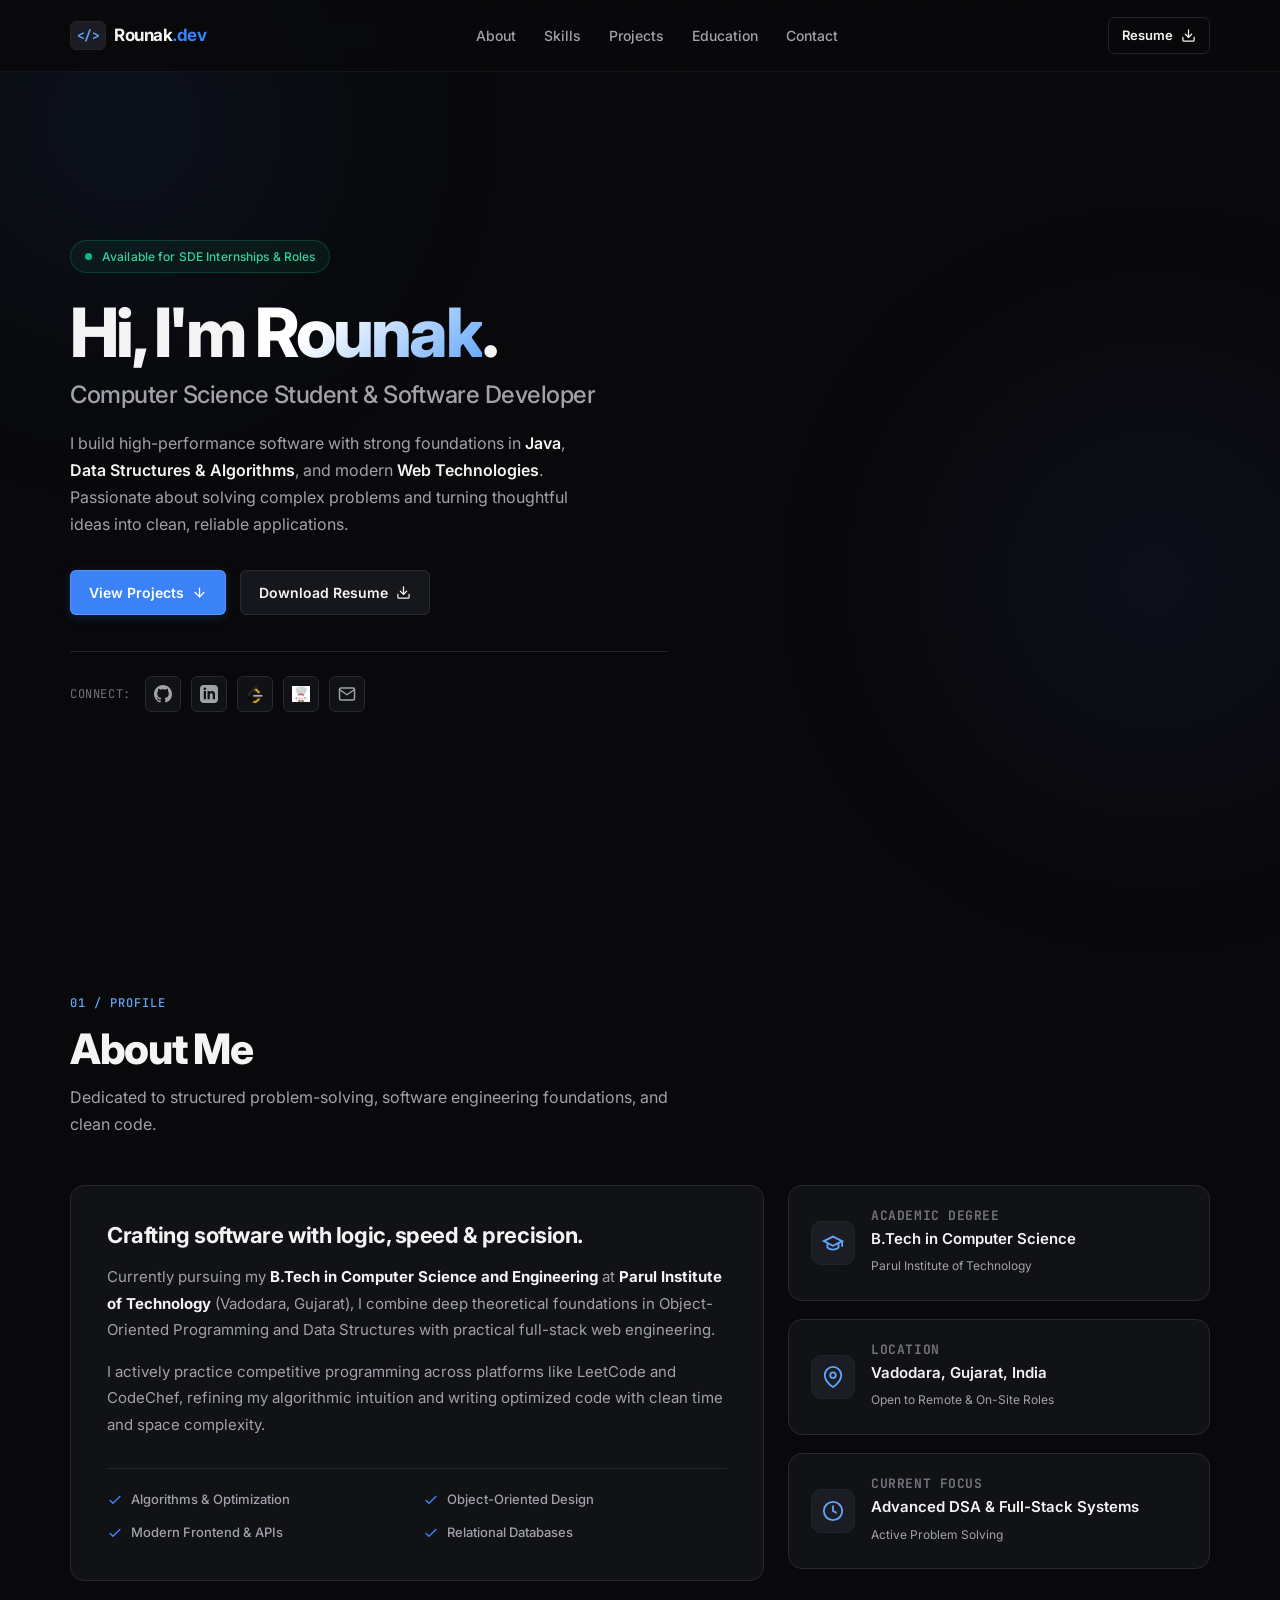
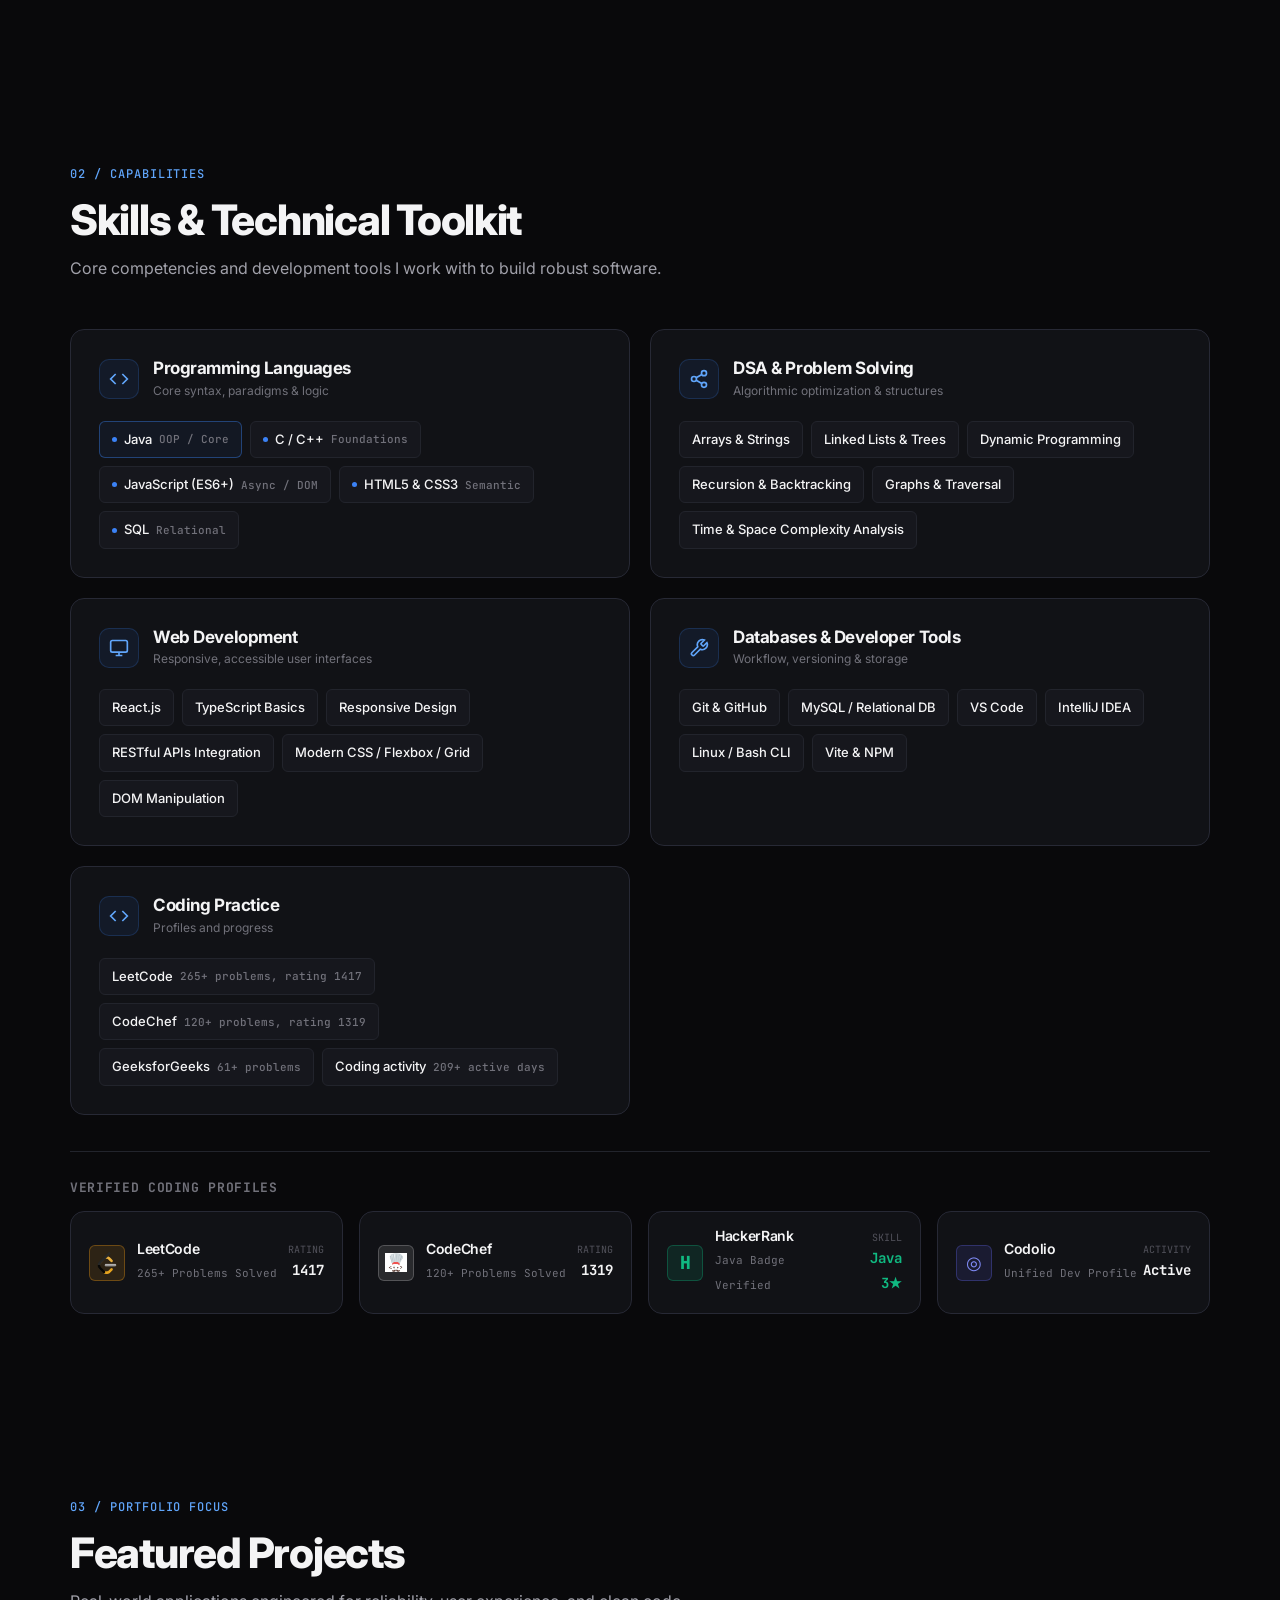
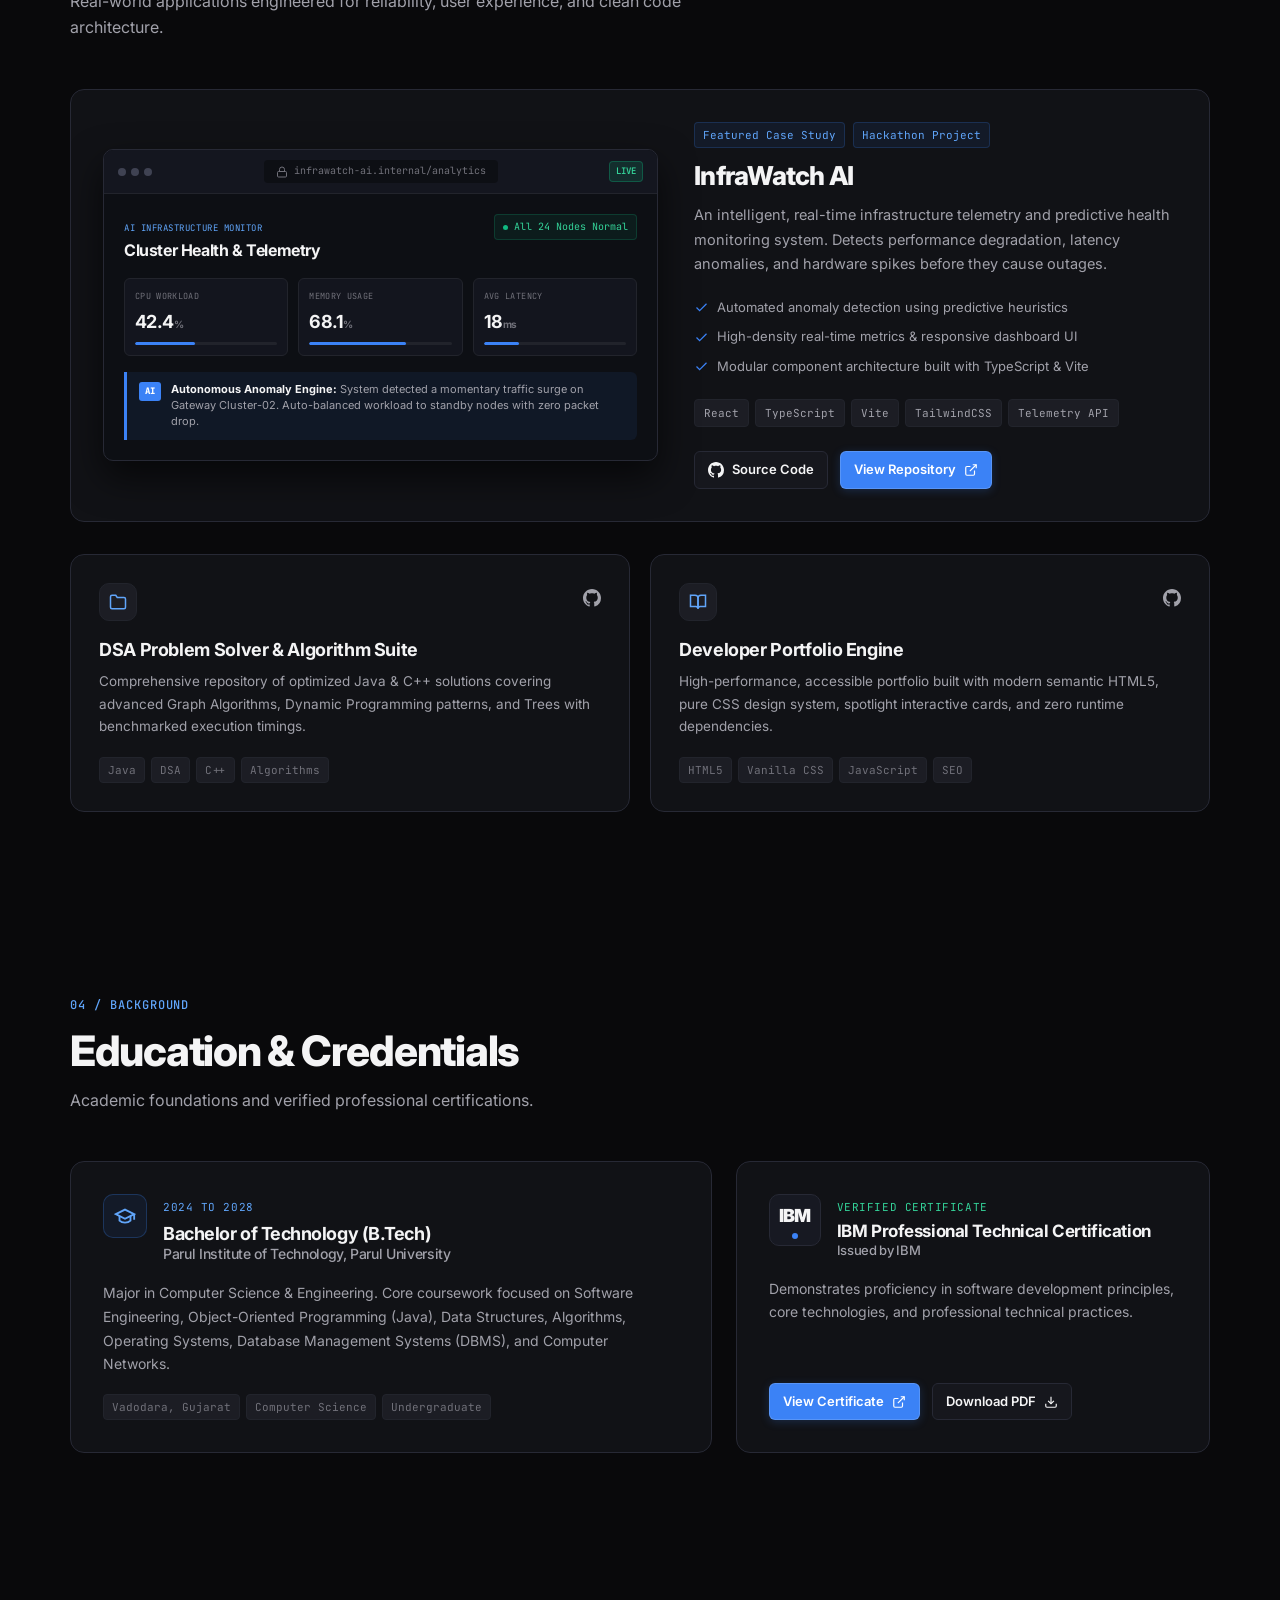
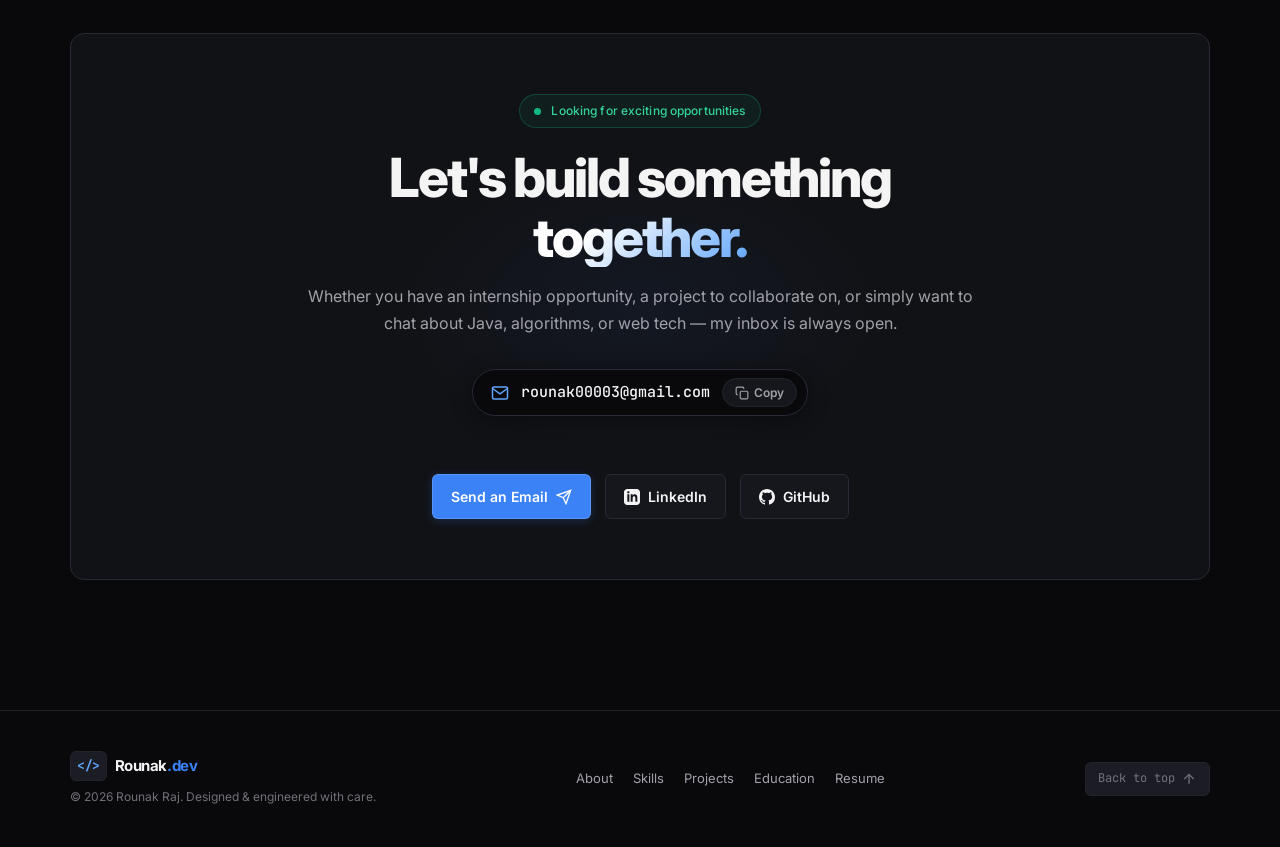
==== commit 0dd07615: "Latest Changes" ====
--- a/index.html
+++ b/index.html
@@ -1,27 +1,34 @@
 <!DOCTYPE html>
 <html lang="en" class="scroll-smooth">
+
 <head>
   <meta charset="UTF-8">
   <meta name="viewport" content="width=device-width, initial-scale=1.0">
   <title>Rounak Raj — Software Developer & CS Student</title>
-  <meta name="description" content="Portfolio of Rounak Raj - Computer Science student, Java developer, and competitive programmer specializing in data structures, algorithms, and modern web development.">
-  <meta name="keywords" content="Rounak Raj, Software Developer, Java, DSA, Web Development, Portfolio, Parul University, LeetCode">
+  <meta name="description"
+    content="Portfolio of Rounak Raj - Computer Science student, Java developer, and competitive programmer specializing in data structures, algorithms, and modern web development.">
+  <meta name="keywords"
+    content="Rounak Raj, Software Developer, Java, DSA, Web Development, Portfolio, Parul University, LeetCode">
   <meta name="author" content="Rounak Raj">
-  
+
   <!-- Open Graph Meta Tags -->
   <meta property="og:title" content="Rounak Raj — Software Developer & CS Student">
-  <meta property="og:description" content="Portfolio of Rounak Raj - Computer Science student, Java developer, and competitive programmer.">
+  <meta property="og:description"
+    content="Portfolio of Rounak Raj - Computer Science student, Java developer, and competitive programmer.">
   <meta property="og:type" content="website">
   <meta property="og:url" content="https://rounak2804.github.io/PORTFOLIO-WEBSITE/">
-  
+
   <!-- Google Fonts: Inter & JetBrains Mono -->
   <link rel="preconnect" href="https://fonts.googleapis.com">
   <link rel="preconnect" href="https://fonts.gstatic.com" crossorigin>
-  <link href="https://fonts.googleapis.com/css2?family=Inter:wght@300;400;500;600;700;800&family=JetBrains+Mono:ital,wght@0,400;0,500;0,600;1,400&display=swap" rel="stylesheet">
-  
+  <link
+    href="https://fonts.googleapis.com/css2?family=Inter:wght@300;400;500;600;700;800&family=JetBrains+Mono:ital,wght@0,400;0,500;0,600;1,400&display=swap"
+    rel="stylesheet">
+
   <!-- Stylesheets -->
   <link rel="stylesheet" href="style.css">
 </head>
+
 <body class="bg-canvas text-primary">
   <!-- Subtle Background Grid & Glows -->
   <div class="bg-grid-pattern" aria-hidden="true"></div>
@@ -40,15 +47,20 @@
         <a href="#about" class="nav-link">About</a>
         <a href="#skills" class="nav-link">Skills</a>
         <a href="#projects" class="nav-link">Projects</a>
-        <a href="#achievements" class="nav-link">Stats</a>
         <a href="#education" class="nav-link">Education</a>
         <a href="#contact" class="nav-link">Contact</a>
       </nav>
 
       <div class="nav-actions">
-        <a href="Rounak_Raj_Professional_Resume.pdf" class="btn btn-outline btn-sm resume-btn" download aria-label="Download Resume">
+        <a href="Rounak_Raj_Professional_Resume.pdf" class="btn btn-outline btn-sm resume-btn" download
+          aria-label="Download Resume">
           <span>Resume</span>
-          <svg class="icon-sm" viewBox="0 0 24 24" fill="none" stroke="currentColor" stroke-width="2" stroke-linecap="round" stroke-linejoin="round"><path d="M21 15v4a2 2 0 0 1-2 2H5a2 2 0 0 1-2-2v-4"/><polyline points="7 10 12 15 17 10"/><line x1="12" y1="15" x2="12" y2="3"/></svg>
+          <svg class="icon-sm" viewBox="0 0 24 24" fill="none" stroke="currentColor" stroke-width="2"
+            stroke-linecap="round" stroke-linejoin="round">
+            <path d="M21 15v4a2 2 0 0 1-2 2H5a2 2 0 0 1-2-2v-4" />
+            <polyline points="7 10 12 15 17 10" />
+            <line x1="12" y1="15" x2="12" y2="3" />
+          </svg>
         </a>
 
         <!-- Mobile Menu Toggle Button -->
@@ -66,12 +78,16 @@
         <a href="#about" class="mobile-nav-link">About</a>
         <a href="#skills" class="mobile-nav-link">Skills</a>
         <a href="#projects" class="mobile-nav-link">Projects</a>
-        <a href="#achievements" class="mobile-nav-link">Stats & Achievements</a>
         <a href="#education" class="mobile-nav-link">Education & Credentials</a>
         <a href="#contact" class="mobile-nav-link">Contact</a>
         <a href="Rounak_Raj_Professional_Resume.pdf" class="btn btn-primary mobile-resume" download>
           <span>Download Resume (PDF)</span>
-          <svg class="icon-sm" viewBox="0 0 24 24" fill="none" stroke="currentColor" stroke-width="2" stroke-linecap="round" stroke-linejoin="round"><path d="M21 15v4a2 2 0 0 1-2 2H5a2 2 0 0 1-2-2v-4"/><polyline points="7 10 12 15 17 10"/><line x1="12" y1="15" x2="12" y2="3"/></svg>
+          <svg class="icon-sm" viewBox="0 0 24 24" fill="none" stroke="currentColor" stroke-width="2"
+            stroke-linecap="round" stroke-linejoin="round">
+            <path d="M21 15v4a2 2 0 0 1-2 2H5a2 2 0 0 1-2-2v-4" />
+            <polyline points="7 10 12 15 17 10" />
+            <line x1="12" y1="15" x2="12" y2="3" />
+          </svg>
         </a>
       </div>
     </div>
@@ -96,18 +112,30 @@
         </h2>
 
         <p class="hero-intro">
-          I build high-performance software with strong foundations in <strong class="text-highlight">Java</strong>, <strong class="text-highlight">Data Structures &amp; Algorithms</strong>, and modern <strong class="text-highlight">Web Technologies</strong>. Passionate about solving complex problems and turning thoughtful ideas into clean, reliable applications.
+          I build high-performance software with strong foundations in <strong class="text-highlight">Java</strong>,
+          <strong class="text-highlight">Data Structures &amp; Algorithms</strong>, and modern <strong
+            class="text-highlight">Web Technologies</strong>. Passionate about solving complex problems and turning
+          thoughtful ideas into clean, reliable applications.
         </p>
 
         <!-- CTA Buttons -->
         <div class="hero-ctas">
           <a href="#projects" class="btn btn-primary">
             <span>View Projects</span>
-            <svg class="icon-sm" viewBox="0 0 24 24" fill="none" stroke="currentColor" stroke-width="2" stroke-linecap="round" stroke-linejoin="round"><line x1="12" y1="5" x2="12" y2="19"/><polyline points="19 12 12 19 5 12"/></svg>
+            <svg class="icon-sm" viewBox="0 0 24 24" fill="none" stroke="currentColor" stroke-width="2"
+              stroke-linecap="round" stroke-linejoin="round">
+              <line x1="12" y1="5" x2="12" y2="19" />
+              <polyline points="19 12 12 19 5 12" />
+            </svg>
           </a>
           <a href="Rounak_Raj_Professional_Resume.pdf" class="btn btn-secondary" download>
             <span>Download Resume</span>
-            <svg class="icon-sm" viewBox="0 0 24 24" fill="none" stroke="currentColor" stroke-width="2" stroke-linecap="round" stroke-linejoin="round"><path d="M21 15v4a2 2 0 0 1-2 2H5a2 2 0 0 1-2-2v-4"/><polyline points="7 10 12 15 17 10"/><line x1="12" y1="15" x2="12" y2="3"/></svg>
+            <svg class="icon-sm" viewBox="0 0 24 24" fill="none" stroke="currentColor" stroke-width="2"
+              stroke-linecap="round" stroke-linejoin="round">
+              <path d="M21 15v4a2 2 0 0 1-2 2H5a2 2 0 0 1-2-2v-4" />
+              <polyline points="7 10 12 15 17 10" />
+              <line x1="12" y1="15" x2="12" y2="3" />
+            </svg>
           </a>
         </div>
 
@@ -115,89 +143,46 @@
         <div class="hero-socials">
           <span class="social-label">Connect:</span>
           <div class="social-links">
-            <a href="https://github.com/Rounak2804" target="_blank" rel="noopener noreferrer" class="social-btn" aria-label="GitHub Profile" title="GitHub">
-              <svg viewBox="0 0 24 24" width="18" height="18" fill="currentColor"><path d="M12 0C5.37 0 0 5.37 0 12c0 5.31 3.435 9.795 8.205 11.385.6.105.825-.255.825-.57 0-.285-.015-1.23-.015-2.235-3.015.555-3.795-.735-4.035-1.41-.135-.345-.72-1.41-1.23-1.695-.42-.225-1.02-.78-.015-.795.945-.015 1.62.87 1.845 1.23 1.08 1.815 2.805 1.305 3.495.99.105-.78.42-1.305.765-1.605-2.67-.3-5.46-1.335-5.46-5.925 0-1.305.465-2.385 1.23-3.225-.12-.3-.54-1.53.12-3.18 0 0 1.005-.315 3.3 1.23.96-.27 1.98-.405 3-.405s2.04.135 3 .405c2.295-1.56 3.3-1.23 3.3-1.23.66 1.65.24 2.88.12 3.18.765.84 1.23 1.905 1.23 3.225 0 4.605-2.805 5.625-5.475 5.925.435.375.81 1.095.81 2.22 0 1.605-.015 2.895-.015 3.3 0 .315.225.69.825.57A12.02 12.02 0 0024 12c0-6.63-5.37-12-12-12z"/></svg>
+            <a href="https://github.com/Rounak2804" target="_blank" rel="noopener noreferrer" class="social-btn"
+              aria-label="GitHub Profile" title="GitHub">
+              <svg viewBox="0 0 24 24" width="18" height="18" fill="currentColor">
+                <path
+                  d="M12 0C5.37 0 0 5.37 0 12c0 5.31 3.435 9.795 8.205 11.385.6.105.825-.255.825-.57 0-.285-.015-1.23-.015-2.235-3.015.555-3.795-.735-4.035-1.41-.135-.345-.72-1.41-1.23-1.695-.42-.225-1.02-.78-.015-.795.945-.015 1.62.87 1.845 1.23 1.08 1.815 2.805 1.305 3.495.99.105-.78.42-1.305.765-1.605-2.67-.3-5.46-1.335-5.46-5.925 0-1.305.465-2.385 1.23-3.225-.12-.3-.54-1.53.12-3.18 0 0 1.005-.315 3.3 1.23.96-.27 1.98-.405 3-.405s2.04.135 3 .405c2.295-1.56 3.3-1.23 3.3-1.23.66 1.65.24 2.88.12 3.18.765.84 1.23 1.905 1.23 3.225 0 4.605-2.805 5.625-5.475 5.925.435.375.81 1.095.81 2.22 0 1.605-.015 2.895-.015 3.3 0 .315.225.69.825.57A12.02 12.02 0 0024 12c0-6.63-5.37-12-12-12z" />
+              </svg>
             </a>
-            <a href="https://www.linkedin.com/in/rounak-raj-75b8b7328" target="_blank" rel="noopener noreferrer" class="social-btn" aria-label="LinkedIn Profile" title="LinkedIn">
-              <svg viewBox="0 0 24 24" width="18" height="18" fill="currentColor"><path d="M19 0h-14c-2.761 0-5 2.239-5 5v14c0 2.761 2.239 5 5 5h14c2.762 0 5-2.239 5-5v-14c0-2.761-2.238-5-5-5zm-11 19h-3v-11h3v11zm-1.5-12.268c-.966 0-1.75-.79-1.75-1.764s.784-1.764 1.75-1.764 1.75.79 1.75 1.764-.783 1.764-1.75 1.764zm13.5 12.268h-3v-5.604c0-3.368-4-3.113-4 0v5.604h-3v-11h3v1.765c1.396-2.586 7-2.777 7 2.476v6.759z"/></svg>
+            <a href="https://www.linkedin.com/in/rounak-raj-75b8b7328" target="_blank" rel="noopener noreferrer"
+              class="social-btn" aria-label="LinkedIn Profile" title="LinkedIn">
+              <svg viewBox="0 0 24 24" width="18" height="18" fill="currentColor">
+                <path
+                  d="M19 0h-14c-2.761 0-5 2.239-5 5v14c0 2.761 2.239 5 5 5h14c2.762 0 5-2.239 5-5v-14c0-2.761-2.238-5-5-5zm-11 19h-3v-11h3v11zm-1.5-12.268c-.966 0-1.75-.79-1.75-1.764s.784-1.764 1.75-1.764 1.75.79 1.75 1.764-.783 1.764-1.75 1.764zm13.5 12.268h-3v-5.604c0-3.368-4-3.113-4 0v5.604h-3v-11h3v1.765c1.396-2.586 7-2.777 7 2.476v6.759z" />
+              </svg>
             </a>
-            <a href="https://leetcode.com/u/Rounak2802/" target="_blank" rel="noopener noreferrer" class="social-btn" aria-label="LeetCode Profile" title="LeetCode (265+ Solved)">
-              <img src="leetcode-icon.png" alt="LeetCode" class="social-icon-img" onerror="this.style.display='none'; this.nextElementSibling.style.display='inline';">
-              <span style="display:none; font-weight:700; font-family:var(--font-mono); font-size:12px; color:#ffa116;">LC</span>
+            <a href="https://leetcode.com/u/Rounak2802/" target="_blank" rel="noopener noreferrer" class="social-btn"
+              aria-label="LeetCode Profile" title="LeetCode (265+ Solved)">
+              <img src="leetcode-icon.png" alt="LeetCode" class="social-icon-img"
+                onerror="this.style.display='none'; this.nextElementSibling.style.display='inline';">
+              <span
+                style="display:none; font-weight:700; font-family:var(--font-mono); font-size:12px; color:#ffa116;">LC</span>
             </a>
-            <a href="https://www.codechef.com/users/rounak2802" target="_blank" rel="noopener noreferrer" class="social-btn" aria-label="CodeChef Profile" title="CodeChef (120+ Solved)">
-              <img src="codechef-icon.png" alt="CodeChef" class="social-icon-img" onerror="this.style.display='none'; this.nextElementSibling.style.display='inline';">
-              <span style="display:none; font-weight:700; font-family:var(--font-mono); font-size:12px; color:#ffffff;">CC</span>
+            <a href="https://www.codechef.com/users/rounak2802" target="_blank" rel="noopener noreferrer"
+              class="social-btn" aria-label="CodeChef Profile" title="CodeChef (120+ Solved)">
+              <img src="codechef-icon.png" alt="CodeChef" class="social-icon-img"
+                onerror="this.style.display='none'; this.nextElementSibling.style.display='inline';">
+              <span
+                style="display:none; font-weight:700; font-family:var(--font-mono); font-size:12px; color:#ffffff;">CC</span>
             </a>
-            <a href="mailto:rounak00003@gmail.com" class="social-btn" aria-label="Email Rounak" title="Email: rounak00003@gmail.com">
-              <svg viewBox="0 0 24 24" width="18" height="18" fill="none" stroke="currentColor" stroke-width="2" stroke-linecap="round" stroke-linejoin="round"><path d="M4 4h16c1.1 0 2 .9 2 2v12c0 1.1-.9 2-2 2H4c-1.1 0-2-.9-2-2V6c0-1.1.9-2 2-2z"/><polyline points="22,6 12,13 2,6"/></svg>
+            <a href="mailto:rounak00003@gmail.com" class="social-btn" aria-label="Email Rounak"
+              title="Email: rounak00003@gmail.com">
+              <svg viewBox="0 0 24 24" width="18" height="18" fill="none" stroke="currentColor" stroke-width="2"
+                stroke-linecap="round" stroke-linejoin="round">
+                <path d="M4 4h16c1.1 0 2 .9 2 2v12c0 1.1-.9 2-2 2H4c-1.1 0-2-.9-2-2V6c0-1.1.9-2 2-2z" />
+                <polyline points="22,6 12,13 2,6" />
+              </svg>
             </a>
           </div>
         </div>
       </div>
 
-      <!-- Interactive Code/Terminal Graphic (Right Side) -->
-      <div class="hero-visual reveal delay-1">
-        <div class="terminal-card spotlight-card">
-          <!-- Terminal Header with Tabs -->
-          <div class="terminal-header">
-            <div class="terminal-dots">
-              <span class="dot dot-red"></span>
-              <span class="dot dot-yellow"></span>
-              <span class="dot dot-green"></span>
-            </div>
-            <div class="terminal-tabs">
-              <button class="tab-btn active" data-tab="java" id="tab-btn-java">Developer.java</button>
-              <button class="tab-btn" data-tab="ts" id="tab-btn-ts">skills.config.ts</button>
-            </div>
-            <span class="terminal-badge">UTF-8</span>
-          </div>
-
-          <!-- Code Tab 1: Java -->
-          <div class="code-body active" id="tab-java">
-            <pre><code><span class="c-keyword">public class</span> <span class="c-class">SoftwareEngineer</span> {
-  <span class="c-keyword">private final</span> String name = <span class="c-string">"Rounak Raj"</span>;
-  <span class="c-keyword">private final</span> String focus = <span class="c-string">"DSA &amp; Web Systems"</span>;
-  <span class="c-keyword">private</span> <span class="c-type">boolean</span> readyToInnovate = <span class="c-boolean">true</span>;
-
-  <span class="c-keyword">public void</span> <span class="c-func">solveProblem</span>(<span class="c-type">Problem</span> problem) {
-    <span class="c-comment">// 265+ LeetCode &amp; 120+ CodeChef solved</span>
-    <span class="c-type">Algorithm</span> optimal = <span class="c-keyword">new</span> <span class="c-type">Algorithm</span>(problem);
-    optimal.<span class="c-func">optimizeTimeComplexity</span>(<span class="c-string">"O(N log N)"</span>);
-    optimal.<span class="c-func">deploy</span>();
-  }
-}</code></pre>
-          </div>
-
-          <!-- Code Tab 2: TypeScript -->
-          <div class="code-body" id="tab-ts">
-            <pre><code><span class="c-keyword">export const</span> developer: <span class="c-type">DeveloperProfile</span> = {
-  name: <span class="c-string">'Rounak Raj'</span>,
-  institution: <span class="c-string">'Parul Institute of Technology'</span>,
-  stack: [<span class="c-string">'Java'</span>, <span class="c-string">'DSA'</span>, <span class="c-string">'React'</span>, <span class="c-string">'TypeScript'</span>, <span class="c-string">'SQL'</span>],
-  status: <span class="c-string">'Open for Internships'</span>,
-  craft: <span class="c-func">()</span> =&gt; {
-    <span class="c-keyword">return</span> <span class="c-string">'Building scalable digital solutions'</span>;
-  }
-};</code></pre>
-          </div>
-
-          <!-- Terminal Footer Status Bar -->
-          <div class="terminal-footer">
-            <div class="terminal-status">
-              <span class="status-indicator"></span>
-              <span>main*</span>
-            </div>
-            <div class="terminal-metrics">
-              <span>Java 21</span>
-              <span>•</span>
-              <span>UTF-8</span>
-              <span>•</span>
-              <span>Spaces: 2</span>
-            </div>
-          </div>
-        </div>
-      </div>
     </section>
 
     <!-- ABOUT SECTION -->
@@ -205,7 +190,8 @@
       <div class="section-header reveal">
         <span class="section-tag">01 / Profile</span>
         <h2 class="section-title">About Me</h2>
-        <p class="section-subtitle">Dedicated to structured problem-solving, software engineering foundations, and clean code.</p>
+        <p class="section-subtitle">Dedicated to structured problem-solving, software engineering foundations, and clean
+          code.</p>
       </div>
 
       <div class="about-grid">
@@ -214,27 +200,38 @@
           <div class="card-glow"></div>
           <h3>Crafting software with logic, speed &amp; precision.</h3>
           <p>
-            Currently pursuing my <strong>B.Tech in Computer Science and Engineering</strong> at <strong>Parul Institute of Technology</strong> (Vadodara, Gujarat), I combine deep theoretical foundations in Object-Oriented Programming and Data Structures with practical full-stack web engineering.
+            Currently pursuing my <strong>B.Tech in Computer Science and Engineering</strong> at <strong>Parul Institute
+              of Technology</strong> (Vadodara, Gujarat), I combine deep theoretical foundations in Object-Oriented
+            Programming and Data Structures with practical full-stack web engineering.
           </p>
           <p>
-            I actively practice competitive programming across platforms like LeetCode and CodeChef, refining my algorithmic intuition and writing optimized code with clean time and space complexity.
+            I actively practice competitive programming across platforms like LeetCode and CodeChef, refining my
+            algorithmic intuition and writing optimized code with clean time and space complexity.
           </p>
 
           <div class="bio-highlights">
             <div class="bio-pill">
-              <svg class="pill-icon" viewBox="0 0 24 24" fill="none" stroke="currentColor" stroke-width="2"><polyline points="20 6 9 17 4 12"/></svg>
+              <svg class="pill-icon" viewBox="0 0 24 24" fill="none" stroke="currentColor" stroke-width="2">
+                <polyline points="20 6 9 17 4 12" />
+              </svg>
               <span>Algorithms &amp; Optimization</span>
             </div>
             <div class="bio-pill">
-              <svg class="pill-icon" viewBox="0 0 24 24" fill="none" stroke="currentColor" stroke-width="2"><polyline points="20 6 9 17 4 12"/></svg>
+              <svg class="pill-icon" viewBox="0 0 24 24" fill="none" stroke="currentColor" stroke-width="2">
+                <polyline points="20 6 9 17 4 12" />
+              </svg>
               <span>Object-Oriented Design</span>
             </div>
             <div class="bio-pill">
-              <svg class="pill-icon" viewBox="0 0 24 24" fill="none" stroke="currentColor" stroke-width="2"><polyline points="20 6 9 17 4 12"/></svg>
+              <svg class="pill-icon" viewBox="0 0 24 24" fill="none" stroke="currentColor" stroke-width="2">
+                <polyline points="20 6 9 17 4 12" />
+              </svg>
               <span>Modern Frontend &amp; APIs</span>
             </div>
             <div class="bio-pill">
-              <svg class="pill-icon" viewBox="0 0 24 24" fill="none" stroke="currentColor" stroke-width="2"><polyline points="20 6 9 17 4 12"/></svg>
+              <svg class="pill-icon" viewBox="0 0 24 24" fill="none" stroke="currentColor" stroke-width="2">
+                <polyline points="20 6 9 17 4 12" />
+              </svg>
               <span>Relational Databases</span>
             </div>
           </div>
@@ -244,7 +241,10 @@
         <div class="about-sidebar">
           <div class="info-card spotlight-card reveal delay-1">
             <div class="info-icon">
-              <svg viewBox="0 0 24 24" fill="none" stroke="currentColor" stroke-width="2"><path d="M22 10v6M2 10l10-5 10 5-10 5z"/><path d="M6 12v5c3 3 9 3 12 0v-5"/></svg>
+              <svg viewBox="0 0 24 24" fill="none" stroke="currentColor" stroke-width="2">
+                <path d="M22 10v6M2 10l10-5 10 5-10 5z" />
+                <path d="M6 12v5c3 3 9 3 12 0v-5" />
+              </svg>
             </div>
             <div>
               <h4>Academic Degree</h4>
@@ -255,7 +255,10 @@
 
           <div class="info-card spotlight-card reveal delay-1">
             <div class="info-icon">
-              <svg viewBox="0 0 24 24" fill="none" stroke="currentColor" stroke-width="2"><path d="M21 10c0 7-9 13-9 13s-9-6-9-13a9 9 0 0 1 18 0z"/><circle cx="12" cy="10" r="3"/></svg>
+              <svg viewBox="0 0 24 24" fill="none" stroke="currentColor" stroke-width="2">
+                <path d="M21 10c0 7-9 13-9 13s-9-6-9-13a9 9 0 0 1 18 0z" />
+                <circle cx="12" cy="10" r="3" />
+              </svg>
             </div>
             <div>
               <h4>Location</h4>
@@ -266,7 +269,10 @@
 
           <div class="info-card spotlight-card reveal delay-1">
             <div class="info-icon">
-              <svg viewBox="0 0 24 24" fill="none" stroke="currentColor" stroke-width="2"><circle cx="12" cy="12" r="10"/><polyline points="12 6 12 12 16 14"/></svg>
+              <svg viewBox="0 0 24 24" fill="none" stroke="currentColor" stroke-width="2">
+                <circle cx="12" cy="12" r="10" />
+                <polyline points="12 6 12 12 16 14" />
+              </svg>
             </div>
             <div>
               <h4>Current Focus</h4>
@@ -291,7 +297,10 @@
         <div class="skill-category-card spotlight-card reveal">
           <div class="category-header">
             <div class="category-icon">
-              <svg viewBox="0 0 24 24" fill="none" stroke="currentColor" stroke-width="2"><polyline points="16 18 22 12 16 6"/><polyline points="8 6 2 12 8 18"/></svg>
+              <svg viewBox="0 0 24 24" fill="none" stroke="currentColor" stroke-width="2">
+                <polyline points="16 18 22 12 16 6" />
+                <polyline points="8 6 2 12 8 18" />
+              </svg>
             </div>
             <div>
               <h3>Programming Languages</h3>
@@ -331,7 +340,13 @@
         <div class="skill-category-card spotlight-card reveal">
           <div class="category-header">
             <div class="category-icon">
-              <svg viewBox="0 0 24 24" fill="none" stroke="currentColor" stroke-width="2"><circle cx="18" cy="5" r="3"/><circle cx="6" cy="12" r="3"/><circle cx="18" cy="19" r="3"/><line x1="8.59" y1="13.51" x2="15.42" y2="17.49"/><line x1="15.41" y1="6.51" x2="8.59" y2="10.49"/></svg>
+              <svg viewBox="0 0 24 24" fill="none" stroke="currentColor" stroke-width="2">
+                <circle cx="18" cy="5" r="3" />
+                <circle cx="6" cy="12" r="3" />
+                <circle cx="18" cy="19" r="3" />
+                <line x1="8.59" y1="13.51" x2="15.42" y2="17.49" />
+                <line x1="15.41" y1="6.51" x2="8.59" y2="10.49" />
+              </svg>
             </div>
             <div>
               <h3>DSA &amp; Problem Solving</h3>
@@ -364,7 +379,11 @@
         <div class="skill-category-card spotlight-card reveal">
           <div class="category-header">
             <div class="category-icon">
-              <svg viewBox="0 0 24 24" fill="none" stroke="currentColor" stroke-width="2"><rect x="2" y="3" width="20" height="14" rx="2" ry="2"/><line x1="8" y1="21" x2="16" y2="21"/><line x1="12" y1="17" x2="12" y2="21"/></svg>
+              <svg viewBox="0 0 24 24" fill="none" stroke="currentColor" stroke-width="2">
+                <rect x="2" y="3" width="20" height="14" rx="2" ry="2" />
+                <line x1="8" y1="21" x2="16" y2="21" />
+                <line x1="12" y1="17" x2="12" y2="21" />
+              </svg>
             </div>
             <div>
               <h3>Web Development</h3>
@@ -397,7 +416,10 @@
         <div class="skill-category-card spotlight-card reveal">
           <div class="category-header">
             <div class="category-icon">
-              <svg viewBox="0 0 24 24" fill="none" stroke="currentColor" stroke-width="2"><path d="M14.7 6.3a1 1 0 0 0 0 1.4l1.6 1.6a1 1 0 0 0 1.4 0l3.77-3.77a6 6 0 0 1-7.94 7.94l-6.91 6.91a2.12 2.12 0 0 1-3-3l6.91-6.91a6 6 0 0 1 7.94-7.94l-3.76 3.76z"/></svg>
+              <svg viewBox="0 0 24 24" fill="none" stroke="currentColor" stroke-width="2">
+                <path
+                  d="M14.7 6.3a1 1 0 0 0 0 1.4l1.6 1.6a1 1 0 0 0 1.4 0l3.77-3.77a6 6 0 0 1-7.94 7.94l-6.91 6.91a2.12 2.12 0 0 1-3-3l6.91-6.91a6 6 0 0 1 7.94-7.94l-3.76 3.76z" />
+              </svg>
             </div>
             <div>
               <h3>Databases &amp; Developer Tools</h3>
@@ -422,6 +444,40 @@
             </div>
             <div class="skill-badge">
               <span class="badge-name">Vite &amp; NPM</span>
+            </div>
+          </div>
+        </div>
+
+        <!-- Category 5: Coding Practice -->
+        <div class="skill-category-card spotlight-card reveal">
+          <div class="category-header">
+            <div class="category-icon">
+              <svg viewBox="0 0 24 24" fill="none" stroke="currentColor" stroke-width="2">
+                <polyline points="16 18 22 12 16 6" />
+                <polyline points="8 6 2 12 8 18" />
+              </svg>
+            </div>
+            <div>
+              <h3>Coding Practice</h3>
+              <p>Profiles and progress</p>
+            </div>
+          </div>
+          <div class="skill-badges">
+            <div class="skill-badge">
+              <span class="badge-name">LeetCode</span>
+              <span class="badge-sub">265+ problems, rating 1417</span>
+            </div>
+            <div class="skill-badge">
+              <span class="badge-name">CodeChef</span>
+              <span class="badge-sub">120+ problems, rating 1319</span>
+            </div>
+            <div class="skill-badge">
+              <span class="badge-name">GeeksforGeeks</span>
+              <span class="badge-sub">61+ problems</span>
+            </div>
+            <div class="skill-badge">
+              <span class="badge-name">Coding activity</span>
+              <span class="badge-sub">209+ active days</span>
             </div>
           </div>
         </div>
@@ -431,7 +487,8 @@
       <div class="coding-profiles-strip reveal">
         <h4 class="profiles-strip-title">Verified Coding Profiles</h4>
         <div class="profiles-grid">
-          <a href="https://leetcode.com/u/Rounak2802/" target="_blank" rel="noopener noreferrer" class="profile-card spotlight-card" aria-label="LeetCode Profile">
+          <a href="https://leetcode.com/u/Rounak2802/" target="_blank" rel="noopener noreferrer"
+            class="profile-card spotlight-card" aria-label="LeetCode Profile">
             <div class="profile-card-left">
               <div class="platform-icon leetcode-bg">
                 <img src="leetcode-icon.png" alt="LeetCode" class="icon-img" onerror="this.innerHTML='LC'">
@@ -447,7 +504,8 @@
             </div>
           </a>
 
-          <a href="https://www.codechef.com/users/rounak2802" target="_blank" rel="noopener noreferrer" class="profile-card spotlight-card" aria-label="CodeChef Profile">
+          <a href="https://www.codechef.com/users/rounak2802" target="_blank" rel="noopener noreferrer"
+            class="profile-card spotlight-card" aria-label="CodeChef Profile">
             <div class="profile-card-left">
               <div class="platform-icon codechef-bg">
                 <img src="codechef-icon.png" alt="CodeChef" class="icon-img" onerror="this.innerHTML='CC'">
@@ -463,7 +521,8 @@
             </div>
           </a>
 
-          <a href="https://www.hackerrank.com/profile/Rounak2802" target="_blank" rel="noopener noreferrer" class="profile-card spotlight-card" aria-label="HackerRank Profile">
+          <a href="https://www.hackerrank.com/profile/Rounak2802" target="_blank" rel="noopener noreferrer"
+            class="profile-card spotlight-card" aria-label="HackerRank Profile">
             <div class="profile-card-left">
               <div class="platform-icon hackerrank-bg">
                 <span class="hr-letter">H</span>
@@ -479,7 +538,8 @@
             </div>
           </a>
 
-          <a href="https://codolio.com/profile/Rounak2802" target="_blank" rel="noopener noreferrer" class="profile-card spotlight-card" aria-label="Codolio Profile">
+          <a href="https://codolio.com/profile/Rounak2802" target="_blank" rel="noopener noreferrer"
+            class="profile-card spotlight-card" aria-label="Codolio Profile">
             <div class="profile-card-left">
               <div class="platform-icon codolio-bg">
                 <span class="codolio-symbol">◎</span>
@@ -503,7 +563,8 @@
       <div class="section-header reveal">
         <span class="section-tag">03 / Portfolio Focus</span>
         <h2 class="section-title">Featured Projects</h2>
-        <p class="section-subtitle">Real-world applications engineered for reliability, user experience, and clean code architecture.</p>
+        <p class="section-subtitle">Real-world applications engineered for reliability, user experience, and clean code
+          architecture.</p>
       </div>
 
       <div class="projects-container">
@@ -517,7 +578,10 @@
                   <span></span><span></span><span></span>
                 </div>
                 <div class="mock-address-bar">
-                  <svg viewBox="0 0 24 24" width="12" height="12" fill="none" stroke="currentColor" stroke-width="2"><rect x="3" y="11" width="18" height="11" rx="2" ry="2"/><path d="M7 11V7a5 5 0 0 1 10 0v4"/></svg>
+                  <svg viewBox="0 0 24 24" width="12" height="12" fill="none" stroke="currentColor" stroke-width="2">
+                    <rect x="3" y="11" width="18" height="11" rx="2" ry="2" />
+                    <path d="M7 11V7a5 5 0 0 1 10 0v4" />
+                  </svg>
                   <span>infrawatch-ai.internal/analytics</span>
                 </div>
                 <div class="mock-badge">LIVE</div>
@@ -539,19 +603,25 @@
                   <div class="mock-metric-tile">
                     <span class="tile-title">CPU WORKLOAD</span>
                     <div class="tile-val">42.4<small>%</small></div>
-                    <div class="tile-bar"><div class="bar-fill" style="width: 42%;"></div></div>
+                    <div class="tile-bar">
+                      <div class="bar-fill" style="width: 42%;"></div>
+                    </div>
                   </div>
 
                   <div class="mock-metric-tile">
                     <span class="tile-title">MEMORY USAGE</span>
                     <div class="tile-val">68.1<small>%</small></div>
-                    <div class="tile-bar"><div class="bar-fill" style="width: 68%;"></div></div>
+                    <div class="tile-bar">
+                      <div class="bar-fill" style="width: 68%;"></div>
+                    </div>
                   </div>
 
                   <div class="mock-metric-tile">
                     <span class="tile-title">AVG LATENCY</span>
                     <div class="tile-val">18<small>ms</small></div>
-                    <div class="tile-bar"><div class="bar-fill" style="width: 25%;"></div></div>
+                    <div class="tile-bar">
+                      <div class="bar-fill" style="width: 25%;"></div>
+                    </div>
                   </div>
                 </div>
 
@@ -559,7 +629,8 @@
                 <div class="mock-ai-banner">
                   <div class="ai-chip">AI</div>
                   <div class="ai-text">
-                    <strong>Autonomous Anomaly Engine:</strong> System detected a momentary traffic surge on Gateway Cluster-02. Auto-balanced workload to standby nodes with zero packet drop.
+                    <strong>Autonomous Anomaly Engine:</strong> System detected a momentary traffic surge on Gateway
+                    Cluster-02. Auto-balanced workload to standby nodes with zero packet drop.
                   </div>
                 </div>
               </div>
@@ -574,20 +645,27 @@
 
             <h3 class="project-name">InfraWatch AI</h3>
             <p class="project-summary">
-              An intelligent, real-time infrastructure telemetry and predictive health monitoring system. Detects performance degradation, latency anomalies, and hardware spikes before they cause outages.
+              An intelligent, real-time infrastructure telemetry and predictive health monitoring system. Detects
+              performance degradation, latency anomalies, and hardware spikes before they cause outages.
             </p>
 
             <div class="project-features-list">
               <div class="feature-item">
-                <svg viewBox="0 0 24 24" class="check-icon" fill="none" stroke="currentColor" stroke-width="2"><polyline points="20 6 9 17 4 12"/></svg>
+                <svg viewBox="0 0 24 24" class="check-icon" fill="none" stroke="currentColor" stroke-width="2">
+                  <polyline points="20 6 9 17 4 12" />
+                </svg>
                 <span>Automated anomaly detection using predictive heuristics</span>
               </div>
               <div class="feature-item">
-                <svg viewBox="0 0 24 24" class="check-icon" fill="none" stroke="currentColor" stroke-width="2"><polyline points="20 6 9 17 4 12"/></svg>
+                <svg viewBox="0 0 24 24" class="check-icon" fill="none" stroke="currentColor" stroke-width="2">
+                  <polyline points="20 6 9 17 4 12" />
+                </svg>
                 <span>High-density real-time metrics &amp; responsive dashboard UI</span>
               </div>
               <div class="feature-item">
-                <svg viewBox="0 0 24 24" class="check-icon" fill="none" stroke="currentColor" stroke-width="2"><polyline points="20 6 9 17 4 12"/></svg>
+                <svg viewBox="0 0 24 24" class="check-icon" fill="none" stroke="currentColor" stroke-width="2">
+                  <polyline points="20 6 9 17 4 12" />
+                </svg>
                 <span>Modular component architecture built with TypeScript &amp; Vite</span>
               </div>
             </div>
@@ -601,13 +679,22 @@
             </div>
 
             <div class="project-actions">
-              <a href="https://github.com/Rounak2804" target="_blank" rel="noopener noreferrer" class="btn btn-secondary btn-sm">
-                <svg viewBox="0 0 24 24" width="16" height="16" fill="currentColor"><path d="M12 0C5.37 0 0 5.37 0 12c0 5.31 3.435 9.795 8.205 11.385.6.105.825-.255.825-.57 0-.285-.015-1.23-.015-2.235-3.015.555-3.795-.735-4.035-1.41-.135-.345-.72-1.41-1.23-1.695-.42-.225-1.02-.78-.015-.795.945-.015 1.62.87 1.845 1.23 1.08 1.815 2.805 1.305 3.495.99.105-.78.42-1.305.765-1.605-2.67-.3-5.46-1.335-5.46-5.925 0-1.305.465-2.385 1.23-3.225-.12-.3-.54-1.53.12-3.18 0 0 1.005-.315 3.3 1.23.96-.27 1.98-.405 3-.405s2.04.135 3 .405c2.295-1.56 3.3-1.23 3.3-1.23.66 1.65.24 2.88.12 3.18.765.84 1.23 1.905 1.23 3.225 0 4.605-2.805 5.625-5.475 5.925.435.375.81 1.095.81 2.22 0 1.605-.015 2.895-.015 3.3 0 .315.225.69.825.57A12.02 12.02 0 0024 12c0-6.63-5.37-12-12-12z"/></svg>
+              <a href="https://github.com/Rounak2804" target="_blank" rel="noopener noreferrer"
+                class="btn btn-secondary btn-sm">
+                <svg viewBox="0 0 24 24" width="16" height="16" fill="currentColor">
+                  <path
+                    d="M12 0C5.37 0 0 5.37 0 12c0 5.31 3.435 9.795 8.205 11.385.6.105.825-.255.825-.57 0-.285-.015-1.23-.015-2.235-3.015.555-3.795-.735-4.035-1.41-.135-.345-.72-1.41-1.23-1.695-.42-.225-1.02-.78-.015-.795.945-.015 1.62.87 1.845 1.23 1.08 1.815 2.805 1.305 3.495.99.105-.78.42-1.305.765-1.605-2.67-.3-5.46-1.335-5.46-5.925 0-1.305.465-2.385 1.23-3.225-.12-.3-.54-1.53.12-3.18 0 0 1.005-.315 3.3 1.23.96-.27 1.98-.405 3-.405s2.04.135 3 .405c2.295-1.56 3.3-1.23 3.3-1.23.66 1.65.24 2.88.12 3.18.765.84 1.23 1.905 1.23 3.225 0 4.605-2.805 5.625-5.475 5.925.435.375.81 1.095.81 2.22 0 1.605-.015 2.895-.015 3.3 0 .315.225.69.825.57A12.02 12.02 0 0024 12c0-6.63-5.37-12-12-12z" />
+                </svg>
                 <span>Source Code</span>
               </a>
-              <a href="https://github.com/Rounak2804" target="_blank" rel="noopener noreferrer" class="btn btn-primary btn-sm">
+              <a href="https://github.com/Rounak2804" target="_blank" rel="noopener noreferrer"
+                class="btn btn-primary btn-sm">
                 <span>View Repository</span>
-                <svg viewBox="0 0 24 24" width="14" height="14" fill="none" stroke="currentColor" stroke-width="2"><path d="M18 13v6a2 2 0 0 1-2 2H5a2 2 0 0 1-2-2V8a2 2 0 0 1 2-2h6"/><polyline points="15 3 21 3 21 9"/><line x1="10" y1="14" x2="21" y2="3"/></svg>
+                <svg viewBox="0 0 24 24" width="14" height="14" fill="none" stroke="currentColor" stroke-width="2">
+                  <path d="M18 13v6a2 2 0 0 1-2 2H5a2 2 0 0 1-2-2V8a2 2 0 0 1 2-2h6" />
+                  <polyline points="15 3 21 3 21 9" />
+                  <line x1="10" y1="14" x2="21" y2="3" />
+                </svg>
               </a>
             </div>
           </div>
@@ -619,17 +706,24 @@
           <article class="project-sub-card spotlight-card reveal">
             <div class="sub-card-top">
               <div class="folder-icon">
-                <svg viewBox="0 0 24 24" fill="none" stroke="currentColor" stroke-width="2"><path d="M22 19a2 2 0 0 1-2 2H4a2 2 0 0 1-2-2V5a2 2 0 0 1 2-2h5l2 3h9a2 2 0 0 1 2 2z"/></svg>
+                <svg viewBox="0 0 24 24" fill="none" stroke="currentColor" stroke-width="2">
+                  <path d="M22 19a2 2 0 0 1-2 2H4a2 2 0 0 1-2-2V5a2 2 0 0 1 2-2h5l2 3h9a2 2 0 0 1 2 2z" />
+                </svg>
               </div>
               <div class="sub-card-links">
-                <a href="https://github.com/Rounak2804" target="_blank" rel="noopener noreferrer" aria-label="GitHub Repository">
-                  <svg viewBox="0 0 24 24" width="18" height="18" fill="currentColor"><path d="M12 0C5.37 0 0 5.37 0 12c0 5.31 3.435 9.795 8.205 11.385.6.105.825-.255.825-.57 0-.285-.015-1.23-.015-2.235-3.015.555-3.795-.735-4.035-1.41-.135-.345-.72-1.41-1.23-1.695-.42-.225-1.02-.78-.015-.795.945-.015 1.62.87 1.845 1.23 1.08 1.815 2.805 1.305 3.495.99.105-.78.42-1.305.765-1.605-2.67-.3-5.46-1.335-5.46-5.925 0-1.305.465-2.385 1.23-3.225-.12-.3-.54-1.53.12-3.18 0 0 1.005-.315 3.3 1.23.96-.27 1.98-.405 3-.405s2.04.135 3 .405c2.295-1.56 3.3-1.23 3.3-1.23.66 1.65.24 2.88.12 3.18.765.84 1.23 1.905 1.23 3.225 0 4.605-2.805 5.625-5.475 5.925.435.375.81 1.095.81 2.22 0 1.605-.015 2.895-.015 3.3 0 .315.225.69.825.57A12.02 12.02 0 0024 12c0-6.63-5.37-12-12-12z"/></svg>
+                <a href="https://github.com/Rounak2804" target="_blank" rel="noopener noreferrer"
+                  aria-label="GitHub Repository">
+                  <svg viewBox="0 0 24 24" width="18" height="18" fill="currentColor">
+                    <path
+                      d="M12 0C5.37 0 0 5.37 0 12c0 5.31 3.435 9.795 8.205 11.385.6.105.825-.255.825-.57 0-.285-.015-1.23-.015-2.235-3.015.555-3.795-.735-4.035-1.41-.135-.345-.72-1.41-1.23-1.695-.42-.225-1.02-.78-.015-.795.945-.015 1.62.87 1.845 1.23 1.08 1.815 2.805 1.305 3.495.99.105-.78.42-1.305.765-1.605-2.67-.3-5.46-1.335-5.46-5.925 0-1.305.465-2.385 1.23-3.225-.12-.3-.54-1.53.12-3.18 0 0 1.005-.315 3.3 1.23.96-.27 1.98-.405 3-.405s2.04.135 3 .405c2.295-1.56 3.3-1.23 3.3-1.23.66 1.65.24 2.88.12 3.18.765.84 1.23 1.905 1.23 3.225 0 4.605-2.805 5.625-5.475 5.925.435.375.81 1.095.81 2.22 0 1.605-.015 2.895-.015 3.3 0 .315.225.69.825.57A12.02 12.02 0 0024 12c0-6.63-5.37-12-12-12z" />
+                  </svg>
                 </a>
               </div>
             </div>
             <h4 class="sub-project-title">DSA Problem Solver &amp; Algorithm Suite</h4>
             <p class="sub-project-desc">
-              Comprehensive repository of optimized Java &amp; C++ solutions covering advanced Graph Algorithms, Dynamic Programming patterns, and Trees with benchmarked execution timings.
+              Comprehensive repository of optimized Java &amp; C++ solutions covering advanced Graph Algorithms, Dynamic
+              Programming patterns, and Trees with benchmarked execution timings.
             </p>
             <div class="sub-project-tags">
               <span>Java</span>
@@ -643,17 +737,25 @@
           <article class="project-sub-card spotlight-card reveal delay-1">
             <div class="sub-card-top">
               <div class="folder-icon">
-                <svg viewBox="0 0 24 24" fill="none" stroke="currentColor" stroke-width="2"><path d="M2 3h6a4 4 0 0 1 4 4v14a3 3 0 0 0-3-3H2z"/><path d="M22 3h-6a4 4 0 0 0-4 4v14a3 3 0 0 1 3-3h7z"/></svg>
+                <svg viewBox="0 0 24 24" fill="none" stroke="currentColor" stroke-width="2">
+                  <path d="M2 3h6a4 4 0 0 1 4 4v14a3 3 0 0 0-3-3H2z" />
+                  <path d="M22 3h-6a4 4 0 0 0-4 4v14a3 3 0 0 1 3-3h7z" />
+                </svg>
               </div>
               <div class="sub-card-links">
-                <a href="https://github.com/Rounak2804/PORTFOLIO-WEBSITE" target="_blank" rel="noopener noreferrer" aria-label="GitHub Repository">
-                  <svg viewBox="0 0 24 24" width="18" height="18" fill="currentColor"><path d="M12 0C5.37 0 0 5.37 0 12c0 5.31 3.435 9.795 8.205 11.385.6.105.825-.255.825-.57 0-.285-.015-1.23-.015-2.235-3.015.555-3.795-.735-4.035-1.41-.135-.345-.72-1.41-1.23-1.695-.42-.225-1.02-.78-.015-.795.945-.015 1.62.87 1.845 1.23 1.08 1.815 2.805 1.305 3.495.99.105-.78.42-1.305.765-1.605-2.67-.3-5.46-1.335-5.46-5.925 0-1.305.465-2.385 1.23-3.225-.12-.3-.54-1.53.12-3.18 0 0 1.005-.315 3.3 1.23.96-.27 1.98-.405 3-.405s2.04.135 3 .405c2.295-1.56 3.3-1.23 3.3-1.23.66 1.65.24 2.88.12 3.18.765.84 1.23 1.905 1.23 3.225 0 4.605-2.805 5.625-5.475 5.925.435.375.81 1.095.81 2.22 0 1.605-.015 2.895-.015 3.3 0 .315.225.69.825.57A12.02 12.02 0 0024 12c0-6.63-5.37-12-12-12z"/></svg>
+                <a href="https://github.com/Rounak2804/PORTFOLIO-WEBSITE" target="_blank" rel="noopener noreferrer"
+                  aria-label="GitHub Repository">
+                  <svg viewBox="0 0 24 24" width="18" height="18" fill="currentColor">
+                    <path
+                      d="M12 0C5.37 0 0 5.37 0 12c0 5.31 3.435 9.795 8.205 11.385.6.105.825-.255.825-.57 0-.285-.015-1.23-.015-2.235-3.015.555-3.795-.735-4.035-1.41-.135-.345-.72-1.41-1.23-1.695-.42-.225-1.02-.78-.015-.795.945-.015 1.62.87 1.845 1.23 1.08 1.815 2.805 1.305 3.495.99.105-.78.42-1.305.765-1.605-2.67-.3-5.46-1.335-5.46-5.925 0-1.305.465-2.385 1.23-3.225-.12-.3-.54-1.53.12-3.18 0 0 1.005-.315 3.3 1.23.96-.27 1.98-.405 3-.405s2.04.135 3 .405c2.295-1.56 3.3-1.23 3.3-1.23.66 1.65.24 2.88.12 3.18.765.84 1.23 1.905 1.23 3.225 0 4.605-2.805 5.625-5.475 5.925.435.375.81 1.095.81 2.22 0 1.605-.015 2.895-.015 3.3 0 .315.225.69.825.57A12.02 12.02 0 0024 12c0-6.63-5.37-12-12-12z" />
+                  </svg>
                 </a>
               </div>
             </div>
             <h4 class="sub-project-title">Developer Portfolio Engine</h4>
             <p class="sub-project-desc">
-              High-performance, accessible portfolio built with modern semantic HTML5, pure CSS design system, spotlight interactive cards, and zero runtime dependencies.
+              High-performance, accessible portfolio built with modern semantic HTML5, pure CSS design system, spotlight
+              interactive cards, and zero runtime dependencies.
             </p>
             <div class="sub-project-tags">
               <span>HTML5</span>
@@ -666,65 +768,10 @@
       </div>
     </section>
 
-    <!-- ACHIEVEMENTS & STATS SECTION -->
-    <section class="section wrap" id="achievements">
-      <div class="section-header reveal">
-        <span class="section-tag">04 / Track Record</span>
-        <h2 class="section-title">Competitive Programming &amp; Stats</h2>
-        <p class="section-subtitle">Consistent problem-solving metrics and milestones across leading platforms.</p>
-      </div>
-
-      <div class="stats-bento">
-        <div class="stat-card spotlight-card reveal">
-          <div class="stat-icon-wrapper">
-            <span class="stat-badge-tag">LeetCode</span>
-          </div>
-          <div class="stat-number-wrapper">
-            <span class="counter" data-target="265">0</span><span class="plus-sign">+</span>
-          </div>
-          <p class="stat-label">LeetCode Problems Solved</p>
-          <div class="stat-footer-text">Contest Rating: <strong>1417</strong></div>
-        </div>
-
-        <div class="stat-card spotlight-card reveal delay-1">
-          <div class="stat-icon-wrapper">
-            <span class="stat-badge-tag">CodeChef</span>
-          </div>
-          <div class="stat-number-wrapper">
-            <span class="counter" data-target="120">0</span><span class="plus-sign">+</span>
-          </div>
-          <p class="stat-label">CodeChef Problems Solved</p>
-          <div class="stat-footer-text">Contest Rating: <strong>1319</strong></div>
-        </div>
-
-        <div class="stat-card spotlight-card reveal delay-2">
-          <div class="stat-icon-wrapper">
-            <span class="stat-badge-tag">GeeksforGeeks</span>
-          </div>
-          <div class="stat-number-wrapper">
-            <span class="counter" data-target="61">0</span><span class="plus-sign">+</span>
-          </div>
-          <p class="stat-label">GFG Practice Problems</p>
-          <div class="stat-footer-text">Fundamental CS &amp; Core DSA</div>
-        </div>
-
-        <div class="stat-card spotlight-card reveal delay-3">
-          <div class="stat-icon-wrapper">
-            <span class="stat-badge-tag">Consistency</span>
-          </div>
-          <div class="stat-number-wrapper">
-            <span class="counter" data-target="209">0</span><span class="plus-sign">+</span>
-          </div>
-          <p class="stat-label">Active Coding Days</p>
-          <div class="stat-footer-text">Daily streak &amp; regular submissions</div>
-        </div>
-      </div>
-    </section>
-
     <!-- EDUCATION & CREDENTIALS SECTION -->
     <section class="section wrap" id="education">
       <div class="section-header reveal">
-        <span class="section-tag">05 / Background</span>
+        <span class="section-tag">04 / Background</span>
         <h2 class="section-title">Education &amp; Credentials</h2>
         <p class="section-subtitle">Academic foundations and verified professional certifications.</p>
       </div>
@@ -734,16 +781,21 @@
         <div class="edu-card spotlight-card reveal">
           <div class="edu-header">
             <div class="edu-icon">
-              <svg viewBox="0 0 24 24" fill="none" stroke="currentColor" stroke-width="2"><path d="M22 10v6M2 10l10-5 10 5-10 5z"/><path d="M6 12v5c3 3 9 3 12 0v-5"/></svg>
+              <svg viewBox="0 0 24 24" fill="none" stroke="currentColor" stroke-width="2">
+                <path d="M22 10v6M2 10l10-5 10 5-10 5z" />
+                <path d="M6 12v5c3 3 9 3 12 0v-5" />
+              </svg>
             </div>
             <div>
-              <span class="edu-timeline">2023 &mdash; 2027 (Expected)</span>
+              <span class="edu-timeline">2024 to 2028</span>
               <h3 class="edu-degree">Bachelor of Technology (B.Tech)</h3>
               <h4 class="edu-institution">Parul Institute of Technology, Parul University</h4>
             </div>
           </div>
           <div class="edu-body">
-            <p>Major in Computer Science &amp; Engineering. Core coursework focused on Software Engineering, Object-Oriented Programming (Java), Data Structures, Algorithms, Operating Systems, Database Management Systems (DBMS), and Computer Networks.</p>
+            <p>Major in Computer Science &amp; Engineering. Core coursework focused on Software Engineering,
+              Object-Oriented Programming (Java), Data Structures, Algorithms, Operating Systems, Database Management
+              Systems (DBMS), and Computer Networks.</p>
             <div class="edu-tags">
               <span>Vadodara, Gujarat</span>
               <span>Computer Science</span>
@@ -767,17 +819,27 @@
           </div>
 
           <p class="cert-desc">
-            Demonstrates proficiency in software development principles, core technologies, and professional technical practices.
+            Demonstrates proficiency in software development principles, core technologies, and professional technical
+            practices.
           </p>
 
           <div class="cert-actions">
-            <a href="Rounak_IBM_Certificate.pdf" target="_blank" rel="noopener noreferrer" class="btn btn-primary btn-sm">
+            <a href="Rounak_IBM_Certificate.pdf" target="_blank" rel="noopener noreferrer"
+              class="btn btn-primary btn-sm">
               <span>View Certificate</span>
-              <svg viewBox="0 0 24 24" width="14" height="14" fill="none" stroke="currentColor" stroke-width="2"><path d="M18 13v6a2 2 0 0 1-2 2H5a2 2 0 0 1-2-2V8a2 2 0 0 1 2-2h6"/><polyline points="15 3 21 3 21 9"/><line x1="10" y1="14" x2="21" y2="3"/></svg>
+              <svg viewBox="0 0 24 24" width="14" height="14" fill="none" stroke="currentColor" stroke-width="2">
+                <path d="M18 13v6a2 2 0 0 1-2 2H5a2 2 0 0 1-2-2V8a2 2 0 0 1 2-2h6" />
+                <polyline points="15 3 21 3 21 9" />
+                <line x1="10" y1="14" x2="21" y2="3" />
+              </svg>
             </a>
             <a href="Rounak_IBM_Certificate.pdf" download class="btn btn-secondary btn-sm">
               <span>Download PDF</span>
-              <svg viewBox="0 0 24 24" width="14" height="14" fill="none" stroke="currentColor" stroke-width="2"><path d="M21 15v4a2 2 0 0 1-2 2H5a2 2 0 0 1-2-2v-4"/><polyline points="7 10 12 15 17 10"/><line x1="12" y1="15" x2="12" y2="3"/></svg>
+              <svg viewBox="0 0 24 24" width="14" height="14" fill="none" stroke="currentColor" stroke-width="2">
+                <path d="M21 15v4a2 2 0 0 1-2 2H5a2 2 0 0 1-2-2v-4" />
+                <polyline points="7 10 12 15 17 10" />
+                <line x1="12" y1="15" x2="12" y2="3" />
+              </svg>
             </a>
           </div>
         </div>
@@ -788,7 +850,7 @@
     <section class="section wrap" id="contact">
       <div class="contact-card spotlight-card reveal">
         <div class="contact-glow" aria-hidden="true"></div>
-        
+
         <div class="contact-content">
           <div class="status-badge contact-status">
             <span class="pulse-dot"></span>
@@ -800,16 +862,23 @@
           </h2>
 
           <p class="contact-subtext">
-            Whether you have an internship opportunity, a project to collaborate on, or simply want to chat about Java, algorithms, or web tech &mdash; my inbox is always open.
+            Whether you have an internship opportunity, a project to collaborate on, or simply want to chat about Java,
+            algorithms, or web tech &mdash; my inbox is always open.
           </p>
 
           <!-- Interactive Email Box with Copy Feature -->
           <div class="email-box-container">
             <div class="email-box">
-              <svg viewBox="0 0 24 24" class="email-icon" fill="none" stroke="currentColor" stroke-width="2"><path d="M4 4h16c1.1 0 2 .9 2 2v12c0 1.1-.9 2-2 2H4c-1.1 0-2-.9-2-2V6c0-1.1.9-2 2-2z"/><polyline points="22,6 12,13 2,6"/></svg>
+              <svg viewBox="0 0 24 24" class="email-icon" fill="none" stroke="currentColor" stroke-width="2">
+                <path d="M4 4h16c1.1 0 2 .9 2 2v12c0 1.1-.9 2-2 2H4c-1.1 0-2-.9-2-2V6c0-1.1.9-2 2-2z" />
+                <polyline points="22,6 12,13 2,6" />
+              </svg>
               <a href="mailto:rounak00003@gmail.com" class="email-text" id="email-address">rounak00003@gmail.com</a>
               <button class="copy-btn" id="copy-email-btn" aria-label="Copy email address" title="Copy email">
-                <svg class="copy-icon" viewBox="0 0 24 24" fill="none" stroke="currentColor" stroke-width="2"><rect x="9" y="9" width="13" height="13" rx="2" ry="2"/><path d="M5 15H4a2 2 0 0 1-2-2V4a2 2 0 0 1 2-2h9a2 2 0 0 1 2 2v1"/></svg>
+                <svg class="copy-icon" viewBox="0 0 24 24" fill="none" stroke="currentColor" stroke-width="2">
+                  <rect x="9" y="9" width="13" height="13" rx="2" ry="2" />
+                  <path d="M5 15H4a2 2 0 0 1-2-2V4a2 2 0 0 1 2-2h9a2 2 0 0 1 2 2v1" />
+                </svg>
                 <span class="copy-label">Copy</span>
               </button>
             </div>
@@ -819,14 +888,24 @@
           <div class="contact-links">
             <a href="mailto:rounak00003@gmail.com" class="btn btn-primary">
               <span>Send an Email</span>
-              <svg viewBox="0 0 24 24" width="16" height="16" fill="none" stroke="currentColor" stroke-width="2"><line x1="22" y1="2" x2="11" y2="13"/><polygon points="22 2 15 22 11 13 2 9 22 2"/></svg>
+              <svg viewBox="0 0 24 24" width="16" height="16" fill="none" stroke="currentColor" stroke-width="2">
+                <line x1="22" y1="2" x2="11" y2="13" />
+                <polygon points="22 2 15 22 11 13 2 9 22 2" />
+              </svg>
             </a>
-            <a href="https://www.linkedin.com/in/rounak-raj-75b8b7328" target="_blank" rel="noopener noreferrer" class="btn btn-secondary">
-              <svg viewBox="0 0 24 24" width="16" height="16" fill="currentColor"><path d="M19 0h-14c-2.761 0-5 2.239-5 5v14c0 2.761 2.239 5 5 5h14c2.762 0 5-2.239 5-5v-14c0-2.761-2.238-5-5-5zm-11 19h-3v-11h3v11zm-1.5-12.268c-.966 0-1.75-.79-1.75-1.764s.784-1.764 1.75-1.764 1.75.79 1.75 1.764-.783 1.764-1.75 1.764zm13.5 12.268h-3v-5.604c0-3.368-4-3.113-4 0v5.604h-3v-11h3v1.765c1.396-2.586 7-2.777 7 2.476v6.759z"/></svg>
+            <a href="https://www.linkedin.com/in/rounak-raj-75b8b7328" target="_blank" rel="noopener noreferrer"
+              class="btn btn-secondary">
+              <svg viewBox="0 0 24 24" width="16" height="16" fill="currentColor">
+                <path
+                  d="M19 0h-14c-2.761 0-5 2.239-5 5v14c0 2.761 2.239 5 5 5h14c2.762 0 5-2.239 5-5v-14c0-2.761-2.238-5-5-5zm-11 19h-3v-11h3v11zm-1.5-12.268c-.966 0-1.75-.79-1.75-1.764s.784-1.764 1.75-1.764 1.75.79 1.75 1.764-.783 1.764-1.75 1.764zm13.5 12.268h-3v-5.604c0-3.368-4-3.113-4 0v5.604h-3v-11h3v1.765c1.396-2.586 7-2.777 7 2.476v6.759z" />
+              </svg>
               <span>LinkedIn</span>
             </a>
             <a href="https://github.com/Rounak2804" target="_blank" rel="noopener noreferrer" class="btn btn-secondary">
-              <svg viewBox="0 0 24 24" width="16" height="16" fill="currentColor"><path d="M12 0C5.37 0 0 5.37 0 12c0 5.31 3.435 9.795 8.205 11.385.6.105.825-.255.825-.57 0-.285-.015-1.23-.015-2.235-3.015.555-3.795-.735-4.035-1.41-.135-.345-.72-1.41-1.23-1.695-.42-.225-1.02-.78-.015-.795.945-.015 1.62.87 1.845 1.23 1.08 1.815 2.805 1.305 3.495.99.105-.78.42-1.305.765-1.605-2.67-.3-5.46-1.335-5.46-5.925 0-1.305.465-2.385 1.23-3.225-.12-.3-.54-1.53.12-3.18 0 0 1.005-.315 3.3 1.23.96-.27 1.98-.405 3-.405s2.04.135 3 .405c2.295-1.56 3.3-1.23 3.3-1.23.66 1.65.24 2.88.12 3.18.765.84 1.23 1.905 1.23 3.225 0 4.605-2.805 5.625-5.475 5.925.435.375.81 1.095.81 2.22 0 1.605-.015 2.895-.015 3.3 0 .315.225.69.825.57A12.02 12.02 0 0024 12c0-6.63-5.37-12-12-12z"/></svg>
+              <svg viewBox="0 0 24 24" width="16" height="16" fill="currentColor">
+                <path
+                  d="M12 0C5.37 0 0 5.37 0 12c0 5.31 3.435 9.795 8.205 11.385.6.105.825-.255.825-.57 0-.285-.015-1.23-.015-2.235-3.015.555-3.795-.735-4.035-1.41-.135-.345-.72-1.41-1.23-1.695-.42-.225-1.02-.78-.015-.795.945-.015 1.62.87 1.845 1.23 1.08 1.815 2.805 1.305 3.495.99.105-.78.42-1.305.765-1.605-2.67-.3-5.46-1.335-5.46-5.925 0-1.305.465-2.385 1.23-3.225-.12-.3-.54-1.53.12-3.18 0 0 1.005-.315 3.3 1.23.96-.27 1.98-.405 3-.405s2.04.135 3 .405c2.295-1.56 3.3-1.23 3.3-1.23.66 1.65.24 2.88.12 3.18.765.84 1.23 1.905 1.23 3.225 0 4.605-2.805 5.625-5.475 5.925.435.375.81 1.095.81 2.22 0 1.605-.015 2.895-.015 3.3 0 .315.225.69.825.57A12.02 12.02 0 0024 12c0-6.63-5.37-12-12-12z" />
+              </svg>
               <span>GitHub</span>
             </a>
           </div>
@@ -857,7 +936,10 @@
       <div class="footer-right">
         <a href="#home" class="back-to-top" aria-label="Back to top">
           <span>Back to top</span>
-          <svg viewBox="0 0 24 24" width="16" height="16" fill="none" stroke="currentColor" stroke-width="2"><line x1="12" y1="19" x2="12" y2="5"/><polyline points="5 12 12 5 19 12"/></svg>
+          <svg viewBox="0 0 24 24" width="16" height="16" fill="none" stroke="currentColor" stroke-width="2">
+            <line x1="12" y1="19" x2="12" y2="5" />
+            <polyline points="5 12 12 5 19 12" />
+          </svg>
         </a>
       </div>
     </div>
@@ -866,4 +948,5 @@
   <!-- Scripts -->
   <script src="script.js"></script>
 </body>
-</html>
+
+</html>
